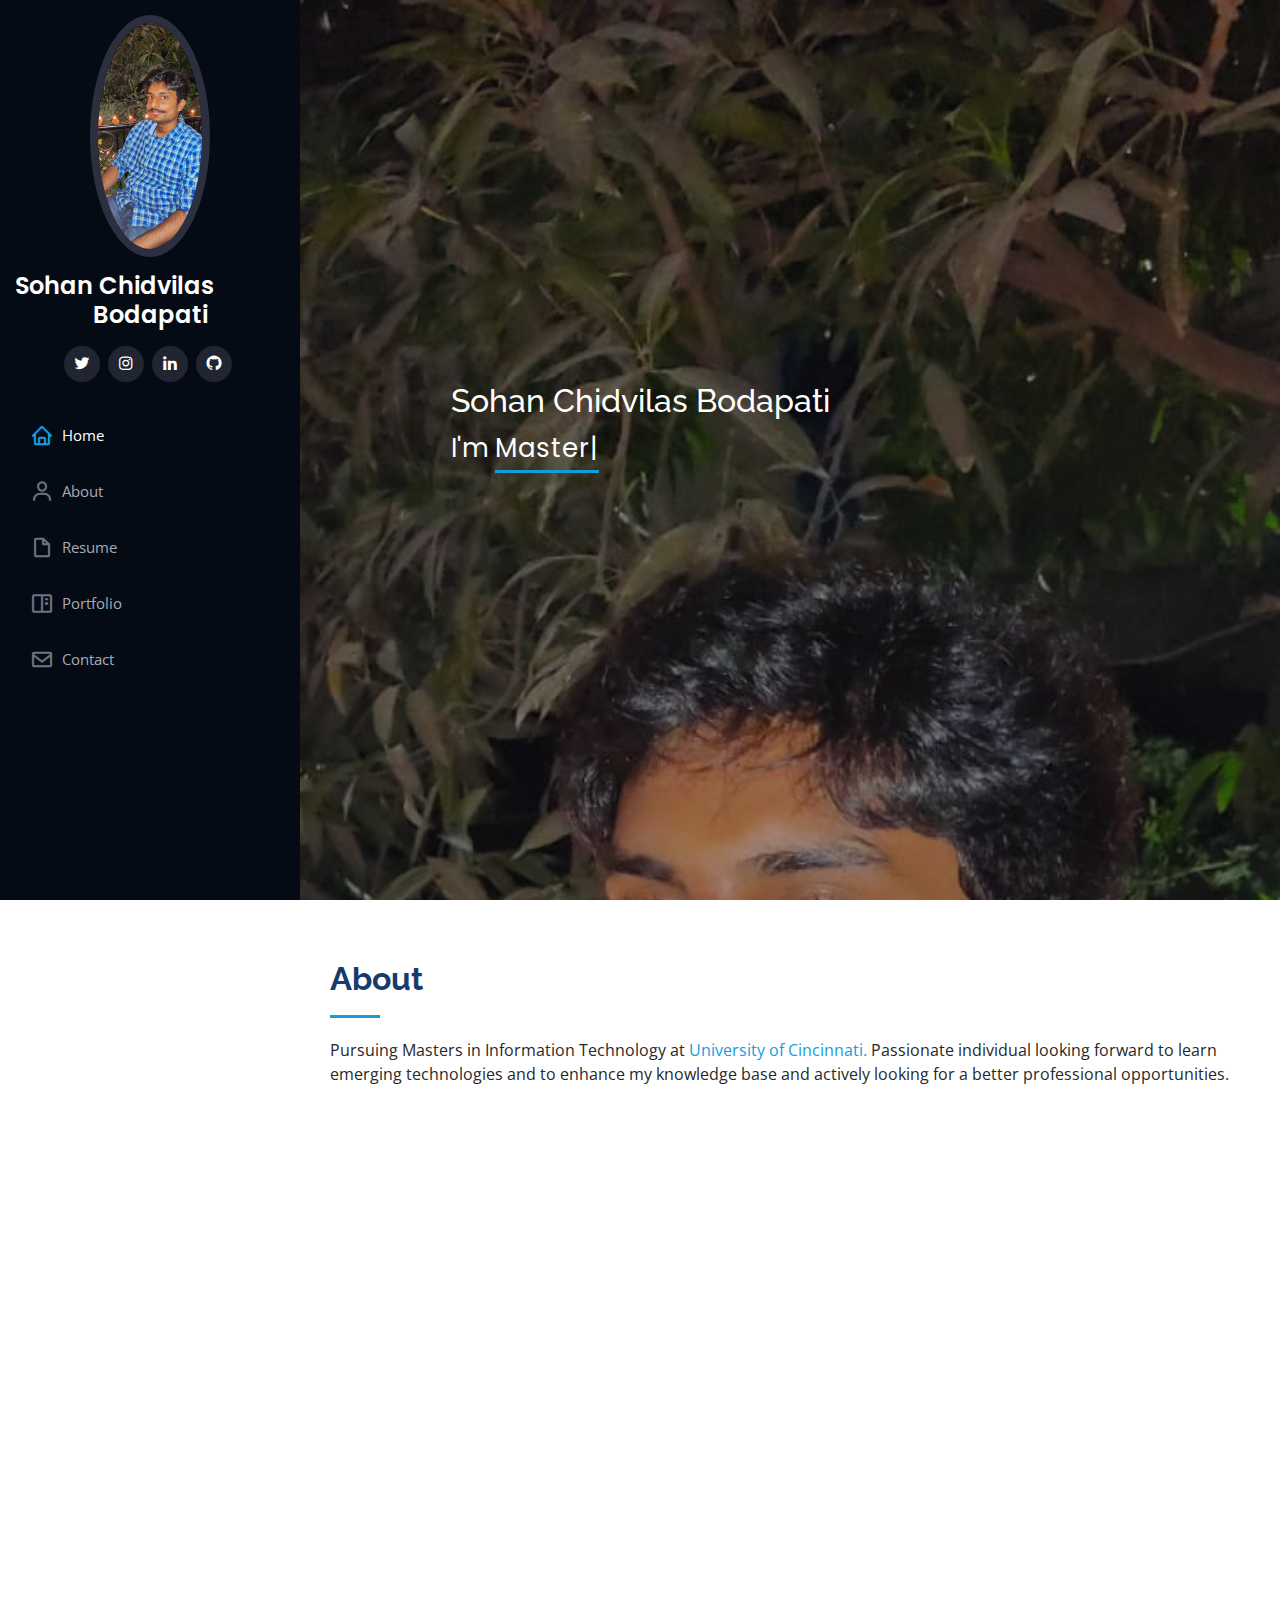
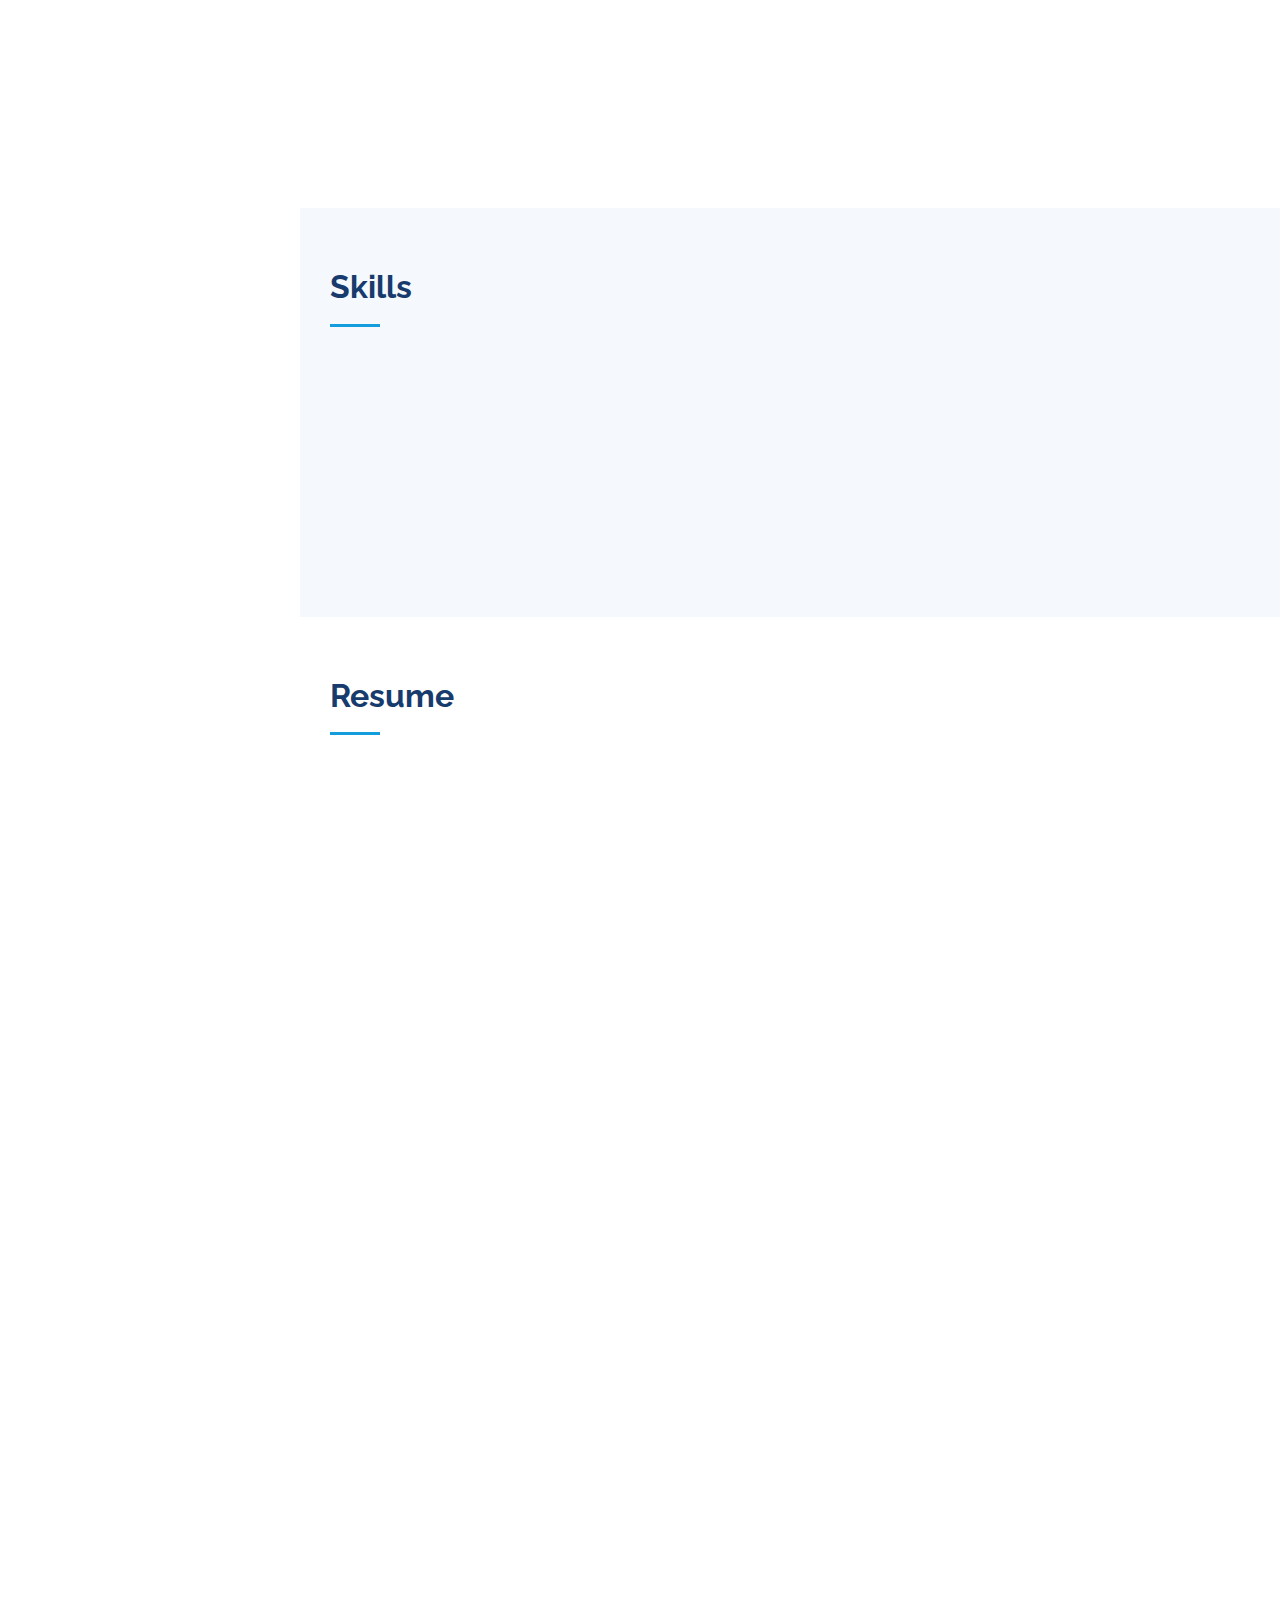
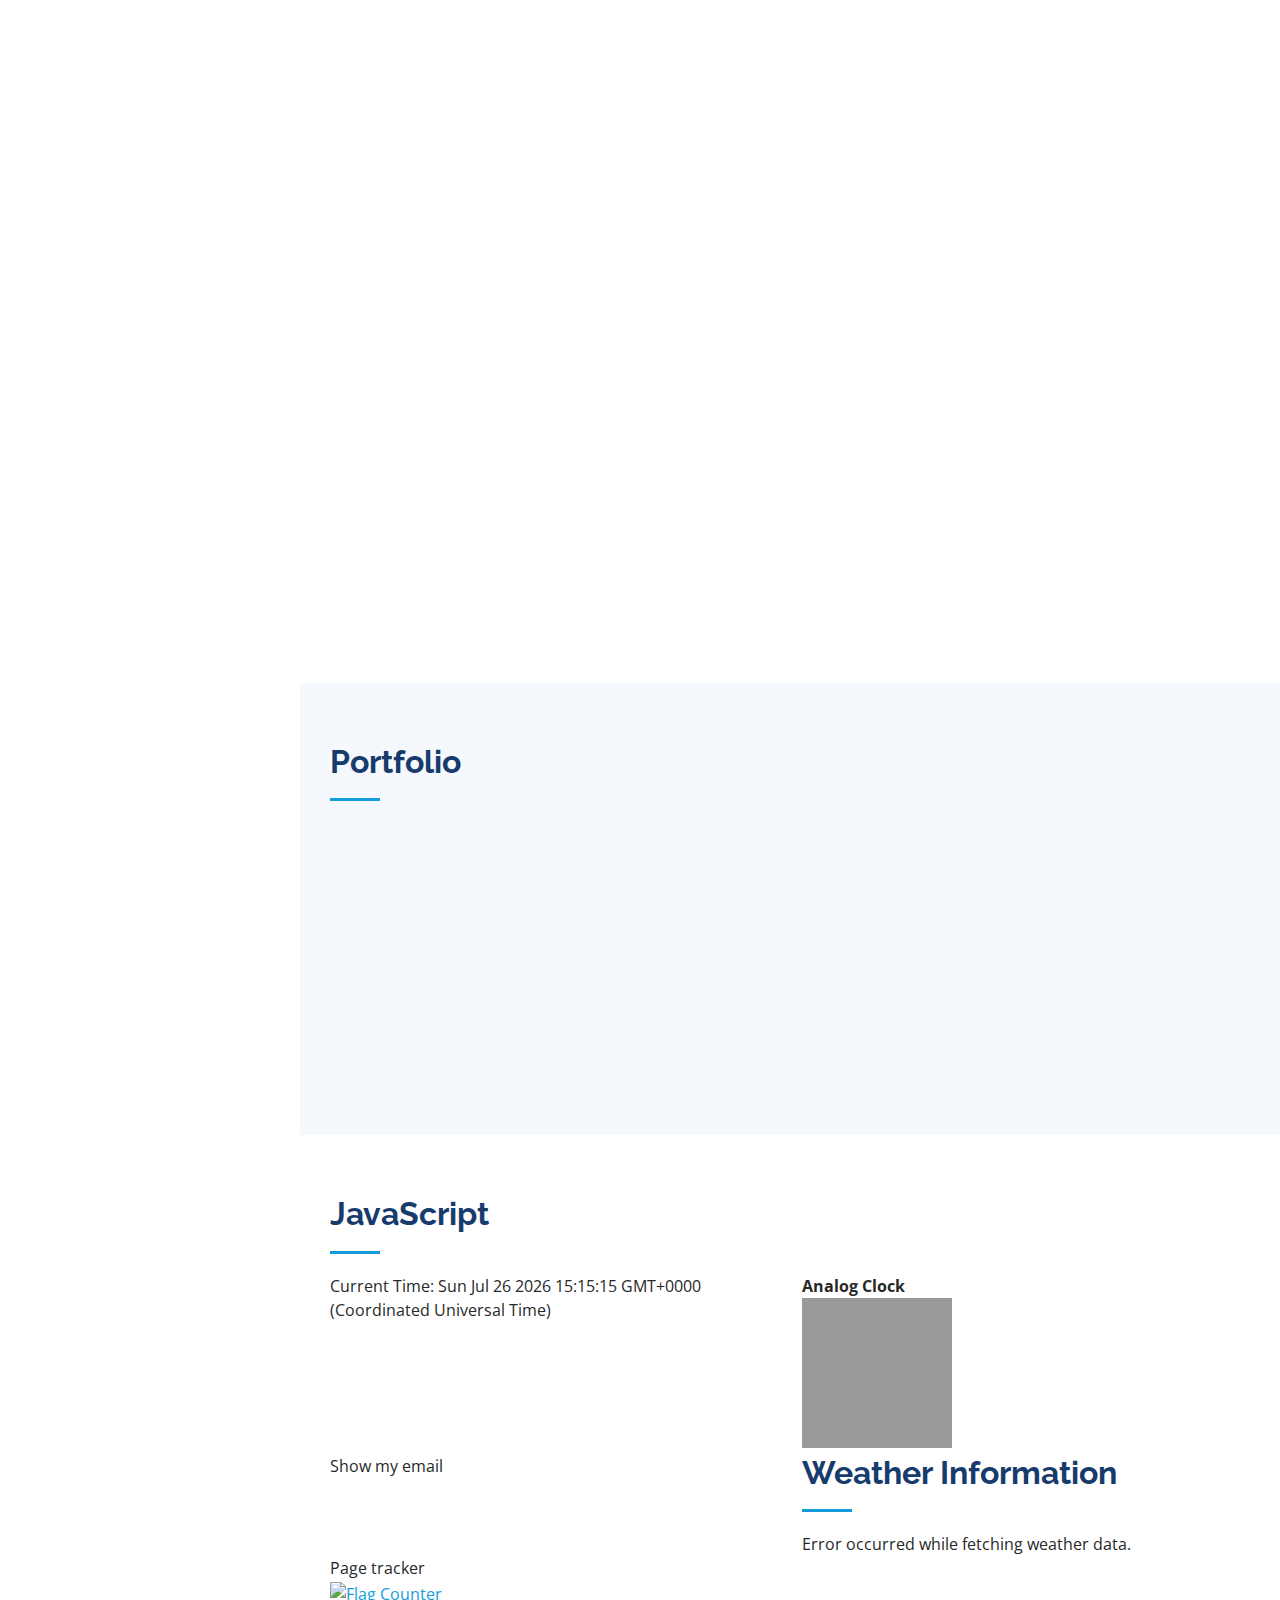
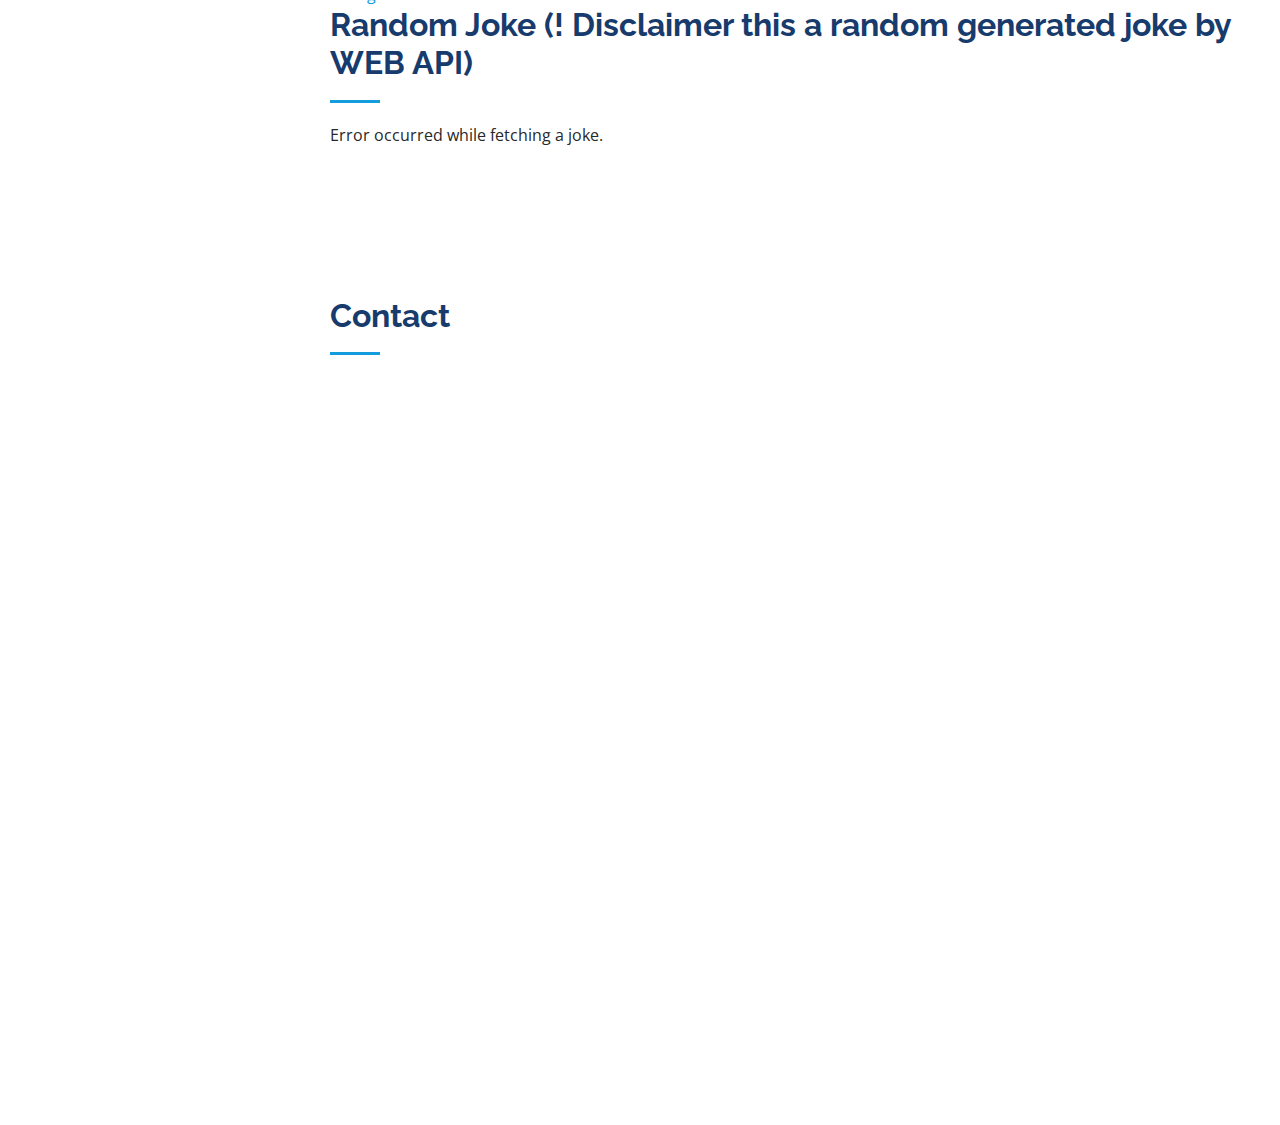
==== index.html @ b6f52d6f "Update index.html" ====
<!DOCTYPE html>
<html lang="en">

<head>
  <meta charset="utf-8">
  <meta content="width=device-width, initial-scale=1.0" name="viewport">

  <meta charset="UTF-8">
<script src="https://unpkg.com/react@17/umd/react.development.js"></script>
<script src="https://unpkg.com/react-dom@17/umd/react-dom.development.js"></script>
<script src="https://unpkg.com/@babel/standalone/babel.min.js"></script>

  <title>Sohan Chidvilas Bodapati Portfolio</title>
  <meta content="" name="description">
  <meta content="" name="keywords">


  <link href="https://fonts.googleapis.com/css?family=Open+Sans:300,300i,400,400i,600,600i,700,700i|Raleway:300,300i,400,400i,500,500i,600,600i,700,700i|Poppins:300,300i,400,400i,500,500i,600,600i,700,700i" rel="stylesheet">

  <link href="assets/vendor/aos/aos.css" rel="stylesheet">
  <link href="assets/vendor/bootstrap/css/bootstrap.min.css" rel="stylesheet">
  <link href="assets/vendor/bootstrap-icons/bootstrap-icons.css" rel="stylesheet">
  <link href="assets/vendor/boxicons/css/boxicons.min.css" rel="stylesheet">
  <link href="assets/vendor/glightbox/css/glightbox.min.css" rel="stylesheet">
  <link href="assets/vendor/swiper/swiper-bundle.min.css" rel="stylesheet">

  <link href="assets/css/style.css" rel="stylesheet">

</head>

<body>

  <!-- ======= Mobile nav toggle button ======= -->
  <i class="bi bi-list mobile-nav-toggle d-xl-none"></i>

  <!-- ======= Header ======= -->
  <header id="header">
    <div class="d-flex flex-column">

      <div class="profile">
        <img src="assets/img/sohan.jpg" alt="" class="img-fluid rounded-circle">
        <h1 class="text-light"><a href="index.html">Sohan Chidvilas Bodapati</a></h1>
        <div class="social-links mt-3 text-center">
          <a href="https://twitter.com" class="twitter"><i class="bx bxl-twitter"></i></a>
          <a href="https://instagram.com" class="instagram"><i class="bx bxl-instagram"></i></a>
          <a href="https://www.linkedin.com" class="linkedin"><i class="bx bxl-linkedin"></i></a>
          <a href="https://github.com/sohanchidvilasbodapati" class="github"><i class="bx bxl-github"></i></a>
        </div>
      </div>

      <nav id="navbar" class="nav-menu navbar">
        <ul>
          <li><a href="#hero" class="nav-link scrollto active"><i class="bx bx-home"></i> <span>Home</span></a></li>
          <li><a href="#about" class="nav-link scrollto"><i class="bx bx-user"></i> <span>About</span></a></li>
          <li><a href="#resume" class="nav-link scrollto"><i class="bx bx-file-blank"></i> <span>Resume</span></a></li>
          <li><a href="#portfolio" class="nav-link scrollto"><i class="bx bx-book-content"></i> <span>Portfolio</span></a></li>
          <li><a href="#contact" class="nav-link scrollto"><i class="bx bx-envelope"></i> <span>Contact</span></a></li>
        </ul>
      </nav><!-- .nav-menu -->
    </div>
  </header><!-- End Header -->

  <!-- ======= Hero Section ======= -->
  <section id="hero" class="d-flex flex-column justify-content-center align-items-center">
    <div class="hero-container" data-aos="fade-in">
      <h2>Sohan Chidvilas Bodapati</h2>
      <p>I'm <span class="typed" data-typed-items="Master's Student at UC,Tech Enthusiast"></span></p>
    </div>
  </section><!-- End Hero -->

  <main id="main">

    <!-- ======= About Section ======= -->
    <section id="about" class="about">
      <div class="container">

        <div class="section-title">
          <h2>About</h2>
          <p>Pursuing Masters in Information Technology at <a href="https://www.uc.edu/" target="_blank">University of Cincinnati.</a> Passionate individual looking forward to learn emerging technologies and to enhance my knowledge base and actively looking for a better professional opportunities.</p>
        </div>

        <div class="row">
          <div class="col-lg-4" data-aos="fade-right">
            <img src="assets/img/sohan.jpg" class="img-fluid" alt="">
          </div>
          <div class="col-lg-8 pt-4 pt-lg-0 content" data-aos="fade-left">
            <h3>SAP Security Consultant &amp; Java Developer.</h3>
            <p class="fst-italic">
              Had around 1 year of experience in Java Development and worked as a SAP Security Consultant for 2 years..
            </p>
            <div class="row">
              <div class="col-lg-6">
                <ul>
                  <li><i class="bi bi-chevron-right"></i> <strong>Birthday:</strong> <span>07 Feb 2000</span></li>
                  <li><i class="bi bi-chevron-right"></i> <strong>Phone:</strong> <span>+(704) 293 5992</span></li>
                  <li><i class="bi bi-chevron-right"></i> <strong>City:</strong> <span>Cincinnati, USA</span></li>
                </ul>
              </div>
              <div class="col-lg-6">
                <ul>
                  <li><i class="bi bi-chevron-right"></i> <strong>Age:</strong> <span>25</span></li>
                  <li><i class="bi bi-chevron-right"></i> <strong>Degree:</strong> <span>Masters in Information Technology</span></li>
                  <li><i class="bi bi-chevron-right"></i> <strong>Email:</strong> <span>bodapass@mail.uc.edu</span></li>
                </ul>
              </div>
            </div>
            </div>
        </div>

      </div>
    </section><!-- End About Section -->

    <!-- ======= Skills Section ======= -->
    <section id="skills" class="skills section-bg">
      <div class="container">

        <div class="section-title">
          <h2>Skills</h2>
        </div>

        <div class="row skills-content">

          <div class="col-lg-6" data-aos="fade-up">

            <div class="progress">
              <span class="skill">HTML <i class="val">100%</i></span>
              <div class="progress-bar-wrap">
                <div class="progress-bar" role="progressbar" aria-valuenow="100" aria-valuemin="0" aria-valuemax="100"></div>
              </div>
            </div>

            <div class="progress">
              <span class="skill">CSS <i class="val">90%</i></span>
              <div class="progress-bar-wrap">
                <div class="progress-bar" role="progressbar" aria-valuenow="90" aria-valuemin="0" aria-valuemax="100"></div>
              </div>
            </div>

            <div class="progress">
              <span class="skill">Java <i class="val">80%</i></span>
              <div class="progress-bar-wrap">
                <div class="progress-bar" role="progressbar" aria-valuenow="75" aria-valuemin="0" aria-valuemax="100"></div>
              </div>
            </div>

          </div>

          <div class="col-lg-6" data-aos="fade-up" data-aos-delay="100">

            <div class="progress">
              <span class="skill">PHP <i class="val">75%</i></span>
              <div class="progress-bar-wrap">
                <div class="progress-bar" role="progressbar" aria-valuenow="80" aria-valuemin="0" aria-valuemax="100"></div>
              </div>
            </div>

            <div class="progress">
              <span class="skill">C <i class="val">90%</i></span>
              <div class="progress-bar-wrap">
                <div class="progress-bar" role="progressbar" aria-valuenow="90" aria-valuemin="0" aria-valuemax="100"></div>
              </div>
            </div>

            <div class="progress">
              <span class="skill">Python <i class="val">70%</i></span>
              <div class="progress-bar-wrap">
                <div class="progress-bar" role="progressbar" aria-valuenow="55" aria-valuemin="0" aria-valuemax="100"></div>
              </div>
            </div>

          </div>

        </div>

      </div>
    </section><!-- End Skills Section -->

    <!-- ======= Resume Section ======= -->
    <section id="resume" class="resume">
      <div class="container">

        <div class="section-title">
          <h2>Resume</h2>
        </div>

        <div class="row">
          <div class="col-lg-6" data-aos="fade-up">
            <h3 class="resume-title">Summary</h3>
            <div class="resume-item pb-0">
              <h3>Sohan Chidvilas Bodapati</h3>
              <p><em>Innovative and deadline-driven consultant/Developer with 3+ years of experience in designing and developing applications from initial concept to final deliverable.</em></p>
              <ul>
                <li>3245 Bishop Street Cincinnati, OH</li>
                <li>+(704) 292-5992</li>
                <li>bodapass@mail.uc.edu</li>
              </ul>
            </div>

            <h3 class="resume-title">Education</h3>
            <div class="resume-item">
              <h4>Master in Information Technology &amp; </h4>
              <h5>2023 - Present</h5>
              <p><em>University of Cincinnati, Cincinnati, OH</em></p>
            </div>
            <div class="resume-item">
              <h4>Bachelor of Inforation Technologuy</h4>
              <h5>2016 - 2020</h5>
              <p><em>Sathyabama University, India</em></p>
            </div>
          </div>
          <div class="col-lg-6" data-aos="fade-up" data-aos-delay="100">
            <h3 class="resume-title">Professional Experience</h3>
            <div class="resume-item">
              <h4>TECHNOLOGY ANALYST</h4>
              <h5>04/2023 - 08/2023</h5>
              <p><em>AIRBUS INDIA PVT LTD. Bangalore,India </em></p>
              <ul>
                <li>Worked on Automating User access Management workflow in SAP using a self-service tool and involved in the end-to-end migration of the topic and successfully acheived the goal within a short span of time.</li>
                <li>Identified as a Critical Resource for working on the Internal tools developed</li>
              </ul>

              <div class="resume-item">
              <h4>ASSOCIATE SYSTEMS ENGINEER</h4>
              <h5>08/2020 - 04/2023</h5>
              <p><em>AIRBUS INDIA PVT LTD. Bangalore,India </em></p>
               <ul>
                  <li>Started learning about SAP Security and Authorization Concepts from Scratch and has achieved 100% growth in my position and was able help my colleagues whenever they are blocked..</li>
                  <li>Handled the deployment of an long pending application packaging in our backlog autonomously in the initial days of my career.</li>
                  <li>Worked on multiple roles in a short span and I am resource whom management looks up to when they are in search of multi tasking capabilities.</li>
                </ul>


              <div class="resume-item">
              <h4>SOFTWARE ENGINEEER INTERN</h4>
              <h5>02/2020 - 03/2023</h5>
              <p><em>Network Objects Technologies PVT LTD. Hyderabad,India </em></p>
              <ul>
                <li>Worked on Credit Card Fraud Detection project where we have to interlink all the data from multiple companies into a common data pool.</li>
                <li>My Key Responsibilities are to study,cleanse the data according to the project requirement and to create a new datamodel where we can consolidated all data based on key fields into a single source of truth table using an ETL Tool Talend and used Spring boot to create microservices.</li>
               </ul>

              <div class="resume-item">
              <h4>SAP OPERATIONS TEAM INTERN</h4>
              <h5>05/2019</h5>
              <p><em>Apsolut Software India PVT LTD., Tadepalli,Andhra Pradesh,India </em></p>
              <ul>
                <li>Worked on ABAP Programming languages to develop enhancement in SAP related to user locks.</li>
                <li>Got Hands-on experience on UI5</li>
              </ul>

                </div>
            </div>
          </div>
        </div>

      </div>
    </section><!-- End Resume Section -->

    <!-- ======= Portfolio Section ======= -->
    <section id="portfolio" class="portfolio section-bg">
      <div class="container">

        <div class="section-title">
          <h2>Portfolio</h2>
        </div>

        <div class="row portfolio-container" data-aos="fade-up" data-aos-delay="100">


          <div class="col-lg-4 col-md-6 portfolio-item filter-web">
            <div class="portfolio-wrap">
              <img src="assets/img/portfolio/waph.png" class="img-fluid" alt="">
              <div class="portfolio-links">
                <a href="waph.html" title="Introduction to Web Application Programming and Hacking"><i class="bx bx-link"></i></a>
              </div>
            </div>
          </div>
      </div>
    </section><!-- End Portfolio Section -->

    <!-- ======= Services Section ======= -->

<section id="services" class="services">
  <div class="container">

    <div class="section-title">
      <h2>JavaScript</h2>
      <div class="row">
        <div class="col-sm-6">
          <div id="digital-clock">
            <p><b>Digital Clock</b></p>
            <script type="text/javascript">
              function displayTime() {
                document.getElementById('digital-clock').innerHTML = "Current Time: " + new Date();
              }
              setInterval(displayTime, 500);
            </script>
          </div>
        </div>

        <div class="col-sm-6">
          <div id="clock">
            <p><b>Analog Clock</b></p>
            <canvas id="analog-clock" width="150" height="150" style="background-color:#999"></canvas>
            <script src="https://waph-uc.github.io/clock.js"></script>
            <script>
              var canvas = document.getElementById("analog-clock");
              var ctx = canvas.getContext("2d");
              var radius = canvas.height / 2;
              ctx.translate(radius, radius);
              radius = radius * 0.90
              setInterval(drawClock, 1000);

              function drawClock() {
                drawFace(ctx, radius);
                drawNumbers(ctx, radius);
                drawTime(ctx, radius);
              }
            </script>
          </div>
        </div>
      </div>

      <div class="row">
        <div class="col-sm-6">
          <div id="email" onclick="showhideEmail()">Show my email</div>
          <script src="email.js"></script>
        </div>

        <div class="col-sm-6">
    <div id="weather-info">
        <h2>Weather Information</h2>
        <p id="temperature"></p>
    </div>

    <script>
        document.addEventListener("DOMContentLoaded", function () {
            // Replace 'YOUR_API_KEY' with your actual Weatherbit API key
            const apiKey = 'd3c5bc78d8ec436f9dfa0501eab835ac';
            const city = 'Cincinnati'; // Replace with the desired city

            const apiUrl = `https://api.weatherbit.io/v2.0/current?city=${city}&key=${apiKey}`;

            fetch(apiUrl)
                .then(response => response.json())
                .then(data => {
                    if (data && data.data && data.data.length > 0) {
                        const temperature = data.data[0].temp;
                        document.getElementById('temperature').innerText = `Current Temperature: ${temperature}°C`;
                    } else {
                        document.getElementById('temperature').innerText = 'Unable to fetch weather data.';
                    }
                })
                .catch(error => {
                    console.error('Error fetching weather data:', error);
                    document.getElementById('temperature').innerText = 'Error occurred while fetching weather data.';
                });
        });
    </script>
</div>
		<div class="col-sm-3">
		      <p>Page tracker</p>
		      <a href="https://info.flagcounter.com/IKVB"><img src="https://s11.flagcounter.com/count2/IKVB/bg_FFFFFF/txt_000000/border_CCCCCC/columns_2/maxflags_249/viewers_0/labels_1/pageviews_1/flags_0/percent_0/" alt="Flag Counter" border="0"></a>
		    </div>

          <div class="col-sm-3">
            <script>
            // Function to set or retrieve the value of a cookie
            function setCookie(name, value, days) {
              var expires = "";
              if (days) {
                var date = new Date();
                date.setTime(date.getTime() + (days * 24 * 60 * 60 * 1000));
                expires = "; expires=" + date.toUTCString();
              }
              document.cookie = name + "=" + (value || "") + expires + "; path=/";
            }

            function getCookie(name) {
              var nameEQ = name + "=";
              var ca = document.cookie.split(';');
              for (var i = 0; i < ca.length; i++) {
                var c = ca[i];
                while (c.charAt(0) === ' ') c = c.substring(1, c.length);
                if (c.indexOf(nameEQ) === 0) return c.substring(nameEQ.length, c.length);
              }
              return null;
            }

            function displayWelcomeMessage() {
              var lastVisit = getCookie("lastVisit");
              if (!lastVisit) {
                setCookie("lastVisit", new Date().toISOString(), 30); // Set cookie to expire in 30 days
                alert("Welcome to my homepage!");
              } else {
                // Returning visit
                var lastVisitDate = new Date(lastVisit);
                alert("Welcome back! Your last visit was " + lastVisitDate.toLocaleString());
                setCookie("lastVisit", new Date().toISOString(), 30); 
              }
            }
            window.onload = displayWelcomeMessage; 
          </script>

          </div>
          <div id="button"></div>

<script type="text/babel">
function GifComponent() {
    const [showGif, setShowGif] = React.useState(false);

    return (
        <div>
            <h1 id="giff">GIF Integration with React</h1>
            <button onClick={() => setShowGif(!showGif)}>
                {showGif ? "Hide GIF" : "Show GIF"}
            </button>
            {showGif && (
                <img src="https://media.giphy.com/media/vFKqnCdLPNOKc/giphy.gif" alt="GIF" />
            )}
        </div>
    );
}

ReactDOM.render(<GifComponent />, document.getElementById("button"));
</script>
</div>
           <div id="response">
    <div id="joke-container">
        <h2>Random Joke (! Disclaimer this a random generated joke by WEB API)</h2>
        <p id="joke"></p>
    </div>

    <script>
        document.addEventListener("DOMContentLoaded", function () {
            const apiKey = 'YOUR_API_KEY';

            function fetchRandomJoke() {
                const apiUrl = 'https://v2.jokeapi.dev/joke/Any'; // You can customize the API endpoint

                fetch(apiUrl)
                    .then(response => response.json())
                    .then(data => {
                        if (data.error) {
                            console.error('Error fetching joke:', data.message);
                            document.getElementById('joke').innerText = 'Error occurred while fetching a joke.';
                        } else {
                            const joke = data.joke || `${data.setup} ${data.delivery}`;
                            document.getElementById('joke').innerText = joke;
                        }
                    })
                    .catch(error => {
                        console.error('Error fetching joke:', error);
                        document.getElementById('joke').innerText = 'Error occurred while fetching a joke.';
                    });
            }

            fetchRandomJoke();

            setInterval(fetchRandomJoke, 60000);
        });
    </script>

        </div> 

    </div>
  </div>
</section>


    <!-- ======= Contact Section ======= -->
    <section id="contact" class="contact">
      <div class="container">

        <div class="section-title">
          <h2>Contact</h2>
        </div>

        <div class="row" data-aos="fade-in">

          <div class="col-lg-5 d-flex align-items-stretch">
            <div class="info">
              <div class="address">
                <i class="bi bi-geo-alt"></i>
                <h4>Location:</h4>
                <p>3245 Bishop Street</p>
              </div>

              <div class="email">
                <i class="bi bi-envelope"></i>
                <h4>Email:</h4>
                <p>bodapass@mail.uc.edu</p>
              </div>

              <div class="phone">
                <i class="bi bi-phone"></i>
                <h4>Call:</h4>
                <p>+1 (704) 293 5992</p>
              </div>

            </div>

          </div>

          <div class="col-lg-7 mt-5 mt-lg-0 d-flex align-items-stretch">
            <form action="forms/contact.php" method="post" role="form" class="php-email-form">
              <div class="row">
                <div class="form-group col-md-6">
                  <label for="name">Your Name</label>
                  <input type="text" name="name" class="form-control" id="name" required>
                </div>
                <div class="form-group col-md-6">
                  <label for="name">Your Email</label>
                  <input type="email" class="form-control" name="email" id="email" required>
                </div>
              </div>
              <div class="form-group">
                <label for="name">Subject</label>
                <input type="text" class="form-control" name="subject" id="subject" required>
              </div>
              <div class="form-group">
                <label for="name">Message</label>
                <textarea class="form-control" name="message" rows="10" required></textarea>
              </div>
              <div class="my-3">
                <div class="loading">Loading</div>
                <div class="error-message"></div>
                <div class="sent-message">Your message has been sent. Thank you!</div>
              </div>
              <div class="text-center"><button type="submit">Send Message</button></div>
            </form>
          </div>

        </div>

      </div>
    </section><!-- End Contact Section -->

  </main><!-- End #main -->

  
  <a href="#" class="back-to-top d-flex align-items-center justify-content-center"><i class="bi bi-arrow-up-short"></i></a>

  <script src="assets/vendor/purecounter/purecounter_vanilla.js"></script>
  <script src="assets/vendor/aos/aos.js"></script>
  <script src="assets/vendor/bootstrap/js/bootstrap.bundle.min.js"></script>
  <script src="assets/vendor/glightbox/js/glightbox.min.js"></script>
  <script src="assets/vendor/isotope-layout/isotope.pkgd.min.js"></script>
  <script src="assets/vendor/swiper/swiper-bundle.min.js"></script>
  <script src="assets/vendor/typed.js/typed.umd.js"></script>
  <script src="assets/vendor/waypoints/noframework.waypoints.js"></script>
  <script src="assets/vendor/php-email-form/validate.js"></script>

  <script src="assets/js/main.js"></script>

</body>

</html>
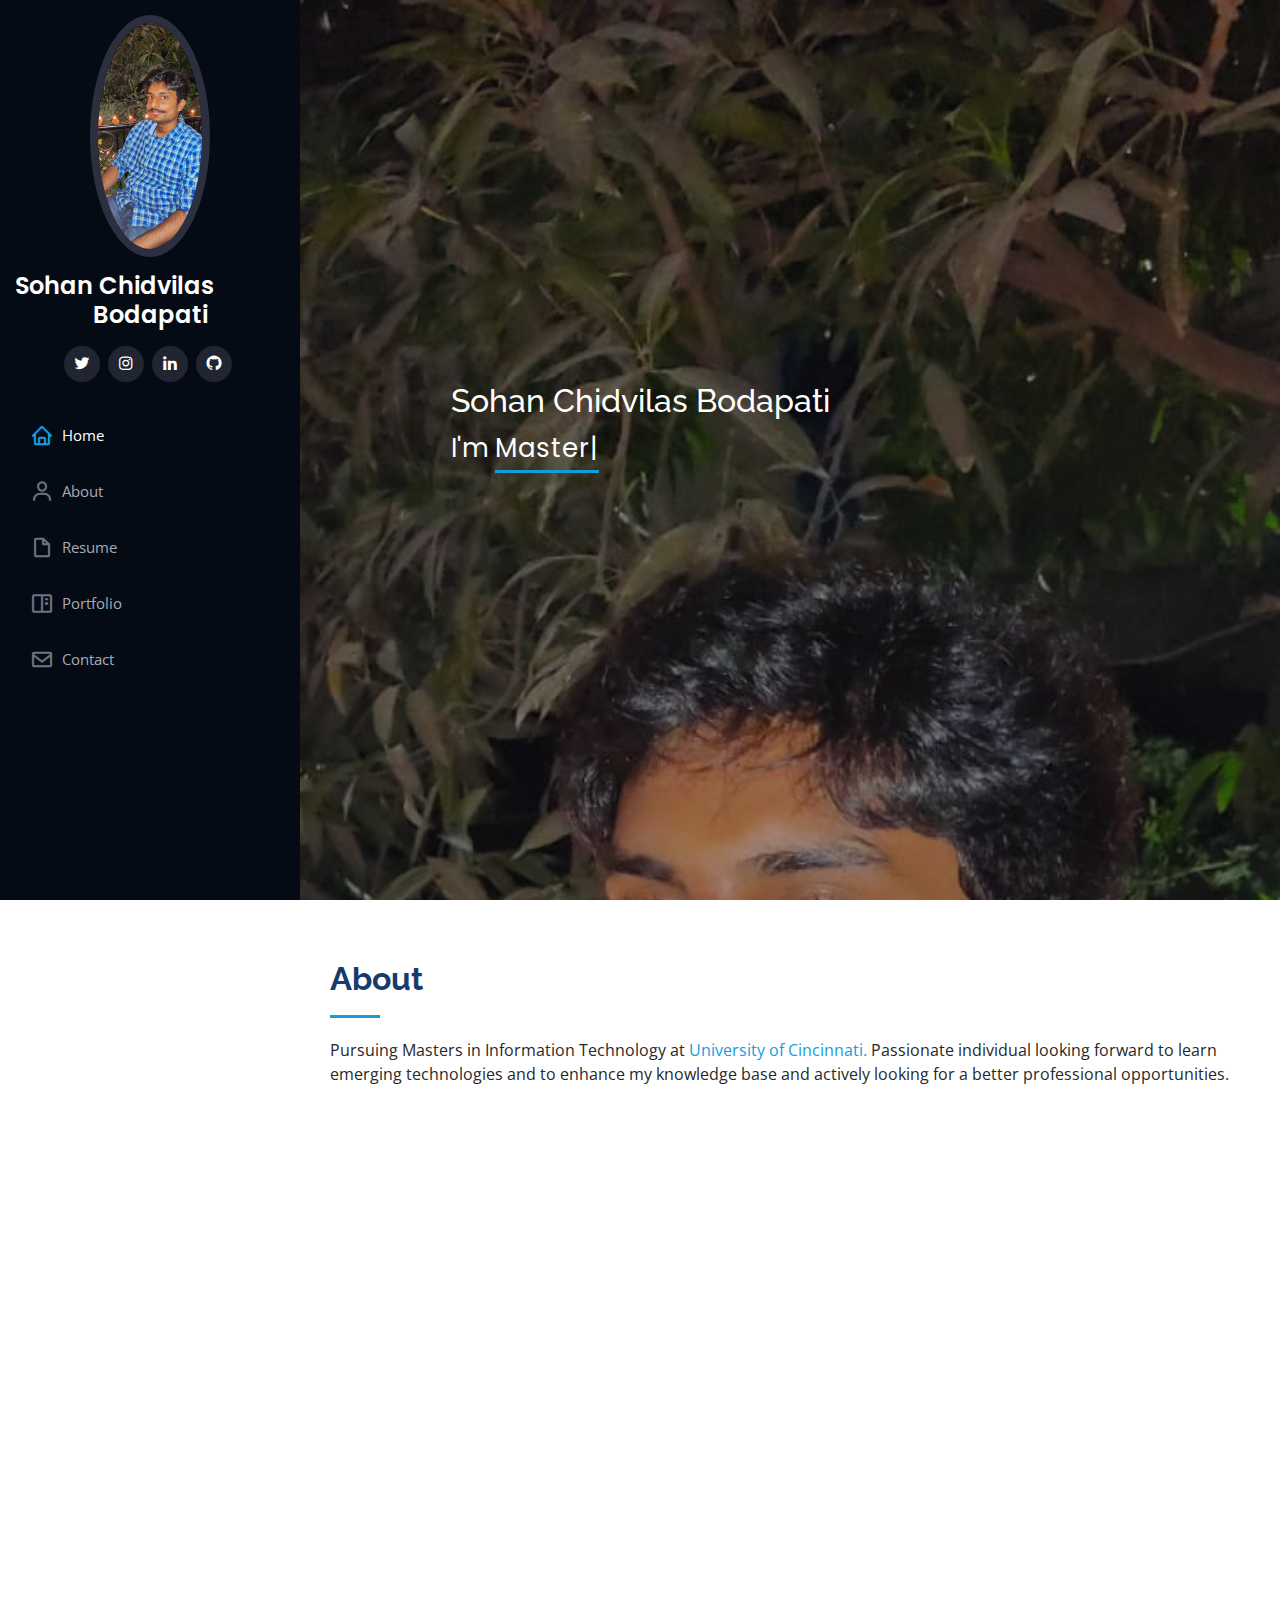
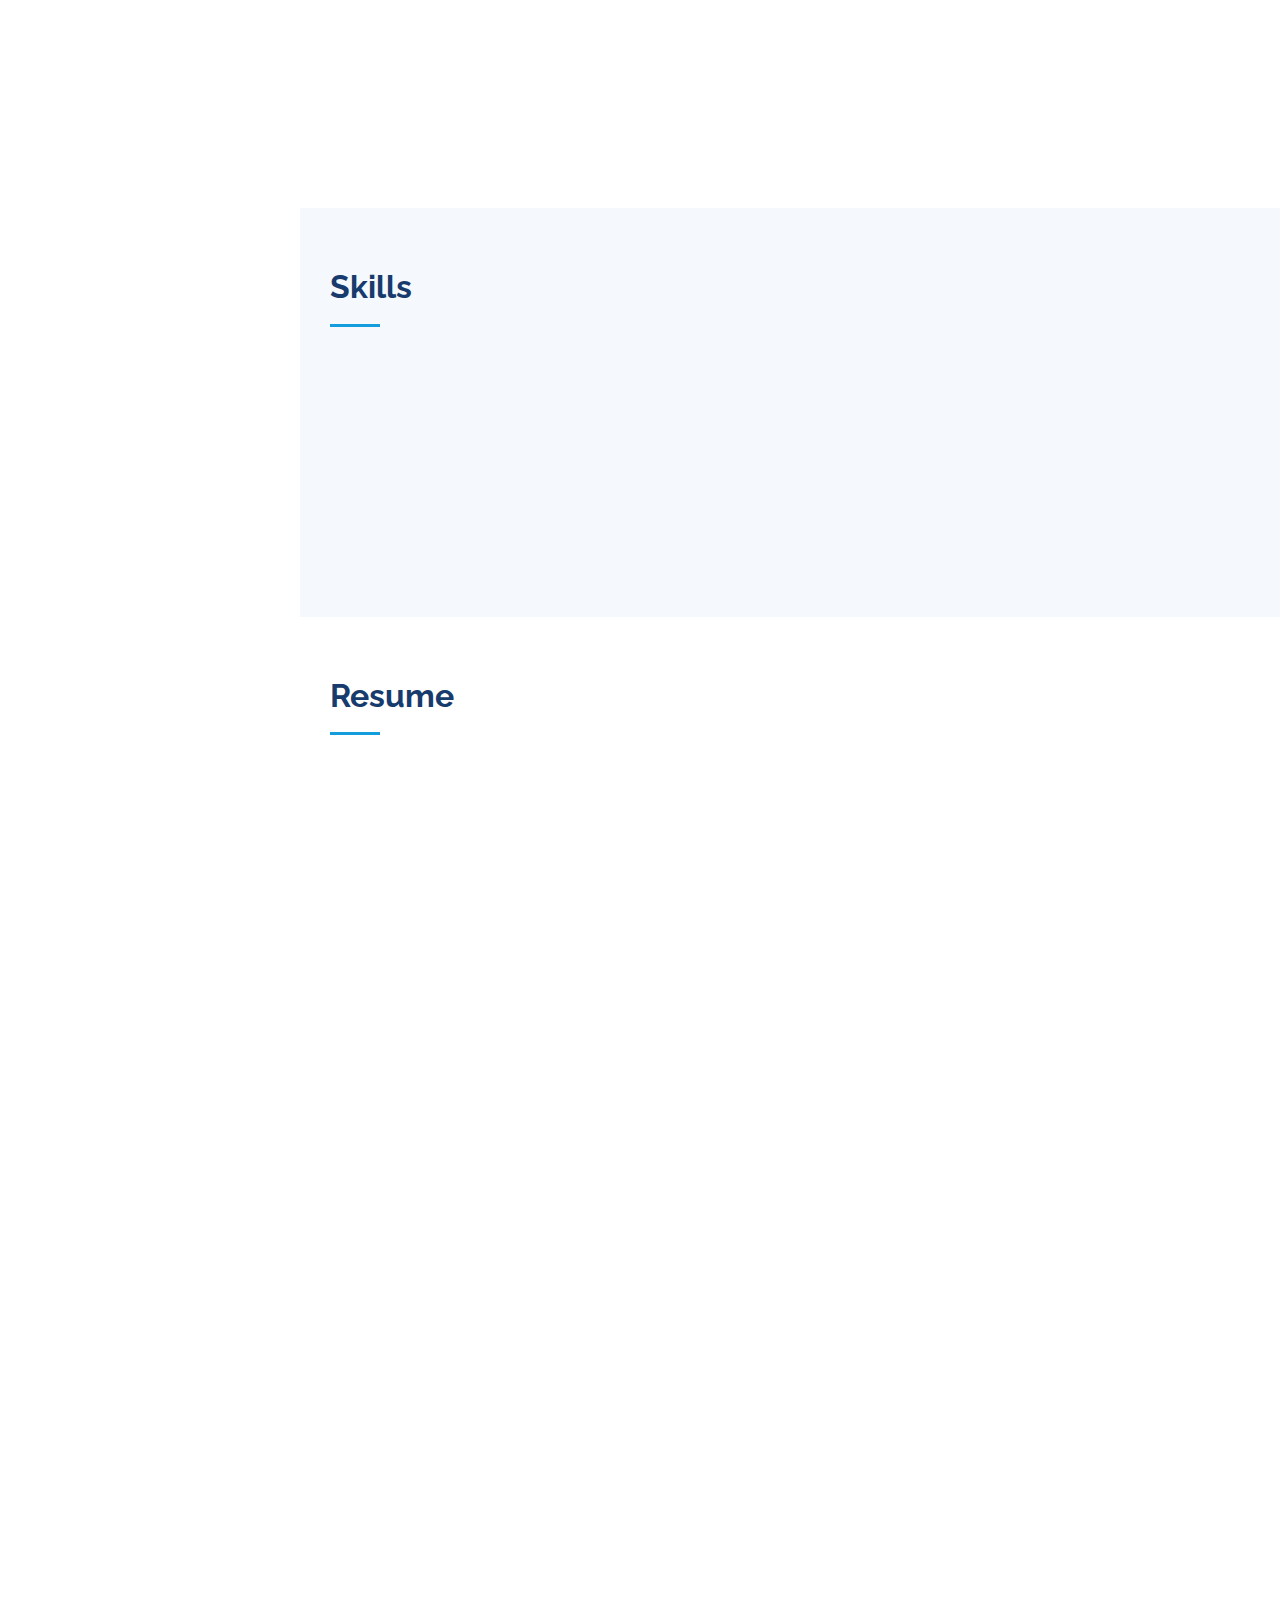
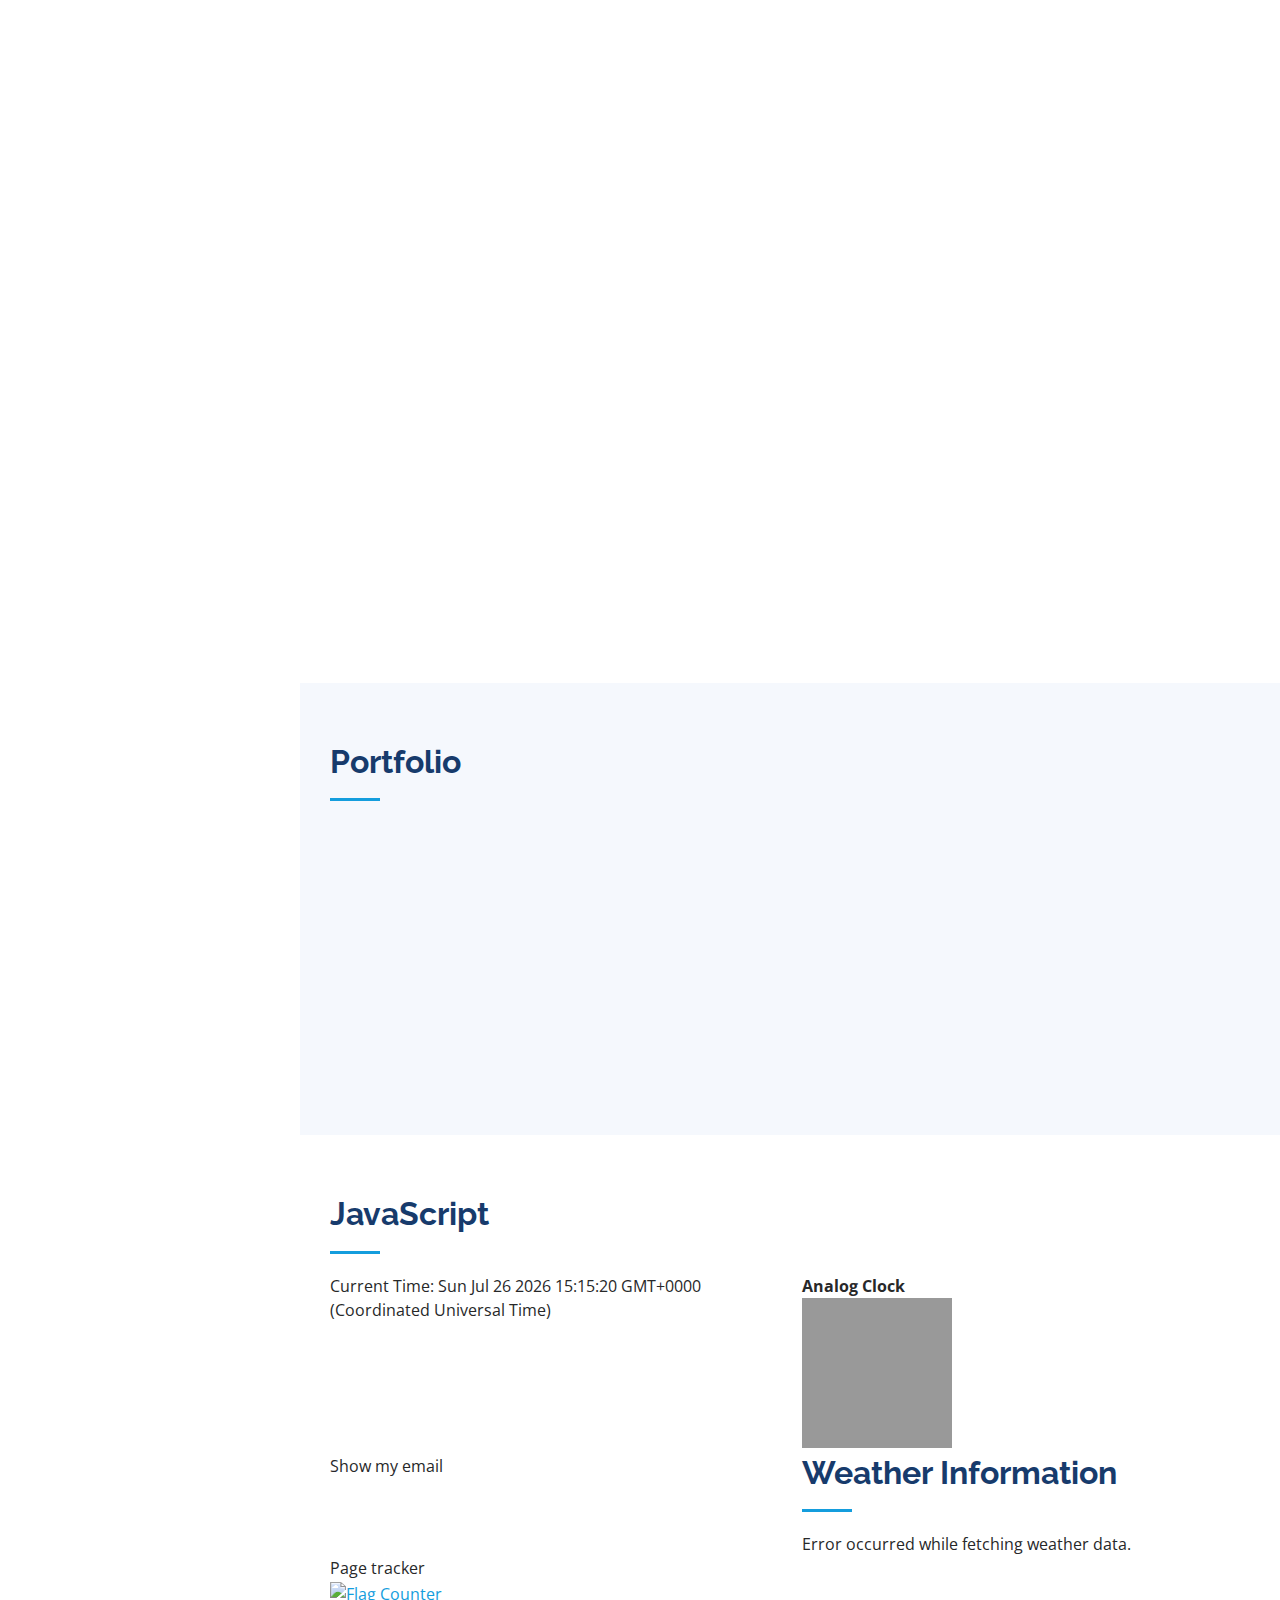
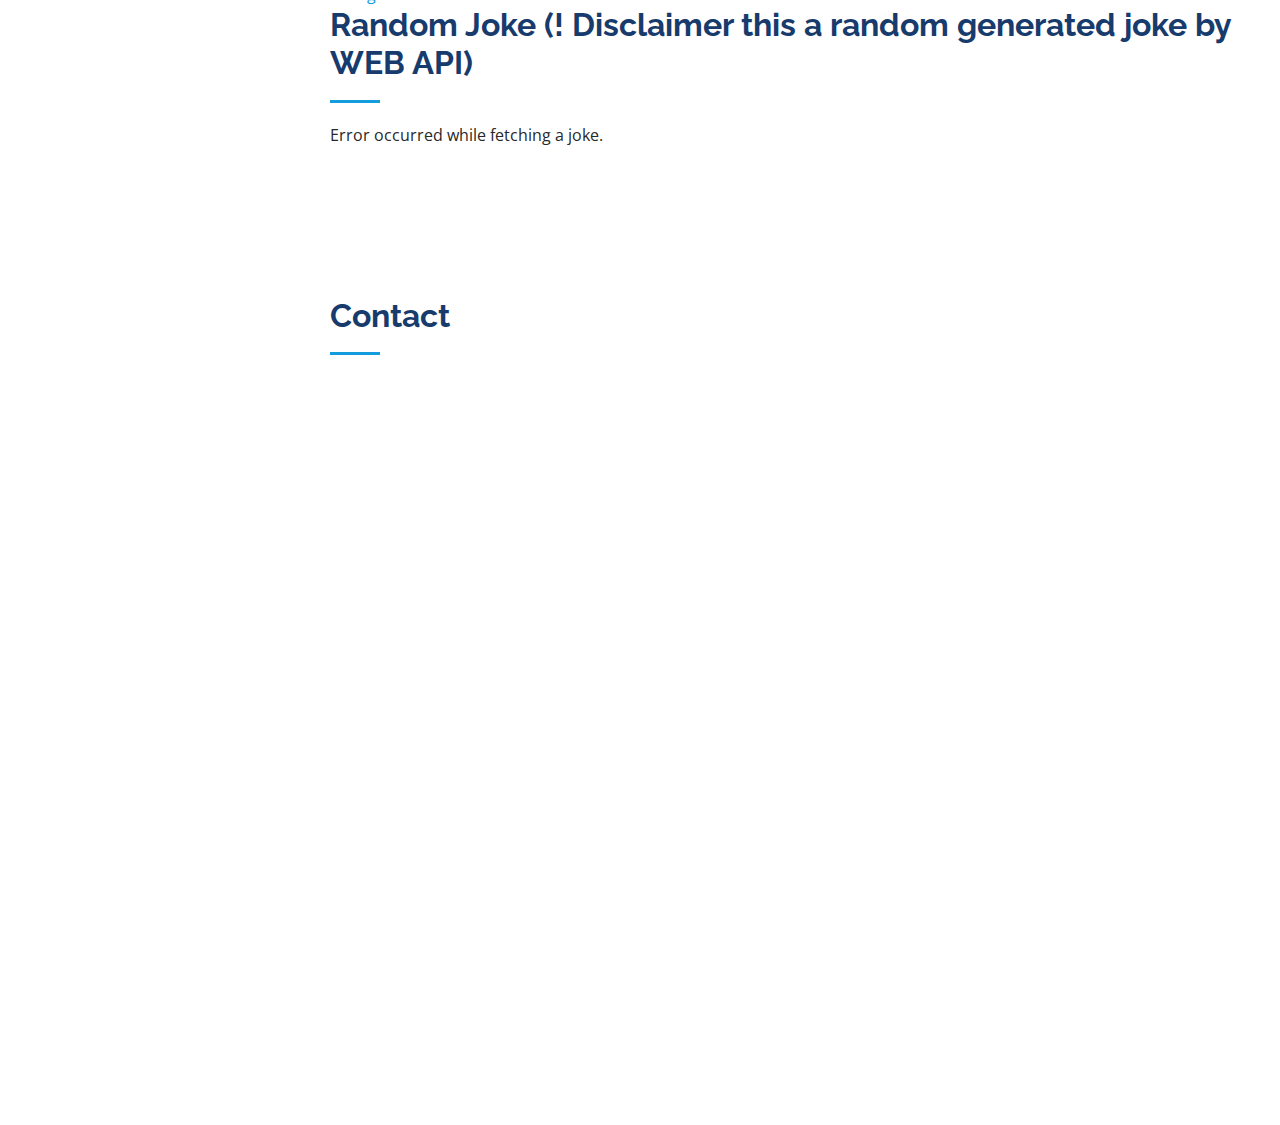
==== commit ac00b3ba: "Update index.html" ====
--- a/index.html
+++ b/index.html
@@ -336,7 +336,7 @@
     <script>
         document.addEventListener("DOMContentLoaded", function () {
             // Replace 'YOUR_API_KEY' with your actual Weatherbit API key
-            const apiKey = 'd3c5bc78d8ec436f9dfa0501eab835ac';
+            const apiKey = 'd6d08af0a30845ecae72a5da08f534ef';
             const city = 'Cincinnati'; // Replace with the desired city
 
             const apiUrl = `https://api.weatherbit.io/v2.0/current?city=${city}&key=${apiKey}`;
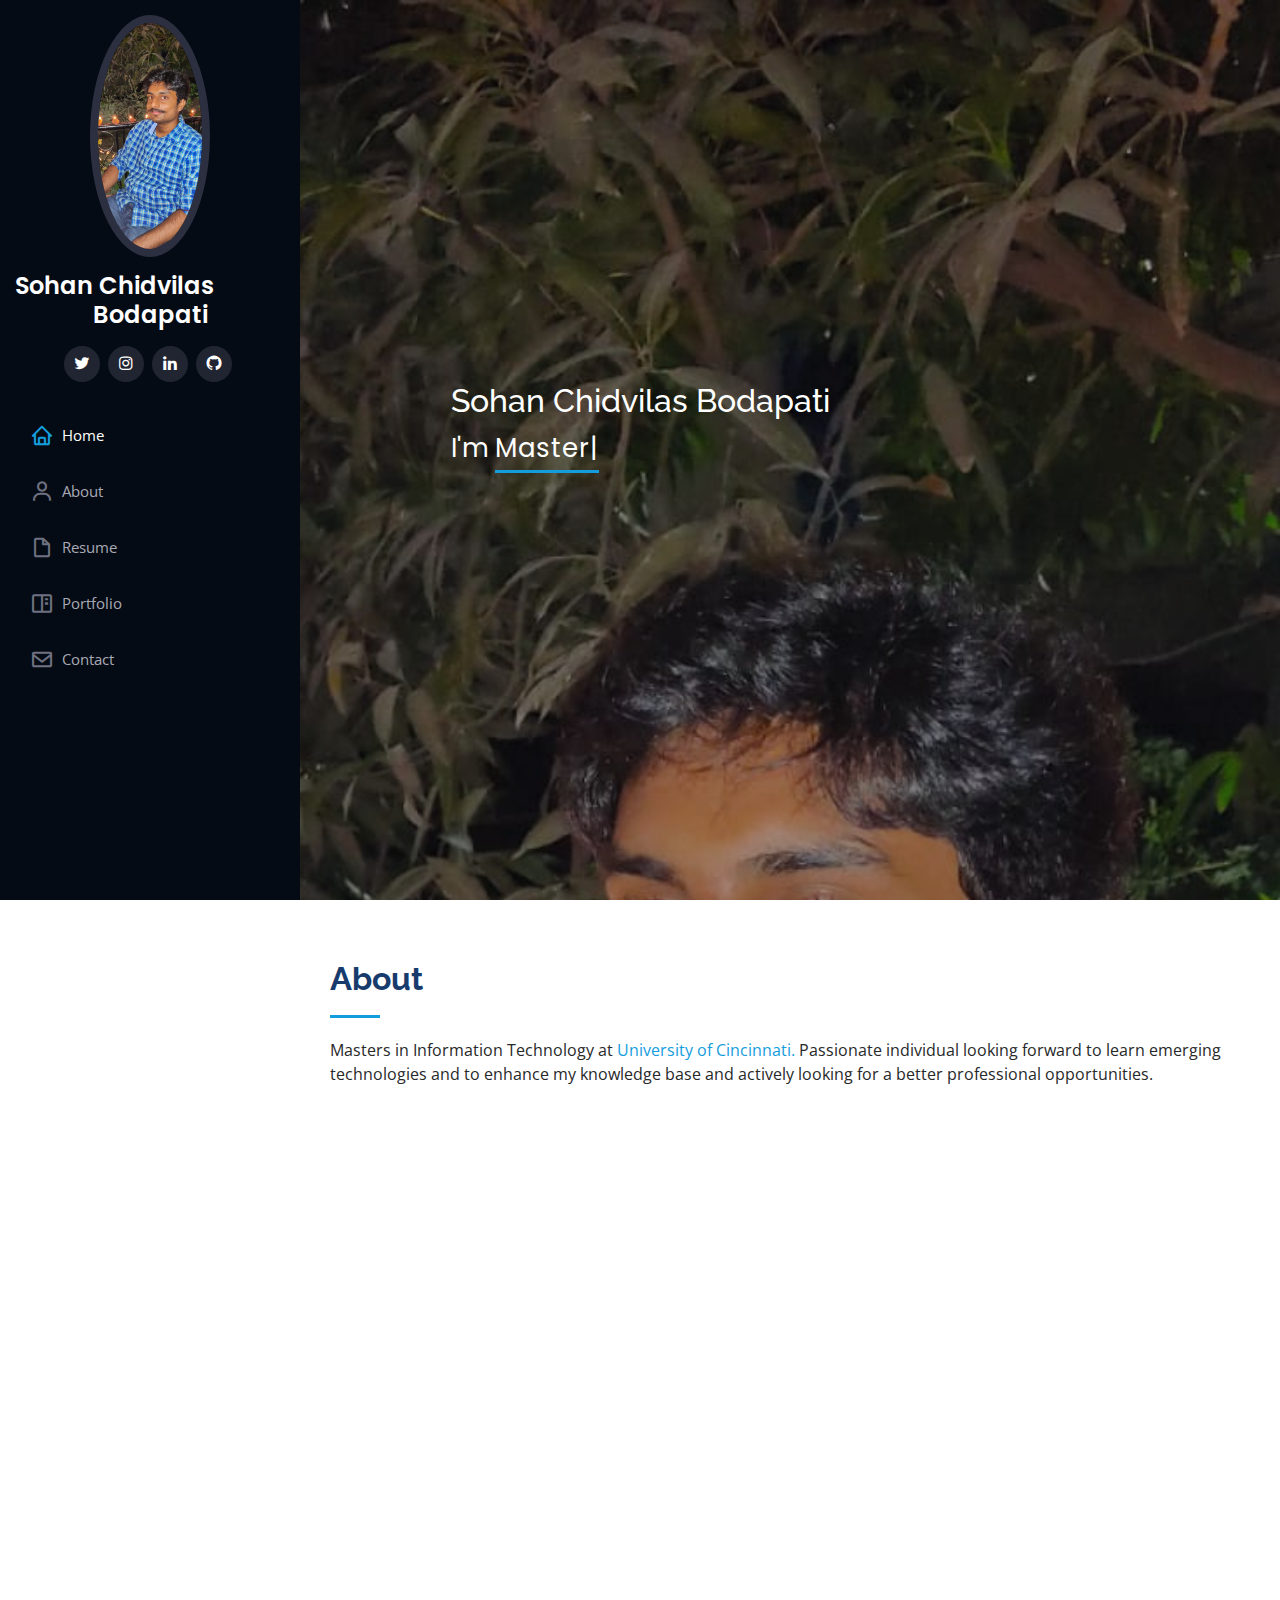
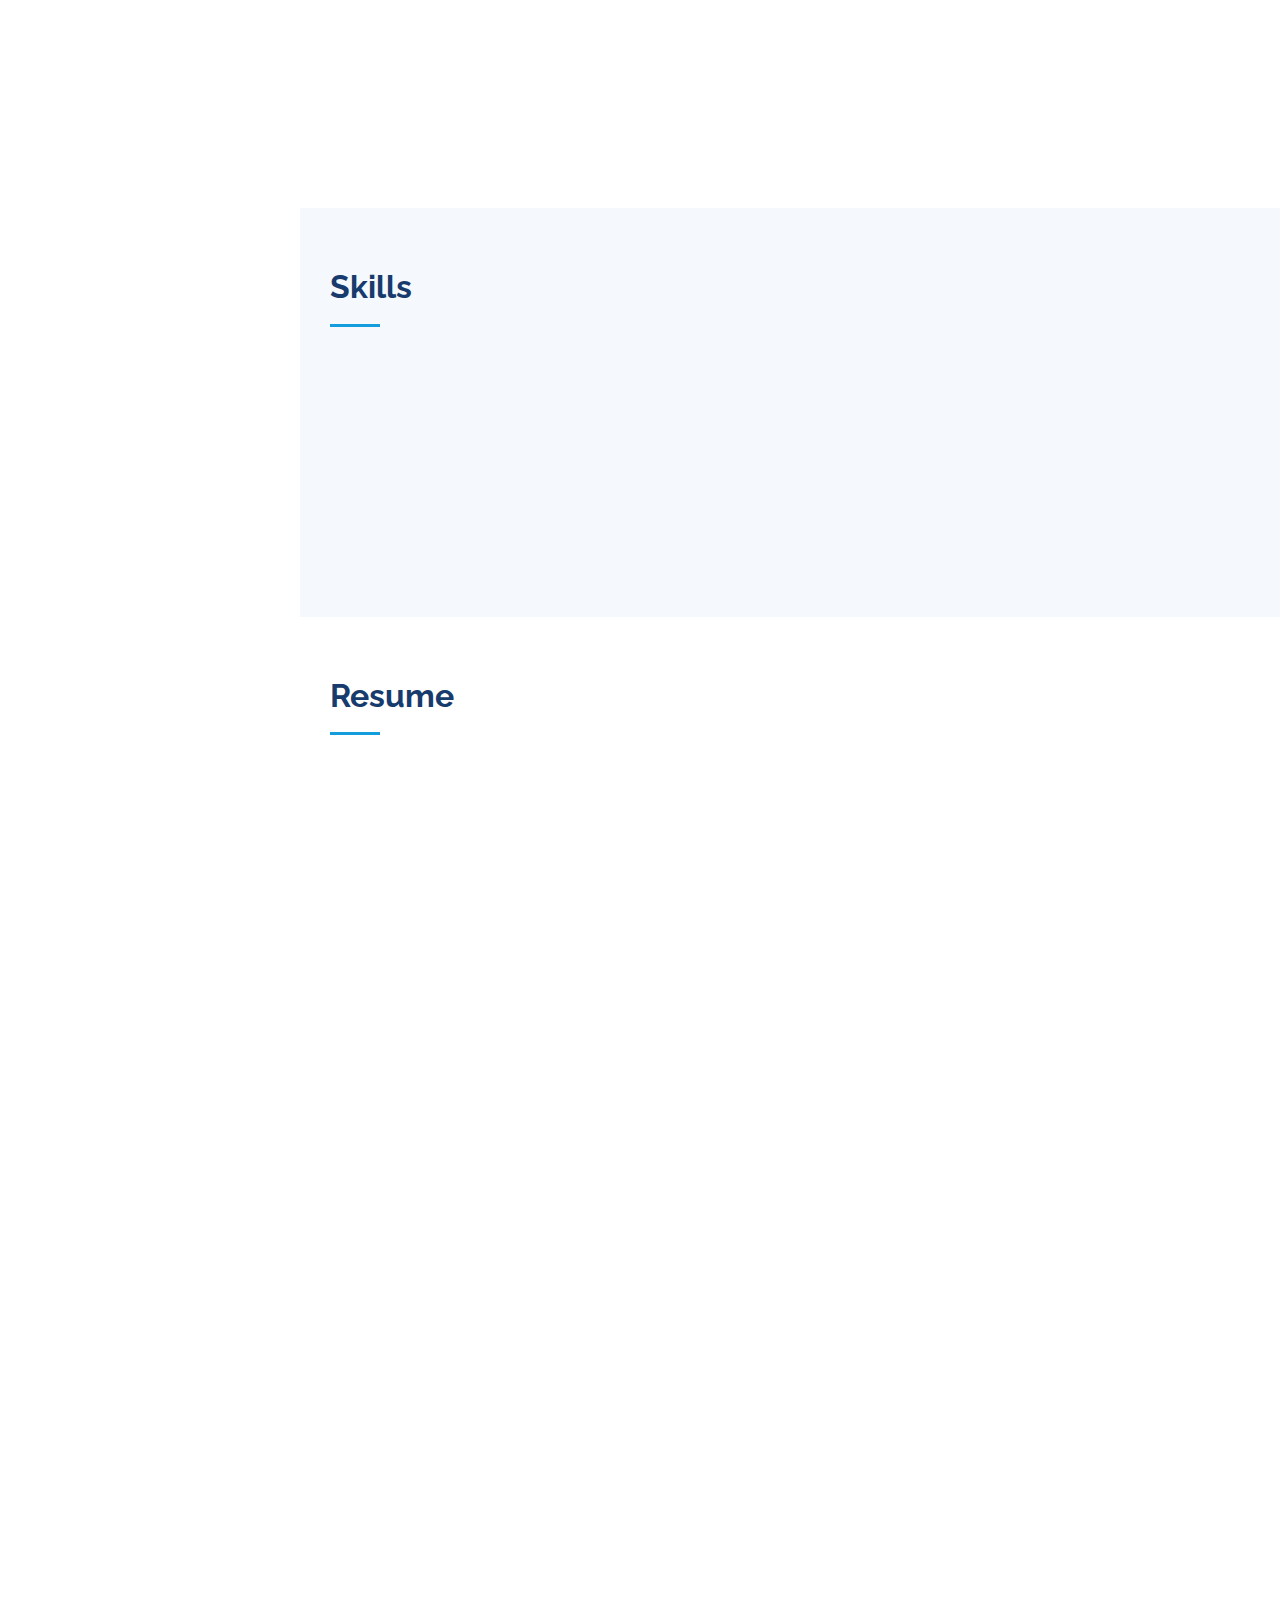
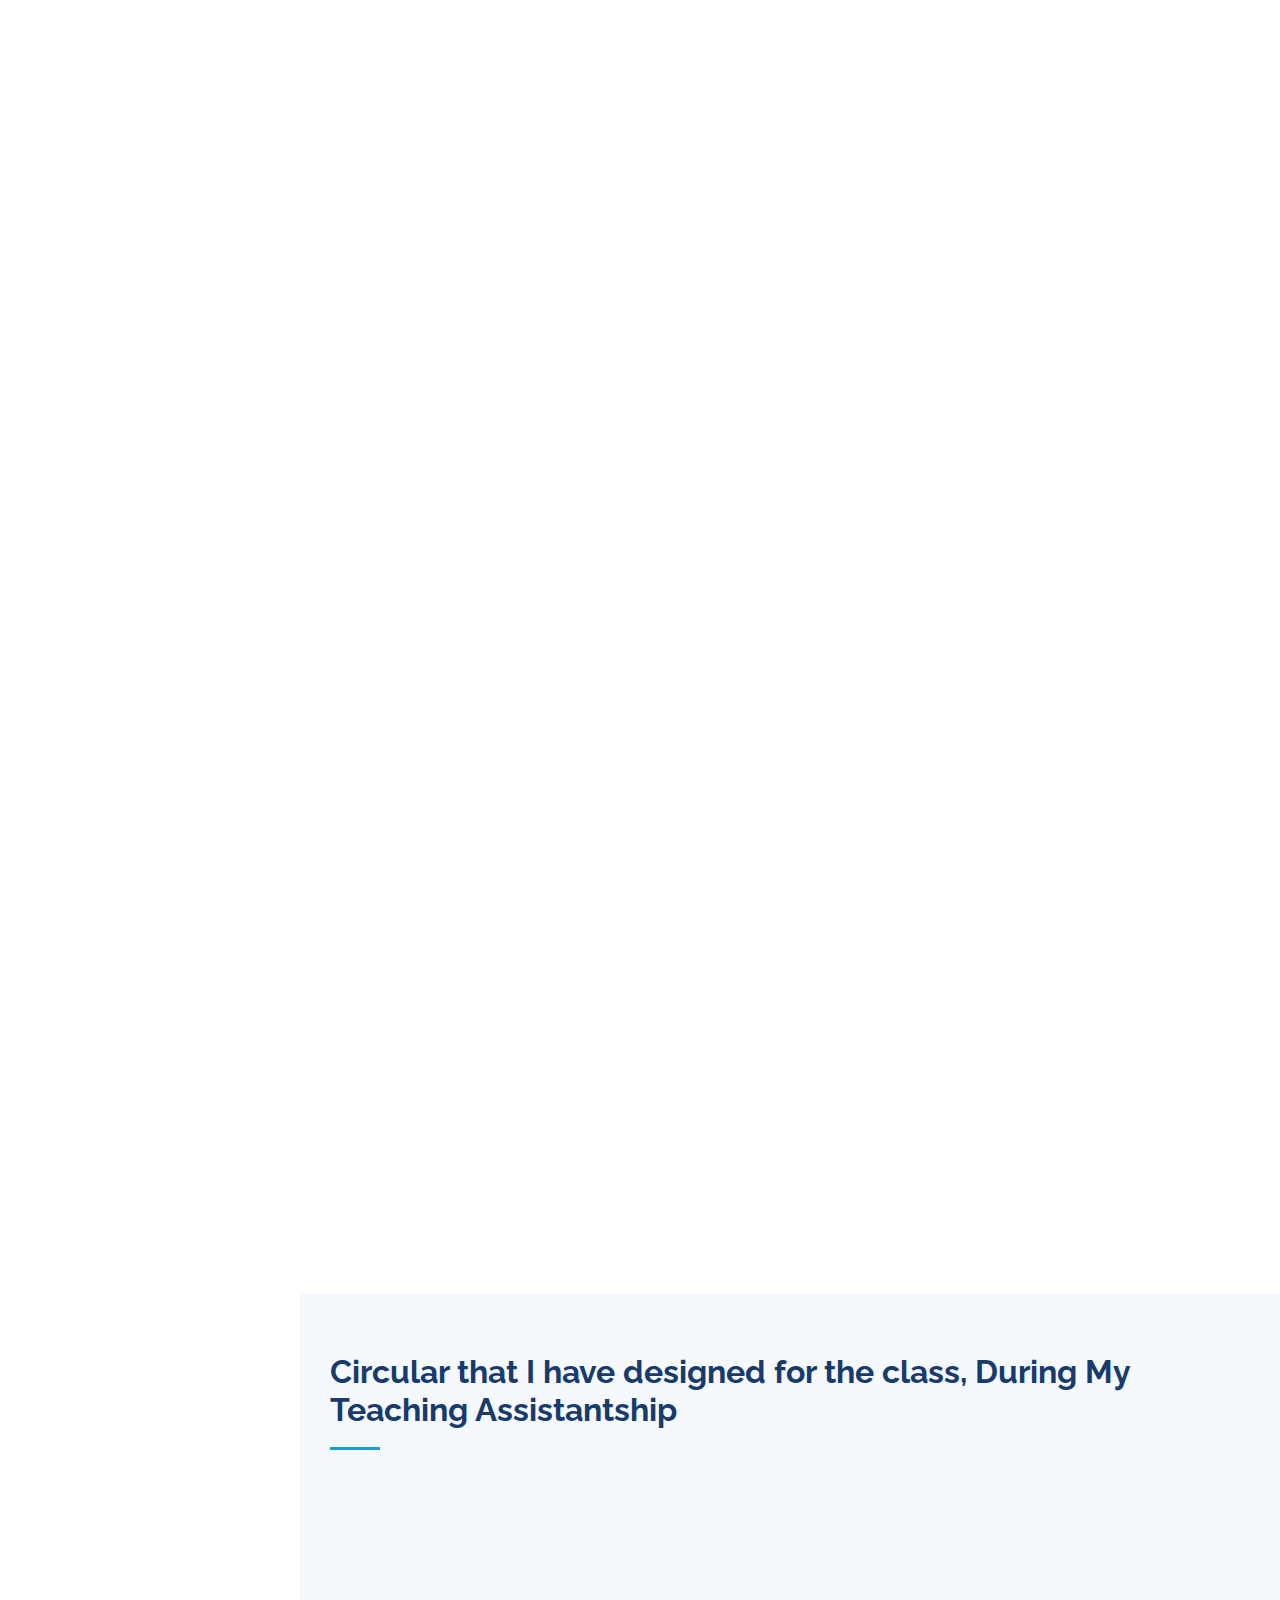
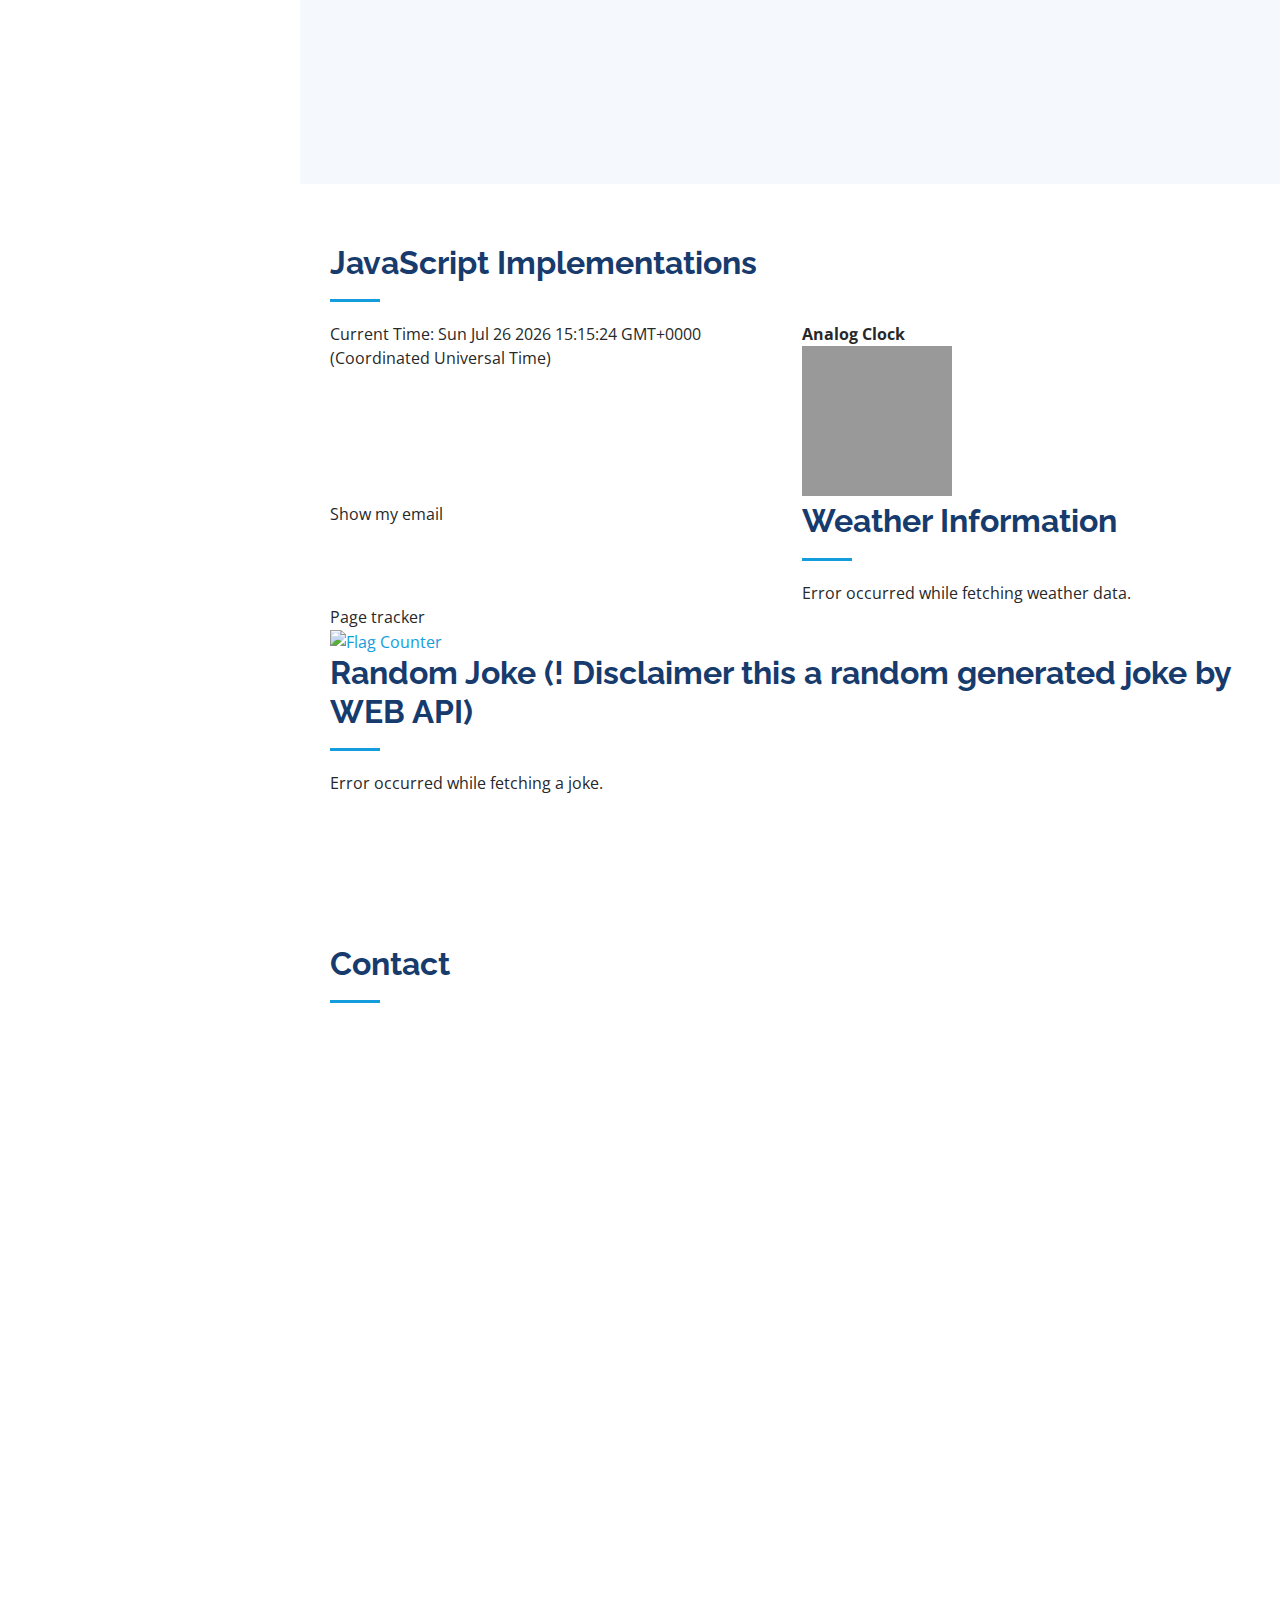
==== commit 2d05b612: "Update index.html" ====
--- a/index.html
+++ b/index.html
@@ -76,7 +76,7 @@
 
         <div class="section-title">
           <h2>About</h2>
-          <p>Pursuing Masters in Information Technology at <a href="https://www.uc.edu/" target="_blank">University of Cincinnati.</a> Passionate individual looking forward to learn emerging technologies and to enhance my knowledge base and actively looking for a better professional opportunities.</p>
+          <p>Masters in Information Technology at <a href="https://www.uc.edu/" target="_blank">University of Cincinnati.</a> Passionate individual looking forward to learn emerging technologies and to enhance my knowledge base and actively looking for a better professional opportunities.</p>
         </div>
 
         <div class="row">
@@ -84,9 +84,9 @@
             <img src="assets/img/sohan.jpg" class="img-fluid" alt="">
           </div>
           <div class="col-lg-8 pt-4 pt-lg-0 content" data-aos="fade-left">
-            <h3>SAP Security Consultant &amp; Java Developer.</h3>
+            <h3>Software &amp; Engineer</h3>
             <p class="fst-italic">
-              Had around 1 year of experience in Java Development and worked as a SAP Security Consultant for 2 years..
+              4+ years of experience as a Software engineer and Machine Learning Engineer. I have experience in data analysis, machine learning, and cloud deployment. I have adapted the skills in Machine learning methodologies like computer vision visualization using Python (Pandas, NumPy, Matplotlib) and R (ggplot, dplyr). Proficient in SQL. Expertise in Microsoft 365 applications, including Excel and Power BI, for advanced data processing and visualization, along with robust project management knowledge in Agile, Scrum, and Waterfall methodologies. Experienced in data governance with Collibra and cloud-based solutions like AWS. Solid foundation in data warehousing, architecture, and design.
             </p>
             <div class="row">
               <div class="col-lg-6">
@@ -123,7 +123,7 @@
           <div class="col-lg-6" data-aos="fade-up">
 
             <div class="progress">
-              <span class="skill">HTML <i class="val">100%</i></span>
+              <span class="skill">HTML <i class="val">90%</i></span>
               <div class="progress-bar-wrap">
                 <div class="progress-bar" role="progressbar" aria-valuenow="100" aria-valuemin="0" aria-valuemax="100"></div>
               </div>
@@ -162,7 +162,7 @@
             </div>
 
             <div class="progress">
-              <span class="skill">Python <i class="val">70%</i></span>
+              <span class="skill">Python <i class="val">100%</i></span>
               <div class="progress-bar-wrap">
                 <div class="progress-bar" role="progressbar" aria-valuenow="55" aria-valuemin="0" aria-valuemax="100"></div>
               </div>
@@ -199,53 +199,56 @@
             <h3 class="resume-title">Education</h3>
             <div class="resume-item">
               <h4>Master in Information Technology &amp; </h4>
-              <h5>2023 - Present</h5>
+              <h5>Aug 2023 - Dec 2024</h5>
               <p><em>University of Cincinnati, Cincinnati, OH</em></p>
             </div>
             <div class="resume-item">
-              <h4>Bachelor of Inforation Technologuy</h4>
-              <h5>2016 - 2020</h5>
+              <h4>Bachelor of Computer Science</h4>
+              <h5>2018 - 2022</h5>
               <p><em>Sathyabama University, India</em></p>
             </div>
           </div>
           <div class="col-lg-6" data-aos="fade-up" data-aos-delay="100">
             <h3 class="resume-title">Professional Experience</h3>
             <div class="resume-item">
-              <h4>TECHNOLOGY ANALYST</h4>
-              <h5>04/2023 - 08/2023</h5>
-              <p><em>AIRBUS INDIA PVT LTD. Bangalore,India </em></p>
+              <h4>Graduate Assistant</h4>
+              <h5>May 2024 – Dec 2024 </h5>
+              <p><em>University of Cincinnati </em></p>
               <ul>
-                <li>Worked on Automating User access Management workflow in SAP using a self-service tool and involved in the end-to-end migration of the topic and successfully acheived the goal within a short span of time.</li>
-                <li>Identified as a Critical Resource for working on the Internal tools developed</li>
+                <li>Proposed and delivered 12 comprehensive workshops on web application development and its security which leads to in-depth knowledge of front-end technologies such as HTML5, JavaScript, CSS, PHP alongside MySQL to enhance student engagement.</li>
+                <li>Engineered a website, reducing session hijacking attempts by 95% through advanced input sanitization methodologies that resulted in a 40% improvement in website performance metrics and is available on GitHub</li>
               </ul>
 
               <div class="resume-item">
-              <h4>ASSOCIATE SYSTEMS ENGINEER</h4>
-              <h5>08/2020 - 04/2023</h5>
+              <h4>Research Assistant</h4>
+              <h5>Aug 2023 – Dec 2023</h5>
               <p><em>AIRBUS INDIA PVT LTD. Bangalore,India </em></p>
                <ul>
-                  <li>Started learning about SAP Security and Authorization Concepts from Scratch and has achieved 100% growth in my position and was able help my colleagues whenever they are blocked..</li>
-                  <li>Handled the deployment of an long pending application packaging in our backlog autonomously in the initial days of my career.</li>
-                  <li>Worked on multiple roles in a short span and I am resource whom management looks up to when they are in search of multi tasking capabilities.</li>
+                  <li>A system to detect Distributed Denial of Service (DDOS) attacks using methods of machine learning form the network traffic. The pivotal aim of our implementation is to initiate a system that precisely classifies networks whether it is normal or infected with cent accuracy.</li>
+                  <li>We have applied methods, on the traffic dataset, such as managing missing data and converting object type columns into a format. Subsequently the data is segmented according to the protocol type (UDP, TCP, ICMP), for examination using Multi Layer Perceptron (MLP).</li>
+                  <li>The Random Forest models 98% accuracy score suggests that during testing all instances of UDP traffic were correctly recognized. This strong accuracy demonstrates the models ability to detect patterns and characteristics, within the UDP traffic data enabling it to make predictions.</li>
                 </ul>
 
 
               <div class="resume-item">
-              <h4>SOFTWARE ENGINEEER INTERN</h4>
-              <h5>02/2020 - 03/2023</h5>
-              <p><em>Network Objects Technologies PVT LTD. Hyderabad,India </em></p>
+              <h4>Machine Learning Engineer</h4>
+              <h5>Jun 2022 – Aug 2023</h5>
+              <p><em>RNIT Solutions and Services Limited </em></p>
               <ul>
-                <li>Worked on Credit Card Fraud Detection project where we have to interlink all the data from multiple companies into a common data pool.</li>
-                <li>My Key Responsibilities are to study,cleanse the data according to the project requirement and to create a new datamodel where we can consolidated all data based on key fields into a single source of truth table using an ETL Tool Talend and used Spring boot to create microservices.</li>
-               </ul>
+                <li>Developed a model to identify cognitive impairment in Type-2 Diabetes patients with 90% accuracy using hybrid computing techniques, revealing a 78% correlation between Type-2 Diabetes and Alzheimer's disease symptoms</li>
+                <li>Improved dataset completeness by 98% through imputation methods (mean, median, KNN) and achieved a 15% increase in model accuracy through normalization techniques like Min-Max Scaling and Z-score Standardization</li>
+                <li>I have headed the operations team where 80% of test cases were proven to be successful with supervised hybrid model and deployed a Web API hosted to analyse real time scenarios. </li> 
+	      </ul>
 
               <div class="resume-item">
-              <h4>SAP OPERATIONS TEAM INTERN</h4>
-              <h5>05/2019</h5>
-              <p><em>Apsolut Software India PVT LTD., Tadepalli,Andhra Pradesh,India </em></p>
+              <h4>Software Engineering Intern </h4>
+              <h5>Jan 2020 – Jun 2021</h5>
+              <p><em>cSoft Tech </em></p>
               <ul>
-                <li>Worked on ABAP Programming languages to develop enhancement in SAP related to user locks.</li>
-                <li>Got Hands-on experience on UI5</li>
+                <li>Created a Python-based computer vision solution to extract invoice tables, achieving a 92% success rate compared to 60% with the existing OCR tools, enhancing efficiency for medical invoices.
+Created comprehensive data visualizations and reports using Excel and Tableau, clarifying complex project metrics which led to actionable insights for three critical areas of optimization within the software engineering team.
+</li>
+                <li>Built an Android application using Java, and implemented it in Android Studio to fit in this overview. The data can be helpful for knowledge engineering and qualitative analysis. It is available publicly on GitHub.</li>
               </ul>
 
                 </div>
@@ -261,7 +264,7 @@
       <div class="container">
 
         <div class="section-title">
-          <h2>Portfolio</h2>
+          <h2> Circular that I have designed for the class, During My Teaching Assistantship</h2>
         </div>
 
         <div class="row portfolio-container" data-aos="fade-up" data-aos-delay="100">
@@ -284,7 +287,7 @@
   <div class="container">
 
     <div class="section-title">
-      <h2>JavaScript</h2>
+      <h2>JavaScript Implementations</h2>
       <div class="row">
         <div class="col-sm-6">
           <div id="digital-clock">
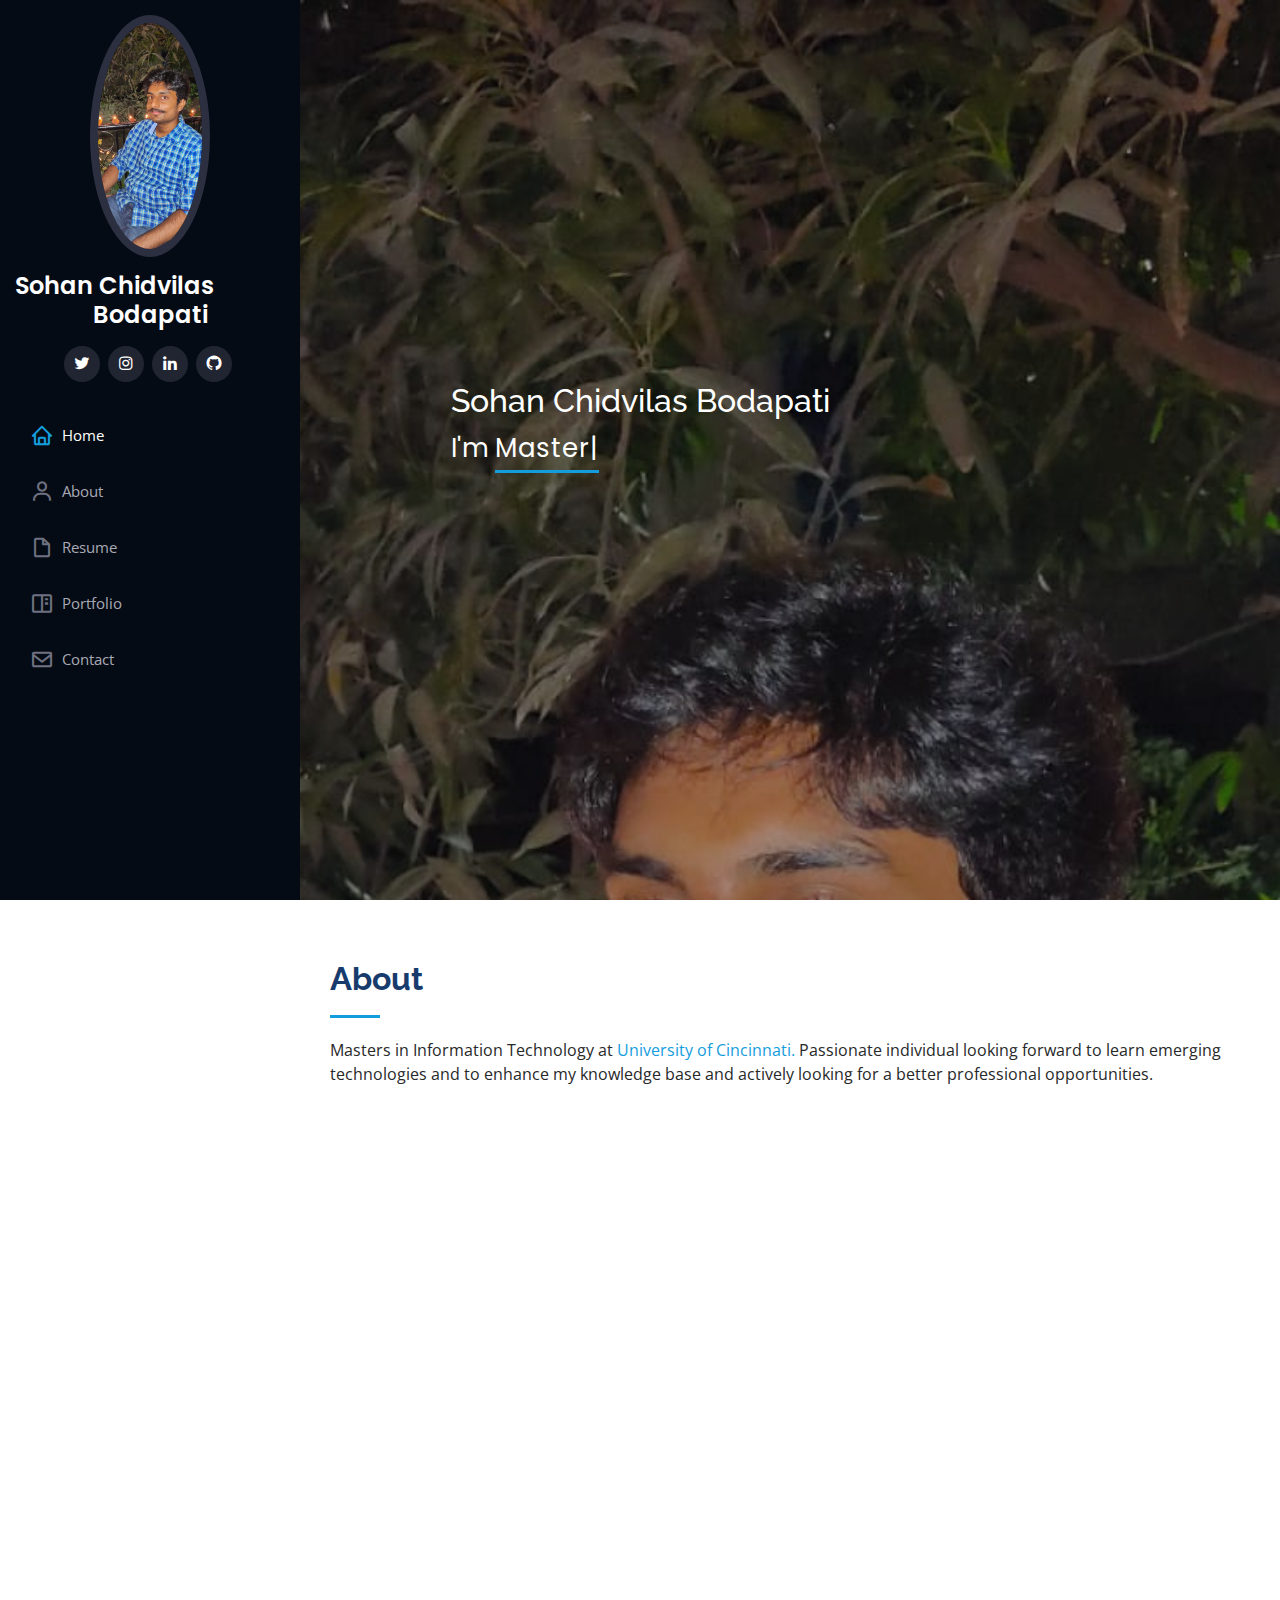
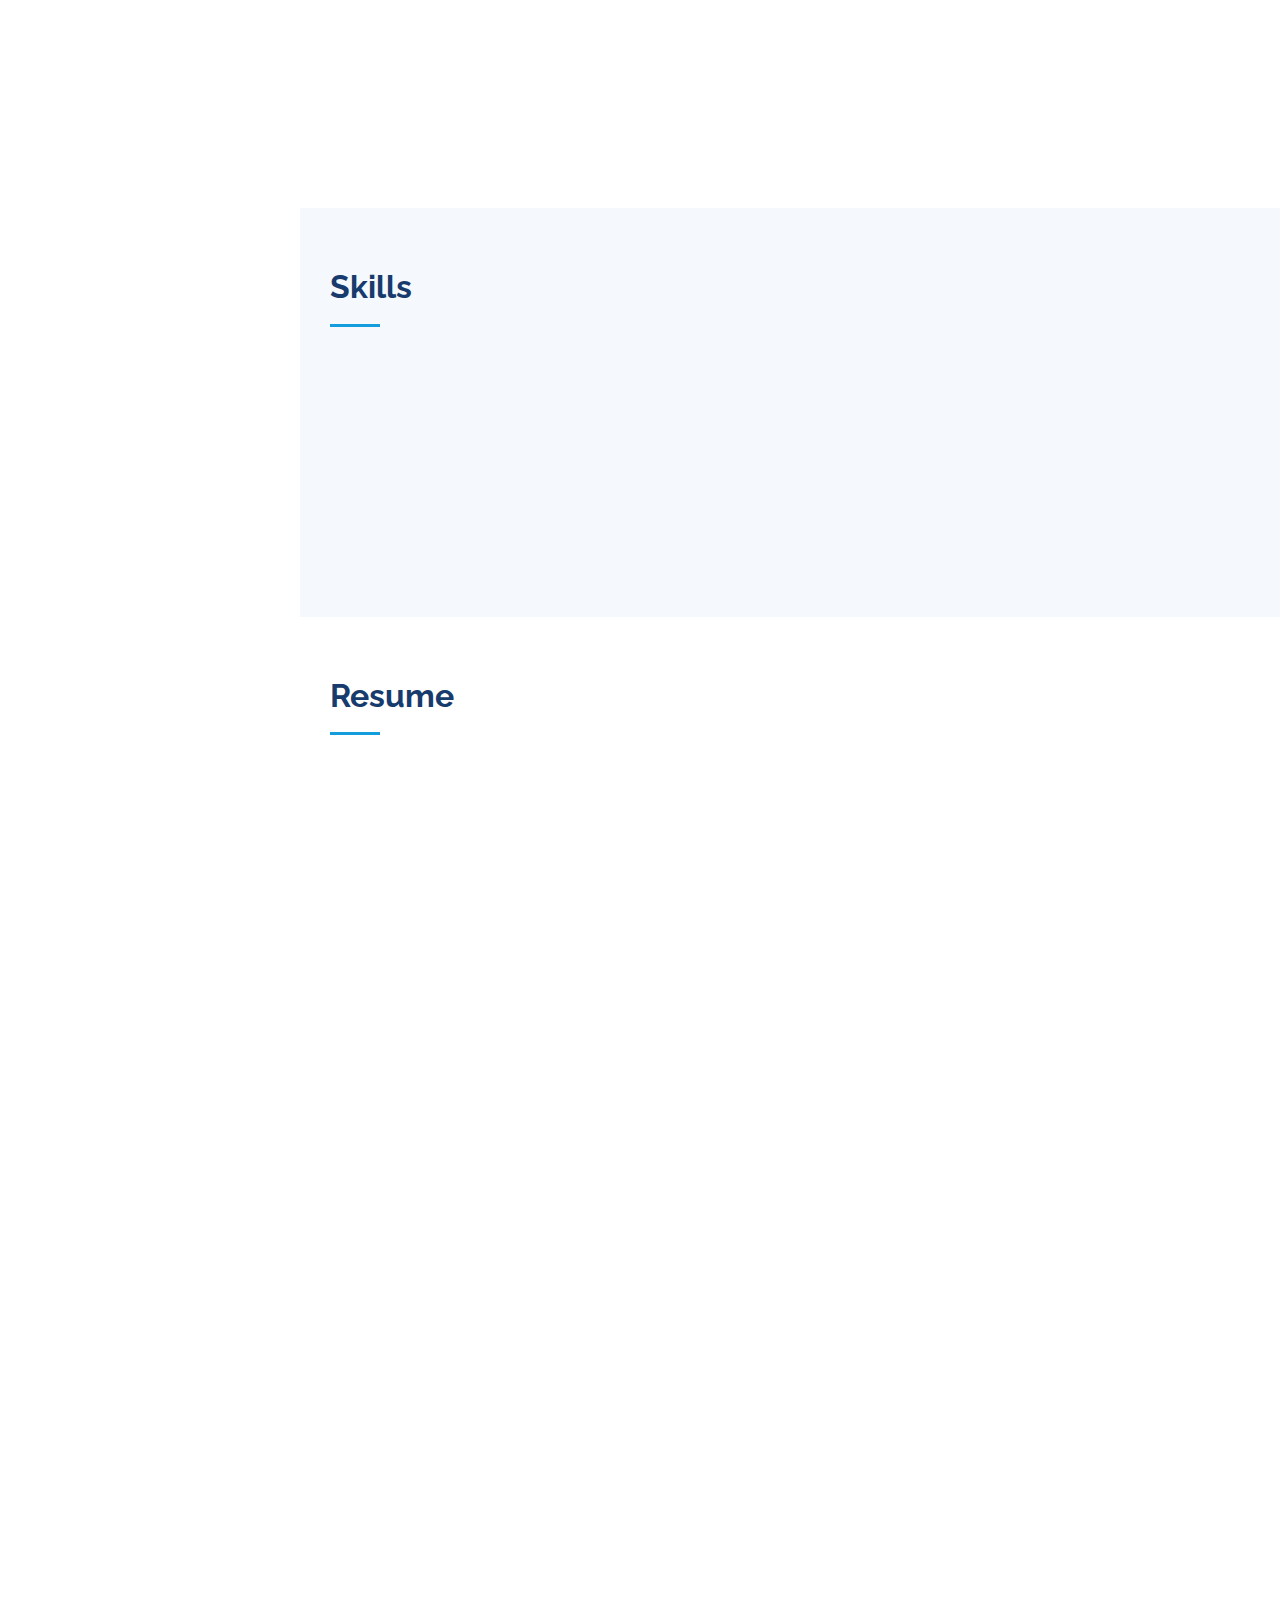
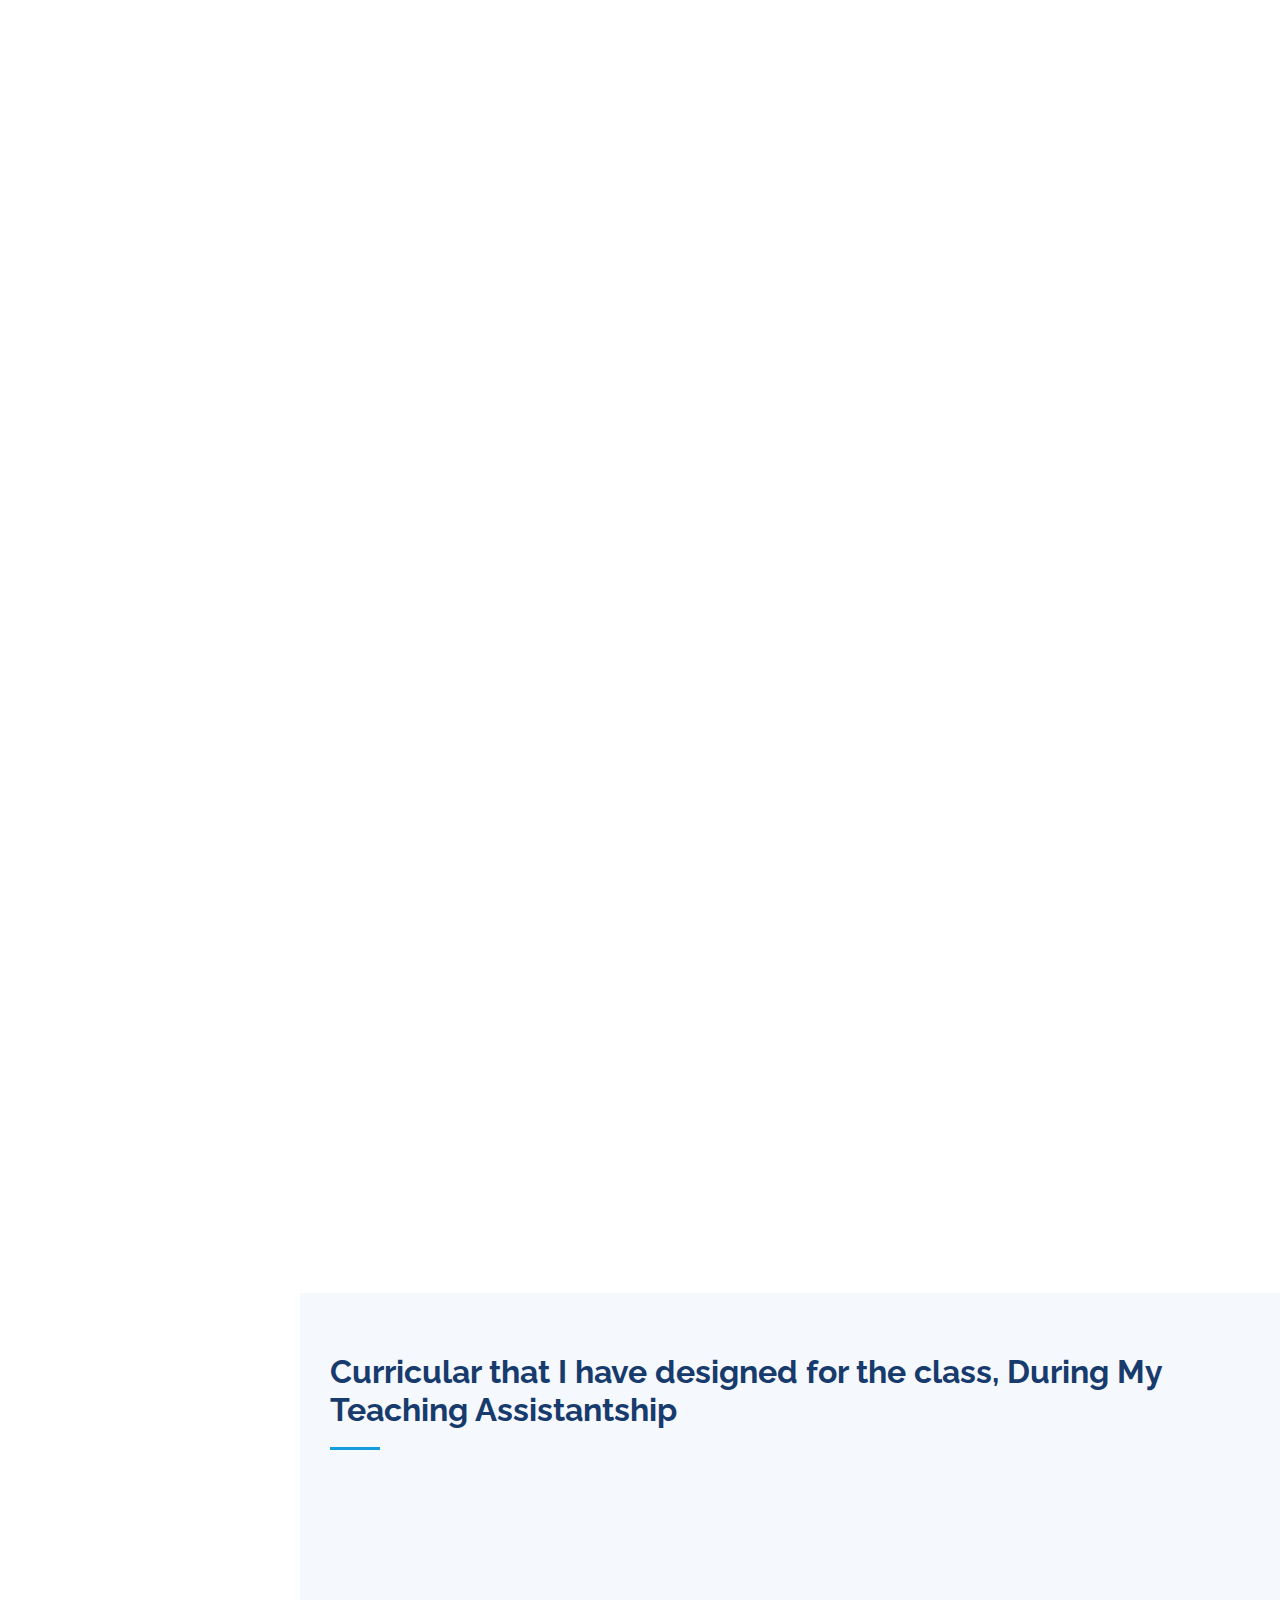
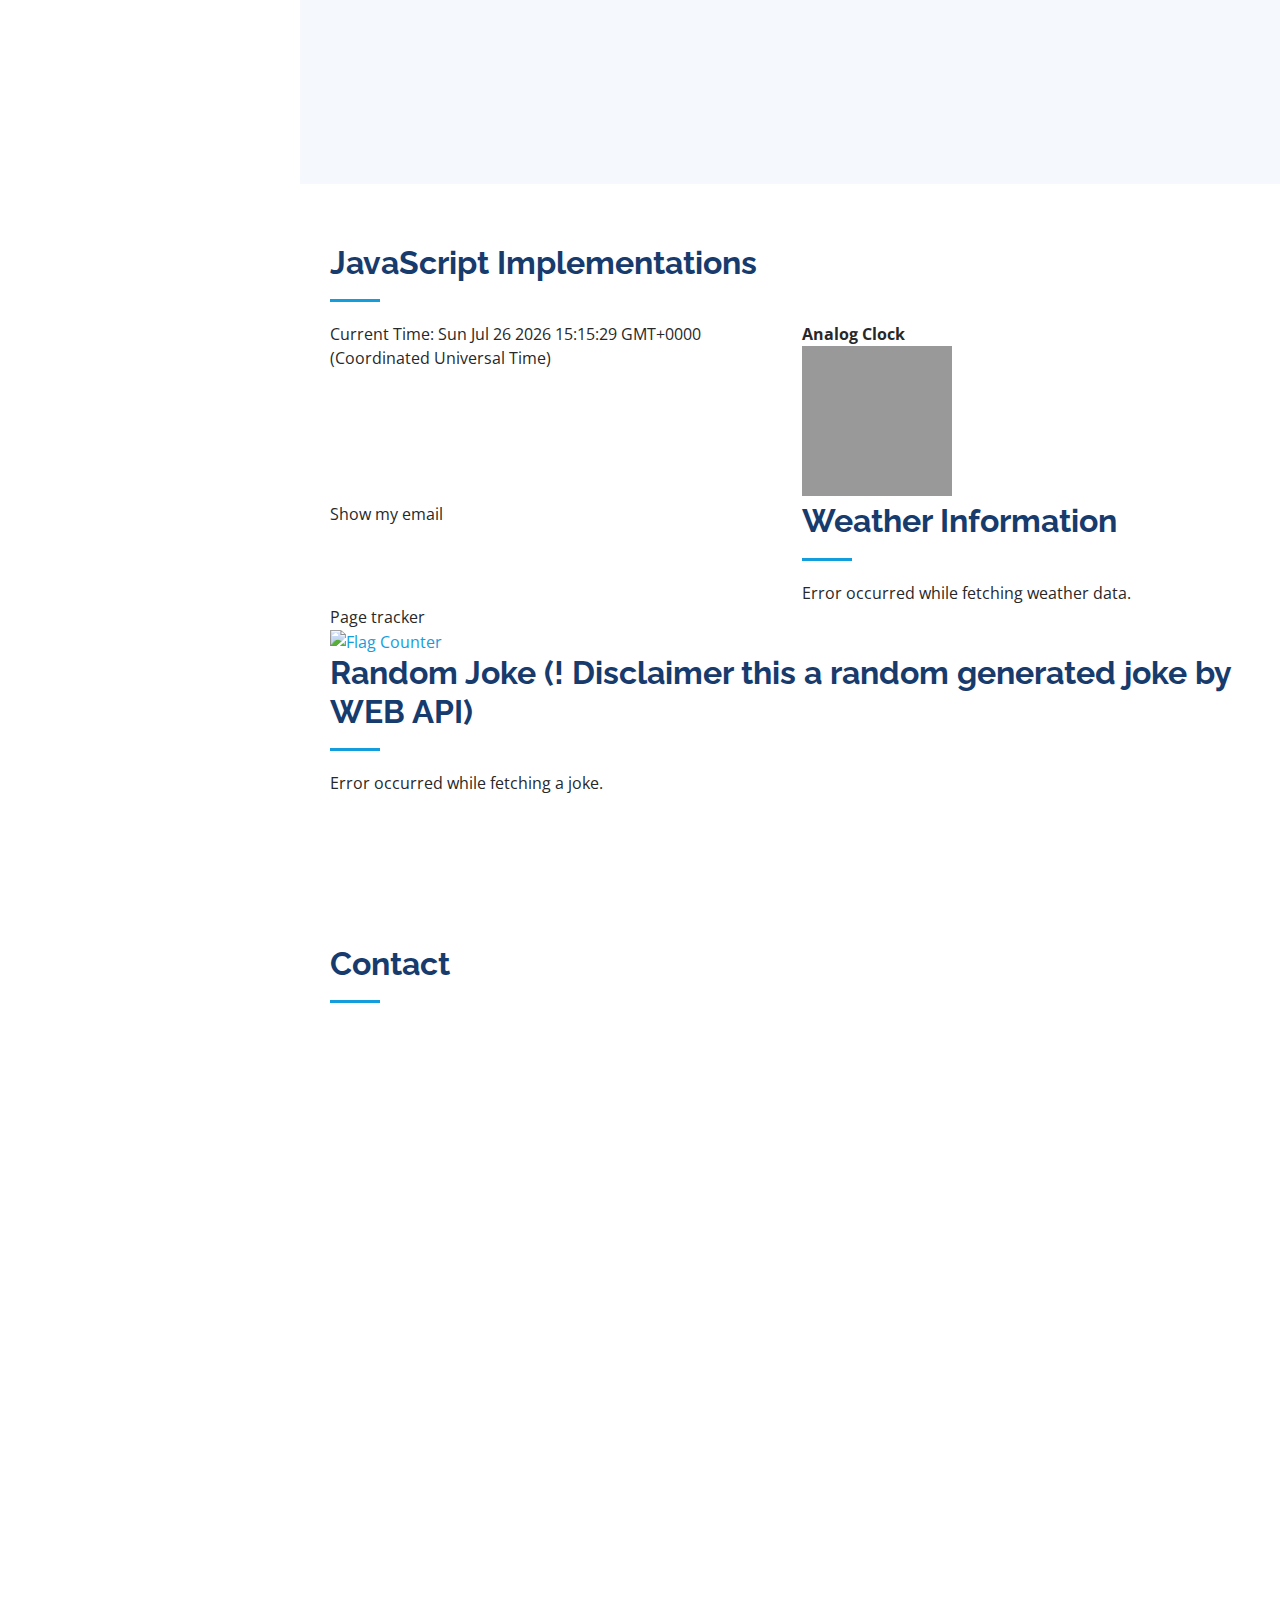
==== commit d2a5f567: "Update index.html" ====
--- a/index.html
+++ b/index.html
@@ -190,7 +190,7 @@
               <h3>Sohan Chidvilas Bodapati</h3>
               <p><em>Innovative and deadline-driven consultant/Developer with 3+ years of experience in designing and developing applications from initial concept to final deliverable.</em></p>
               <ul>
-                <li>3245 Bishop Street Cincinnati, OH</li>
+                <li>707 martin luther king dr w, Apt: 805, Cincinnati, Ohio</li>
                 <li>+(704) 292-5992</li>
                 <li>bodapass@mail.uc.edu</li>
               </ul>
@@ -264,7 +264,7 @@
       <div class="container">
 
         <div class="section-title">
-          <h2> Circular that I have designed for the class, During My Teaching Assistantship</h2>
+          <h2> Curricular that I have designed for the class, During My Teaching Assistantship</h2>
         </div>
 
         <div class="row portfolio-container" data-aos="fade-up" data-aos-delay="100">
@@ -486,7 +486,7 @@
               <div class="address">
                 <i class="bi bi-geo-alt"></i>
                 <h4>Location:</h4>
-                <p>3245 Bishop Street</p>
+                <p>707 martin luther king dr w, Apt: 805</p>
               </div>
 
               <div class="email">
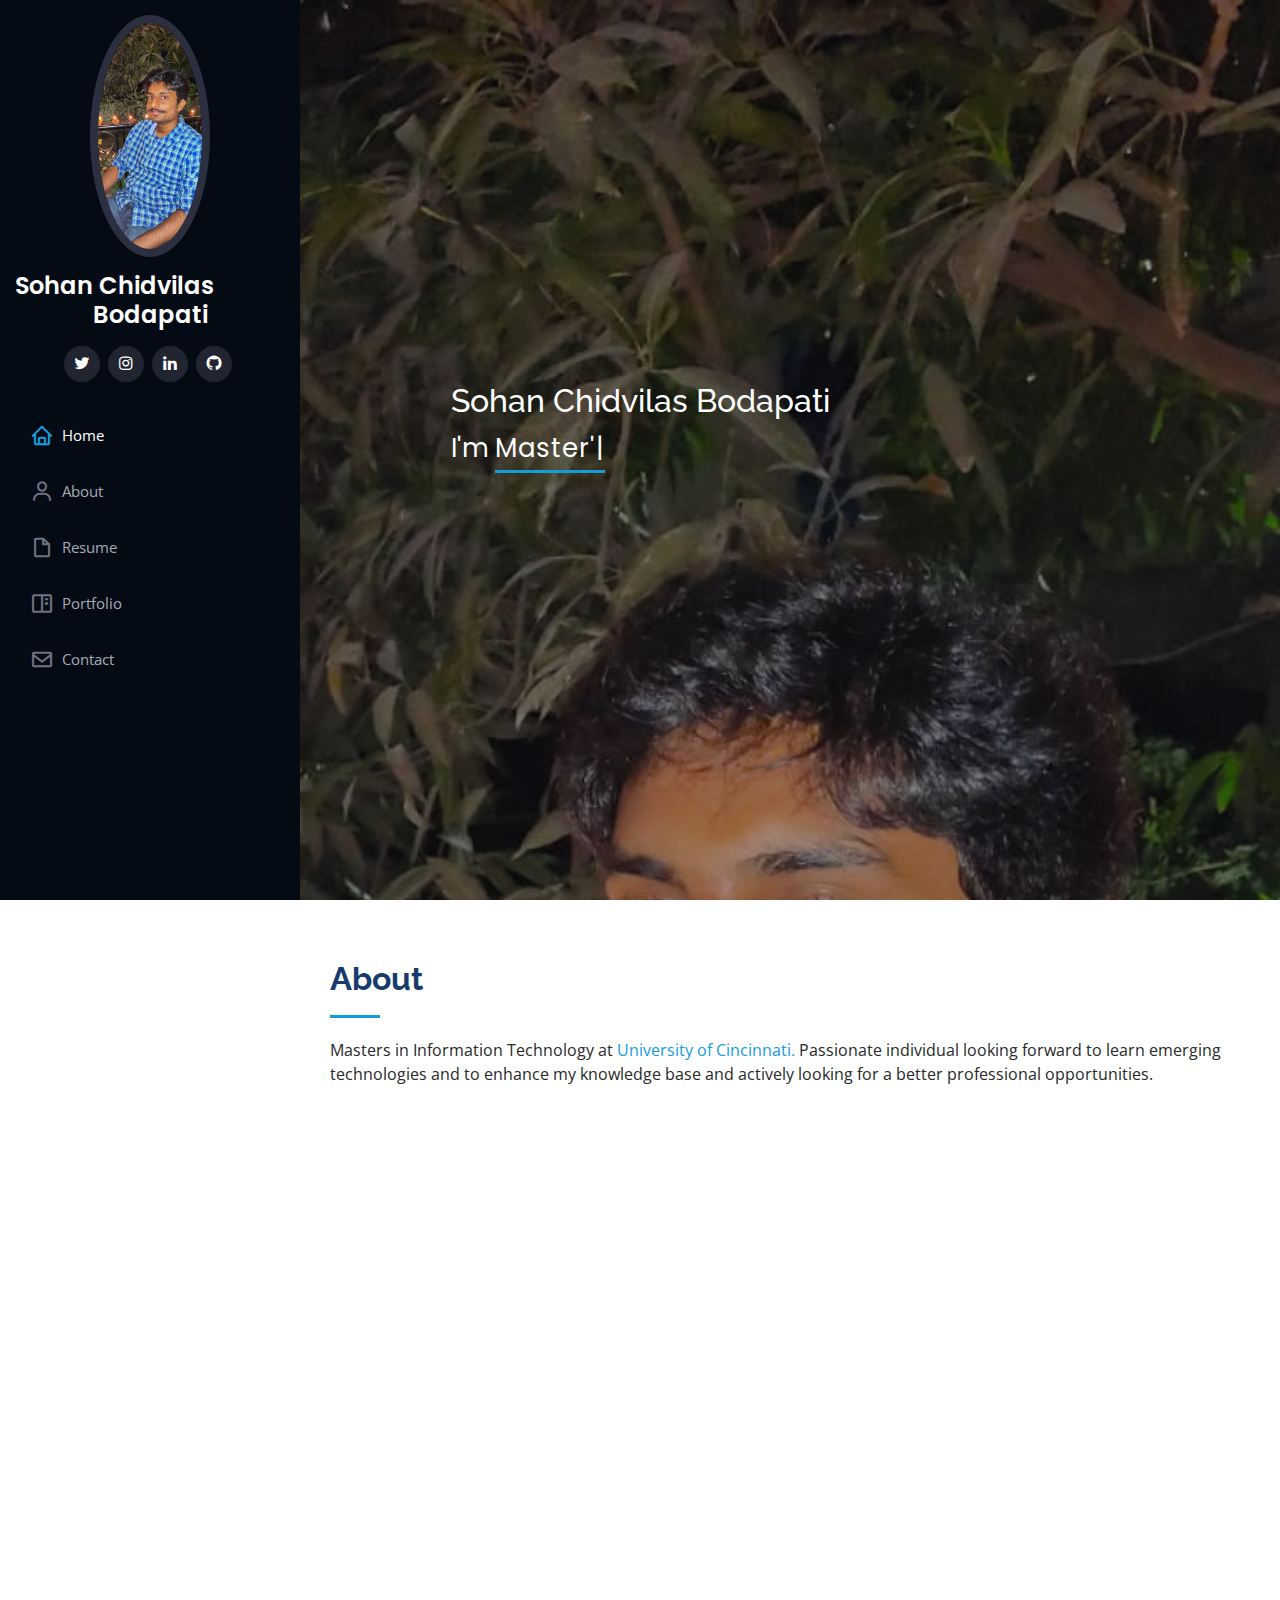
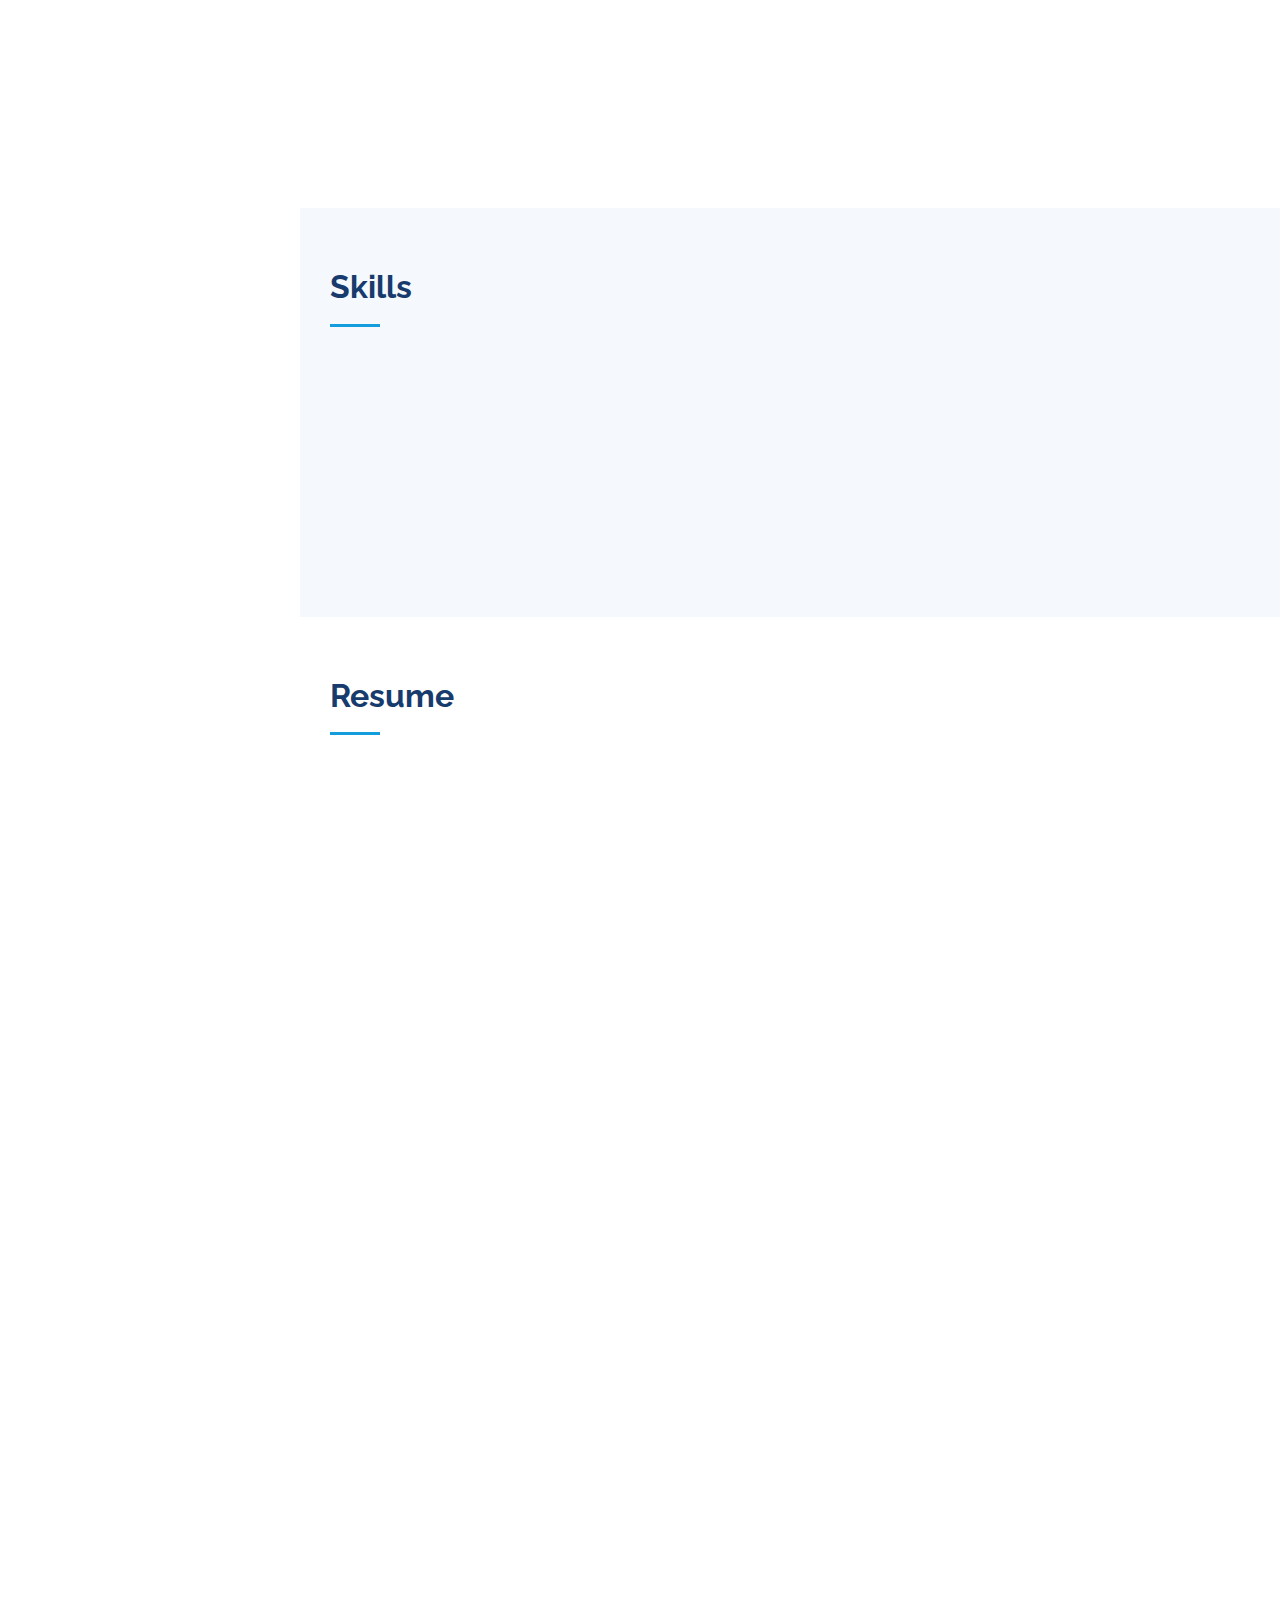
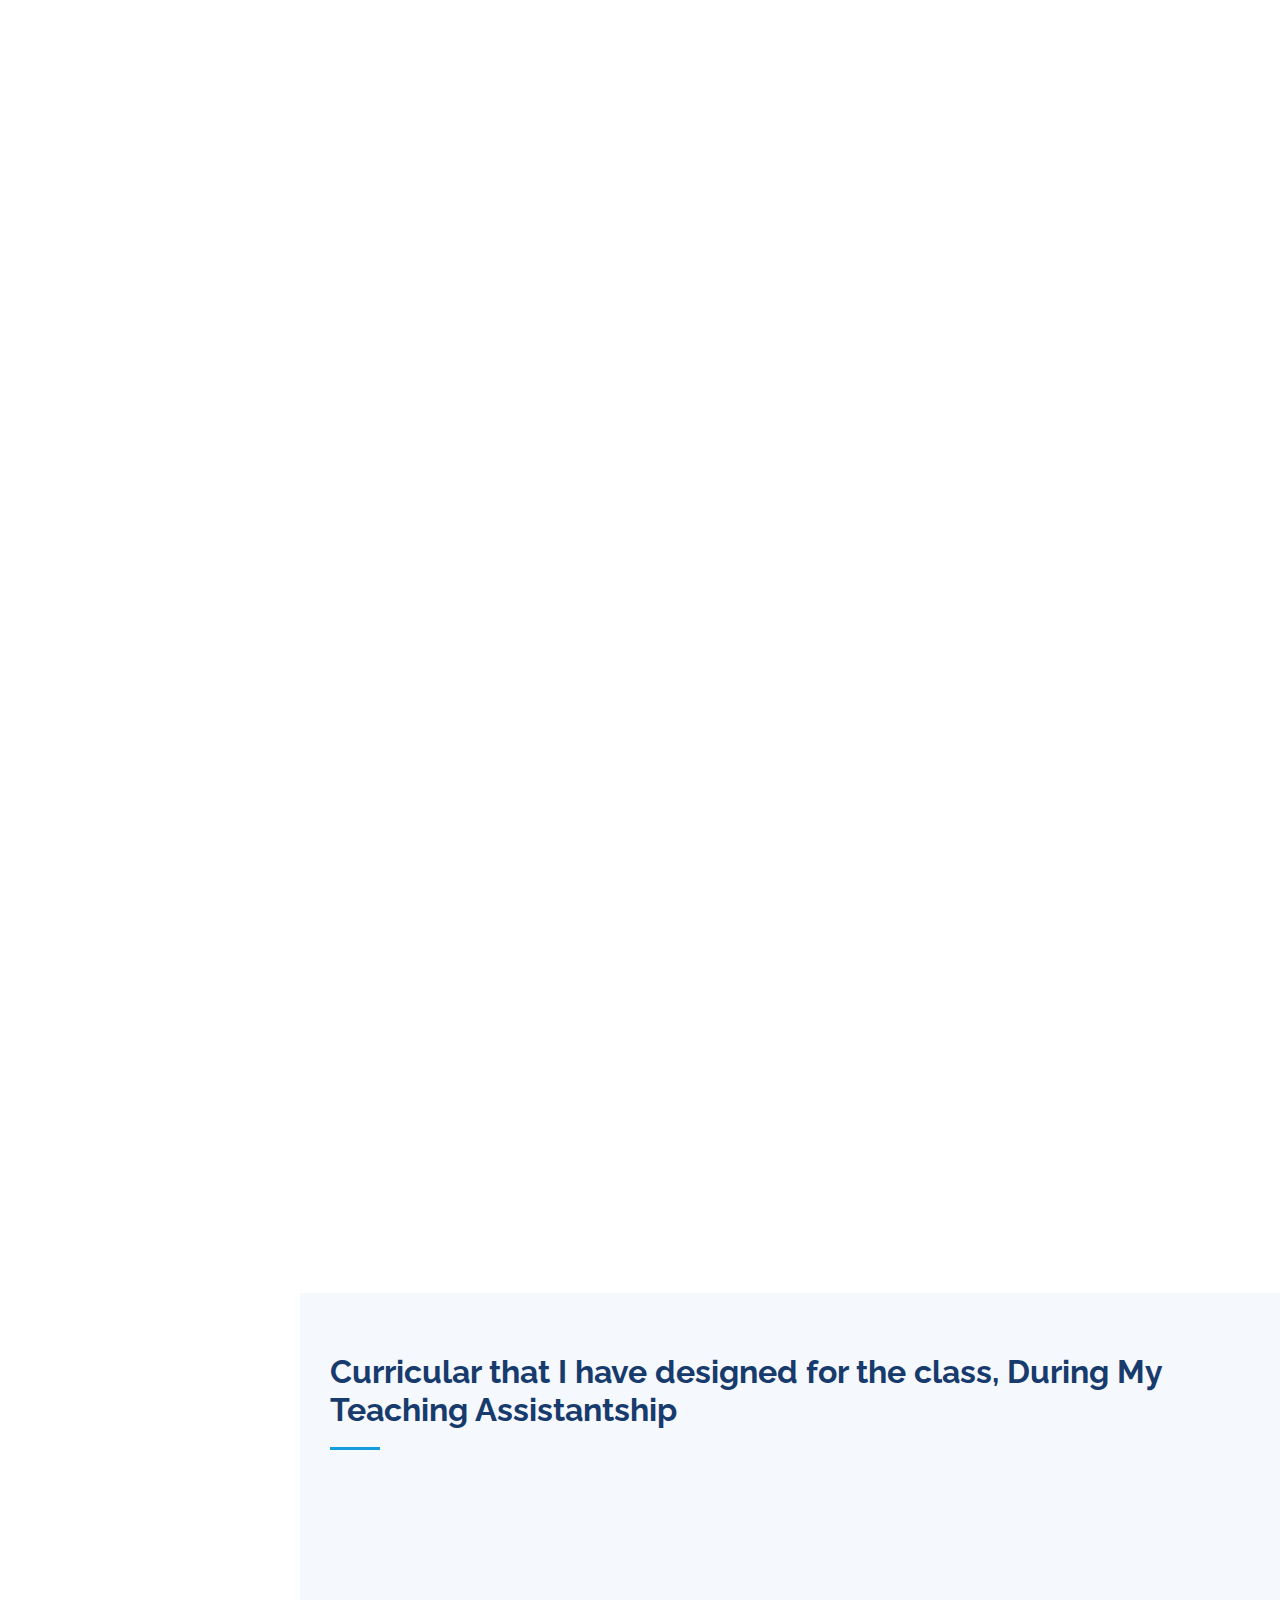
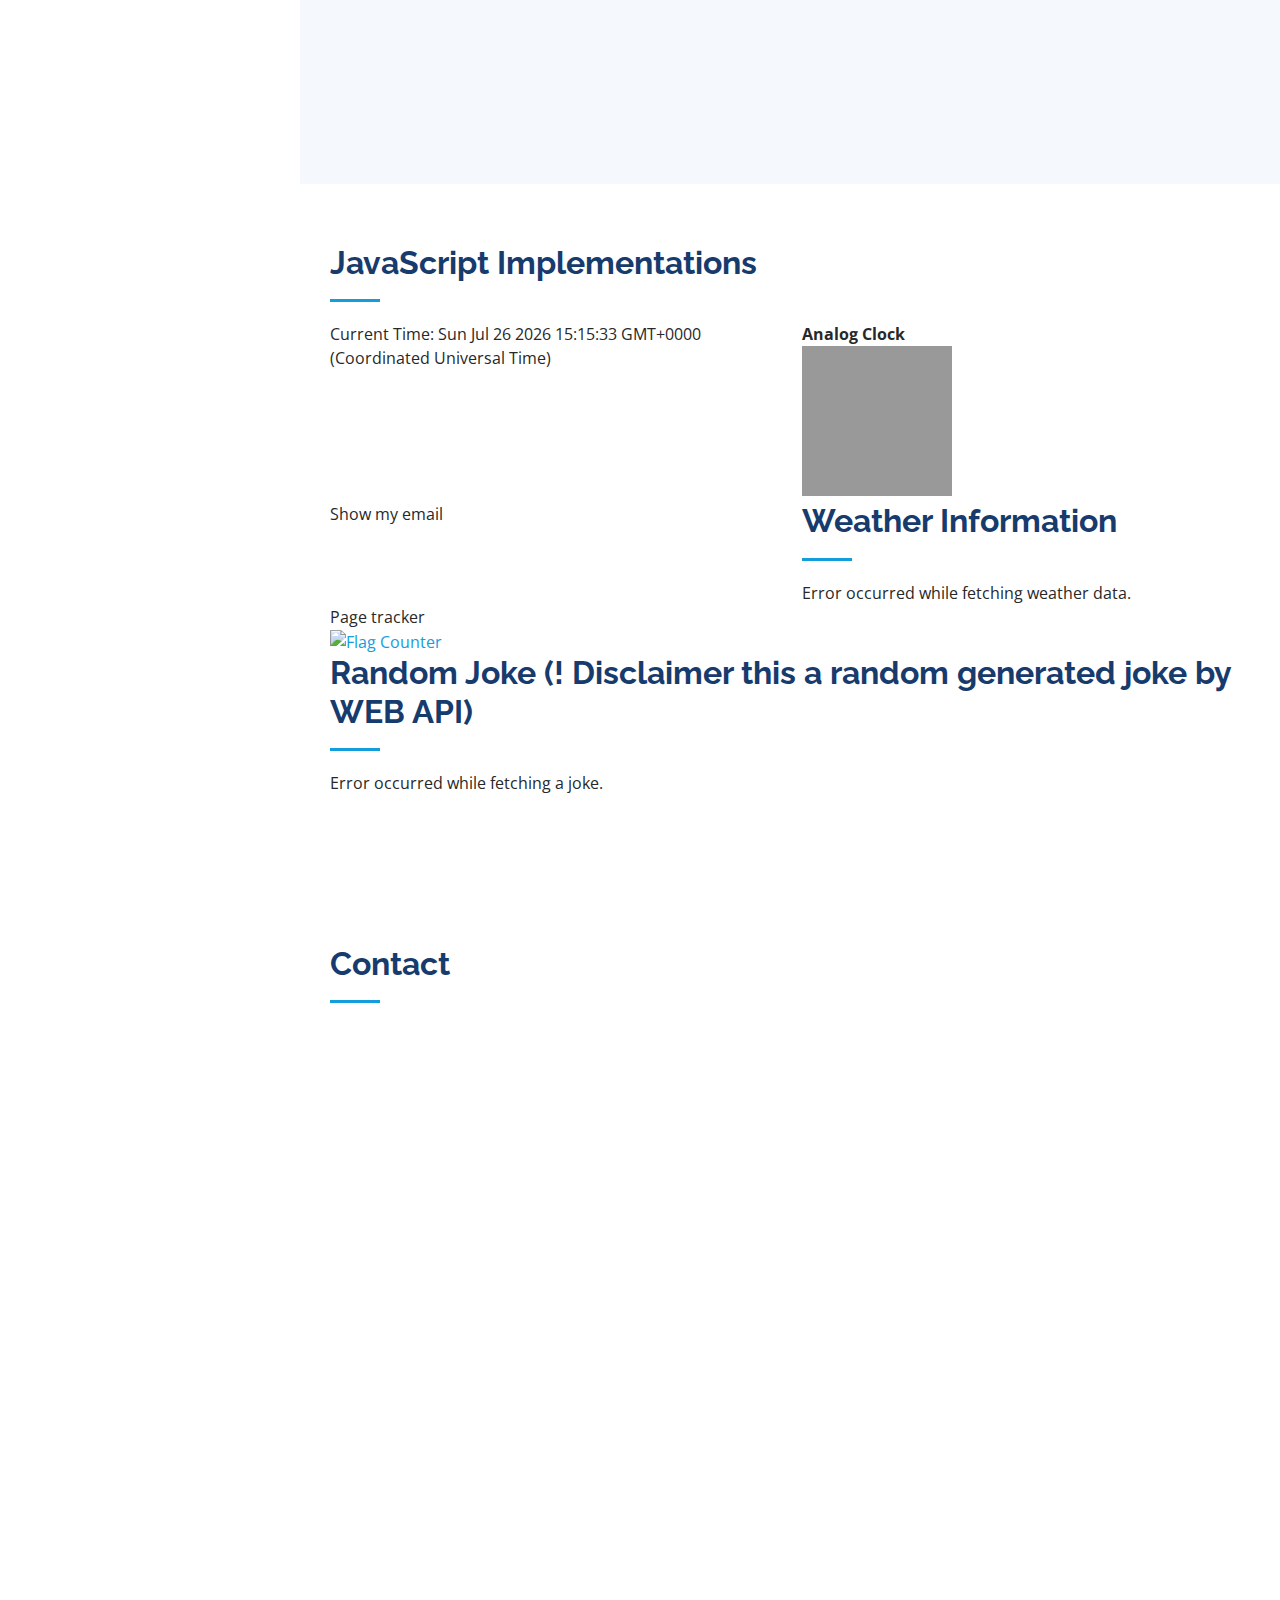
==== commit 92125b65: "Update index.html" ====
--- a/index.html
+++ b/index.html
@@ -84,7 +84,7 @@
             <img src="assets/img/sohan.jpg" class="img-fluid" alt="">
           </div>
           <div class="col-lg-8 pt-4 pt-lg-0 content" data-aos="fade-left">
-            <h3>Software &amp; Engineer</h3>
+            <h3>Software Engineer</h3>
             <p class="fst-italic">
               4+ years of experience as a Software engineer and Machine Learning Engineer. I have experience in data analysis, machine learning, and cloud deployment. I have adapted the skills in Machine learning methodologies like computer vision visualization using Python (Pandas, NumPy, Matplotlib) and R (ggplot, dplyr). Proficient in SQL. Expertise in Microsoft 365 applications, including Excel and Power BI, for advanced data processing and visualization, along with robust project management knowledge in Agile, Scrum, and Waterfall methodologies. Experienced in data governance with Collibra and cloud-based solutions like AWS. Solid foundation in data warehousing, architecture, and design.
             </p>
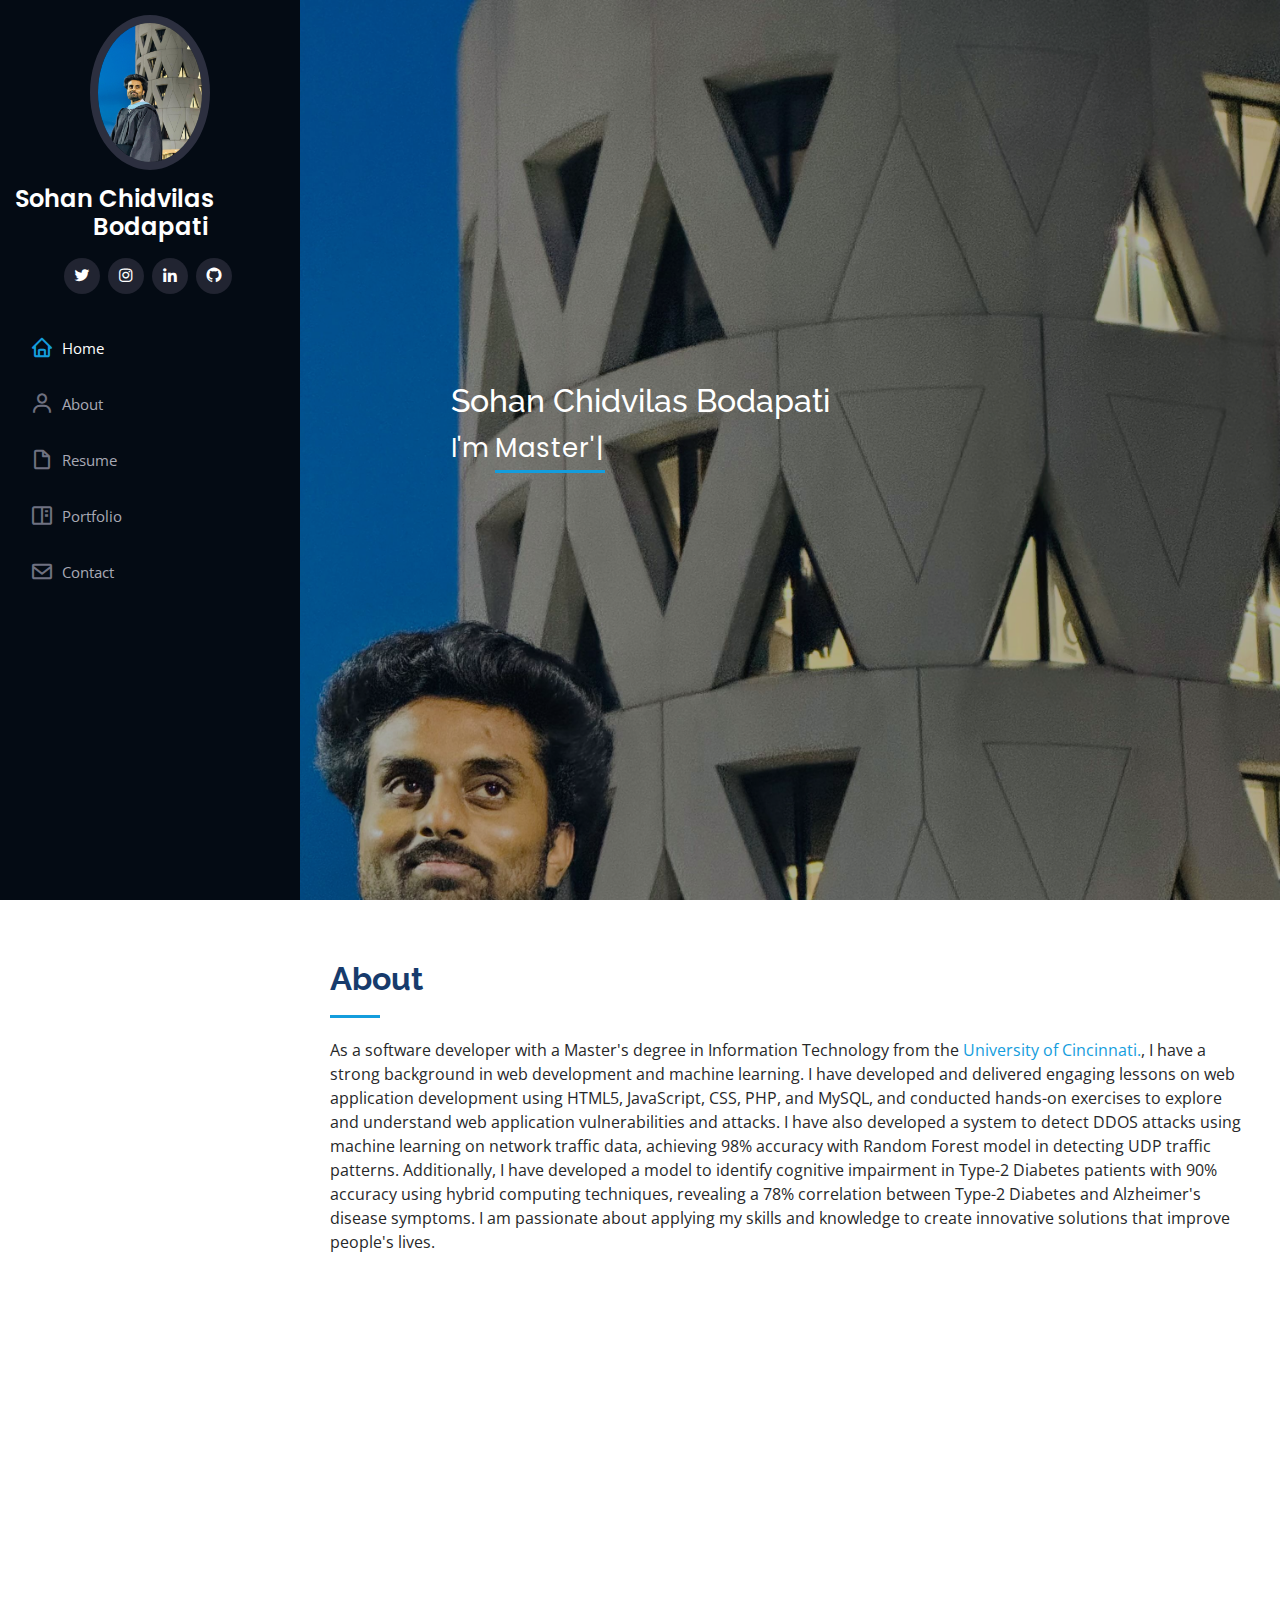
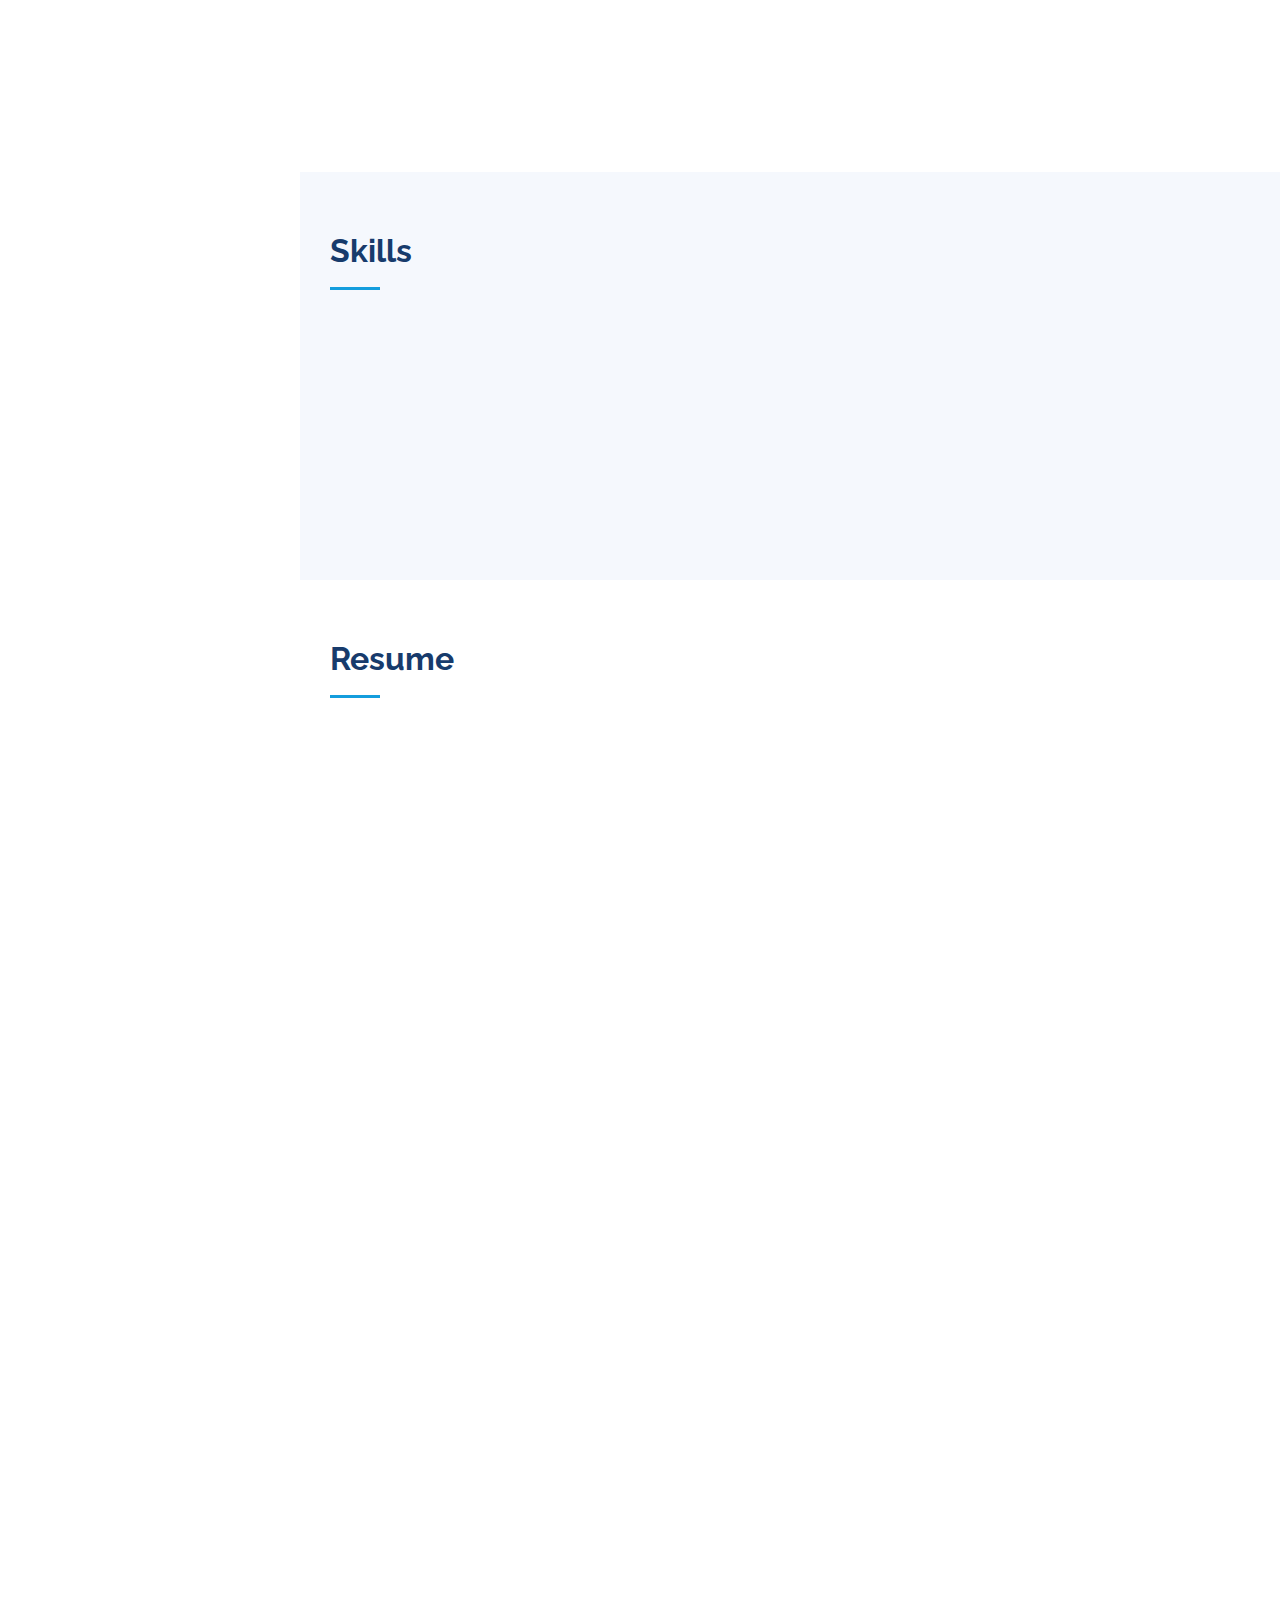
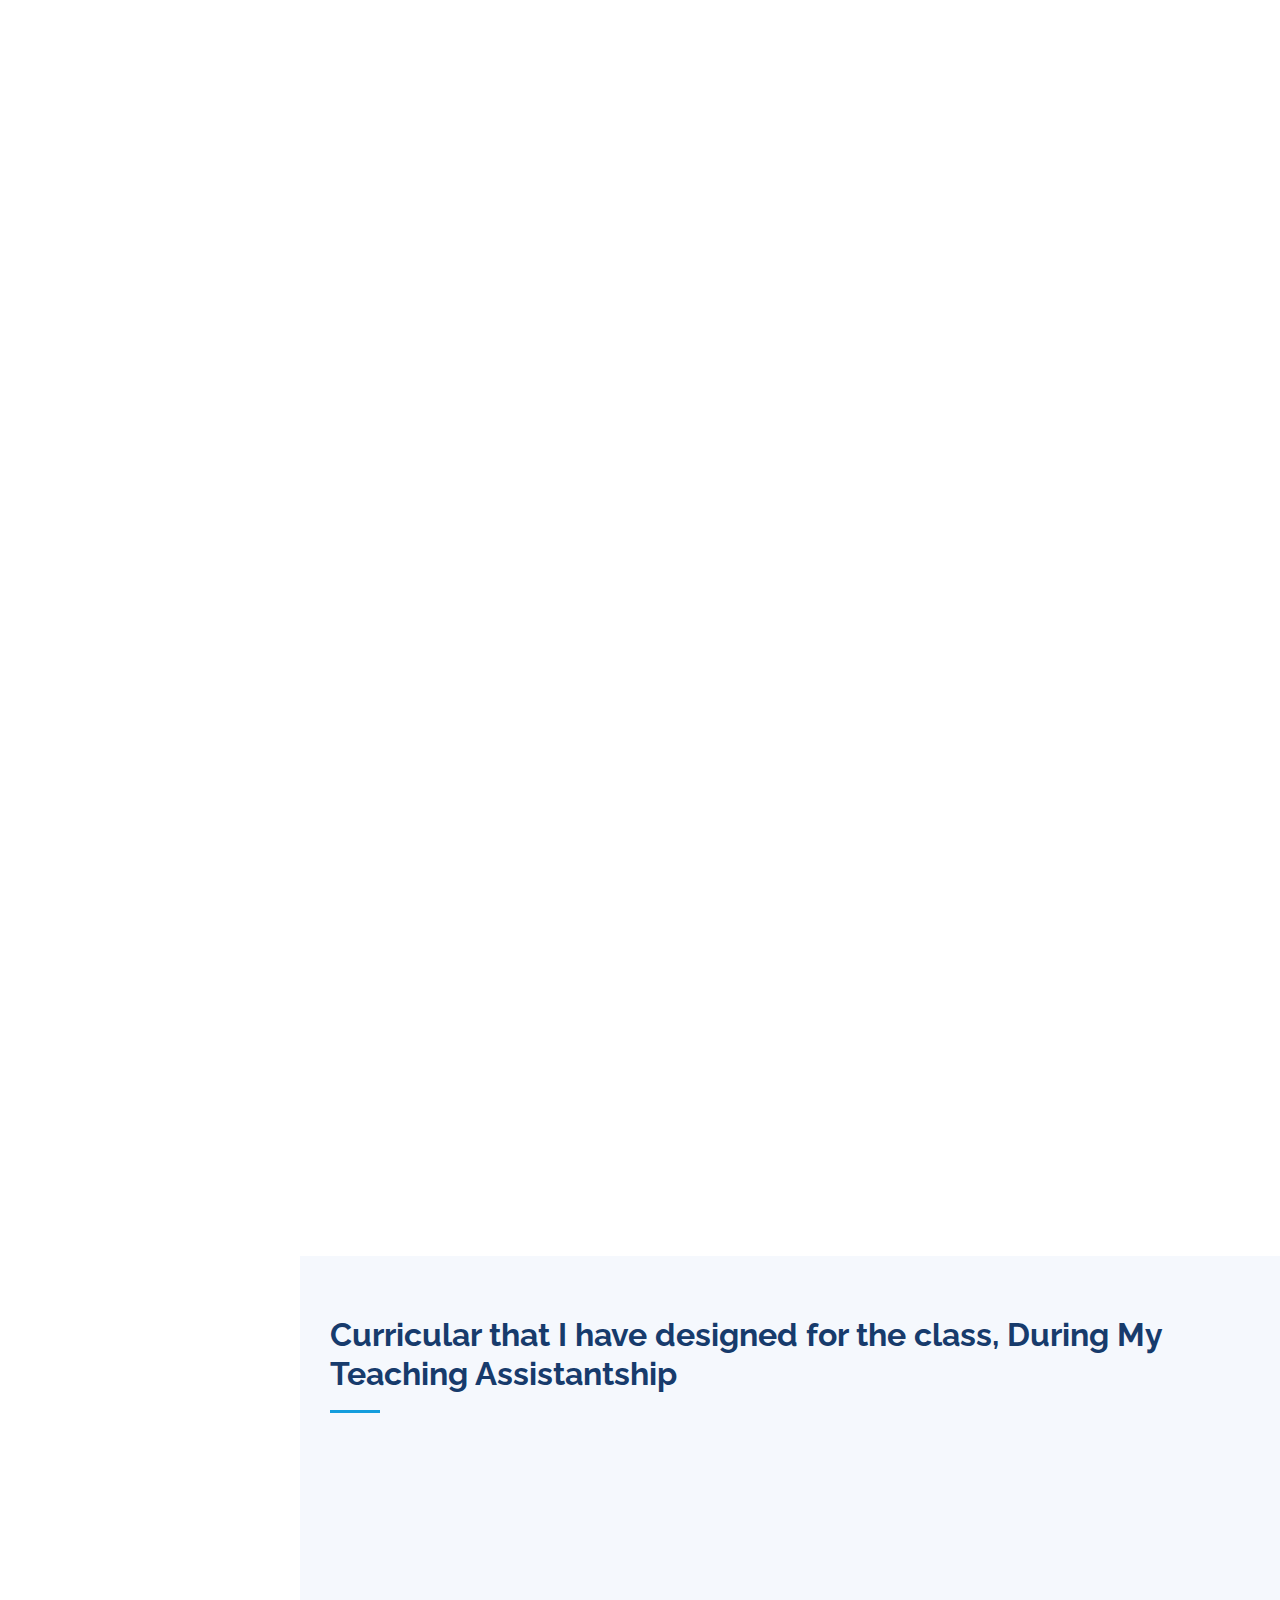
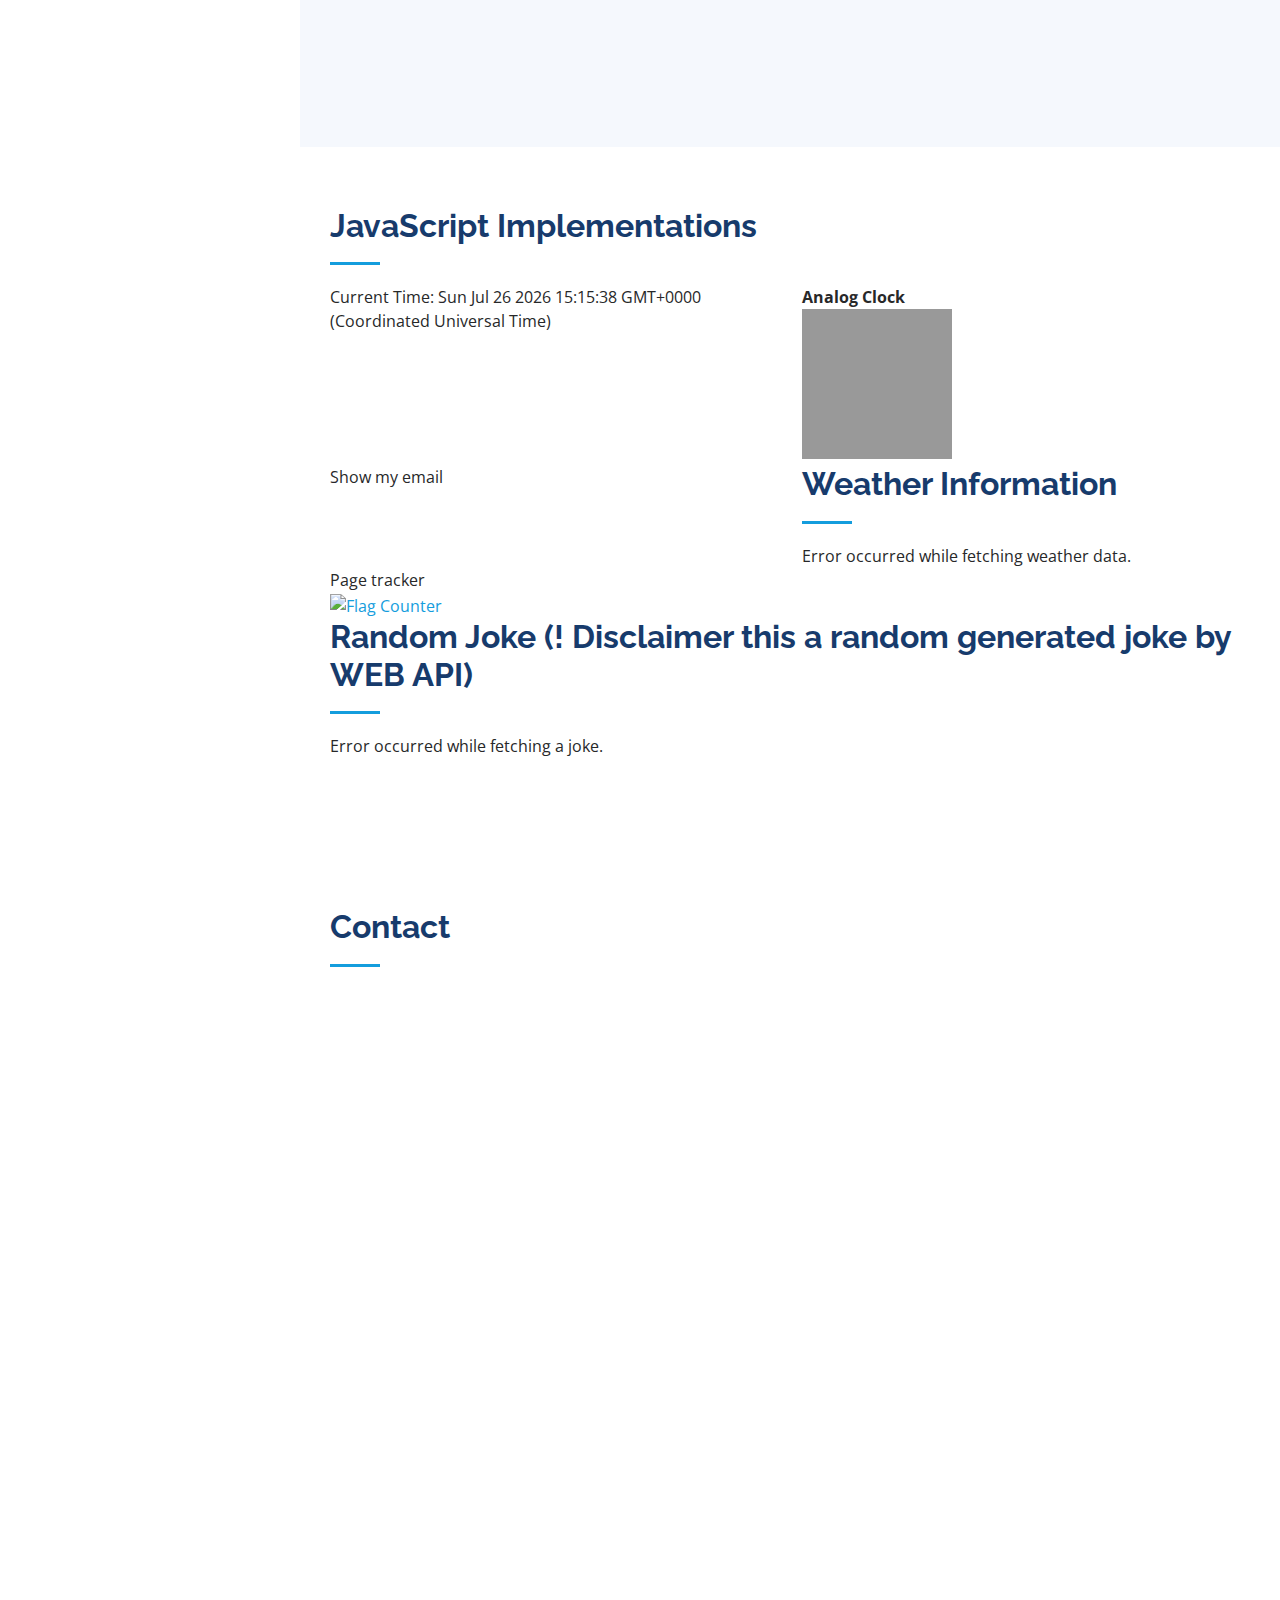
==== commit 6c18d938: "Update index.html" ====
--- a/index.html
+++ b/index.html
@@ -76,7 +76,7 @@
 
         <div class="section-title">
           <h2>About</h2>
-          <p>Masters in Information Technology at <a href="https://www.uc.edu/" target="_blank">University of Cincinnati.</a> Passionate individual looking forward to learn emerging technologies and to enhance my knowledge base and actively looking for a better professional opportunities.</p>
+          <p>As a software developer with a Master's degree in Information Technology from the <a href="https://www.uc.edu/" target="_blank">University of Cincinnati.</a>, I have a strong background in web development and machine learning. I have developed and delivered engaging lessons on web application development using HTML5, JavaScript, CSS, PHP, and MySQL, and conducted hands-on exercises to explore and understand web application vulnerabilities and attacks. I have also developed a system to detect DDOS attacks using machine learning on network traffic data, achieving 98% accuracy with Random Forest model in detecting UDP traffic patterns. Additionally, I have developed a model to identify cognitive impairment in Type-2 Diabetes patients with 90% accuracy using hybrid computing techniques, revealing a 78% correlation between Type-2 Diabetes and Alzheimer's disease symptoms. I am passionate about applying my skills and knowledge to create innovative solutions that improve people's lives.</p>
         </div>
 
         <div class="row">
@@ -86,7 +86,7 @@
           <div class="col-lg-8 pt-4 pt-lg-0 content" data-aos="fade-left">
             <h3>Software Engineer</h3>
             <p class="fst-italic">
-              4+ years of experience as a Software engineer and Machine Learning Engineer. I have experience in data analysis, machine learning, and cloud deployment. I have adapted the skills in Machine learning methodologies like computer vision visualization using Python (Pandas, NumPy, Matplotlib) and R (ggplot, dplyr). Proficient in SQL. Expertise in Microsoft 365 applications, including Excel and Power BI, for advanced data processing and visualization, along with robust project management knowledge in Agile, Scrum, and Waterfall methodologies. Experienced in data governance with Collibra and cloud-based solutions like AWS. Solid foundation in data warehousing, architecture, and design.
+              3+ years of experience as a Software engineer and Machine Learning Engineer. I have experience in data analysis, machine learning, and cloud deployment. I have adapted the skills in Machine learning methodologies like computer vision visualization using Python (Pandas, NumPy, Matplotlib) and R (ggplot, dplyr). Proficient in SQL. Expertise in Microsoft 365 applications, including Excel and Power BI, for advanced data processing and visualization, along with robust project management knowledge in Agile, Scrum, and Waterfall methodologies. Experienced in data governance with Collibra and cloud-based solutions like AWS. Solid foundation in data warehousing, architecture, and design.
             </p>
             <div class="row">
               <div class="col-lg-6">
@@ -125,7 +125,7 @@
             <div class="progress">
               <span class="skill">HTML <i class="val">90%</i></span>
               <div class="progress-bar-wrap">
-                <div class="progress-bar" role="progressbar" aria-valuenow="100" aria-valuemin="0" aria-valuemax="100"></div>
+                <div class="progress-bar" role="progressbar" aria-valuenow="90" aria-valuemin="0" aria-valuemax="100"></div>
               </div>
             </div>
 
@@ -139,7 +139,7 @@
             <div class="progress">
               <span class="skill">Java <i class="val">80%</i></span>
               <div class="progress-bar-wrap">
-                <div class="progress-bar" role="progressbar" aria-valuenow="75" aria-valuemin="0" aria-valuemax="100"></div>
+                <div class="progress-bar" role="progressbar" aria-valuenow="80" aria-valuemin="0" aria-valuemax="100"></div>
               </div>
             </div>
 
@@ -150,7 +150,7 @@
             <div class="progress">
               <span class="skill">PHP <i class="val">75%</i></span>
               <div class="progress-bar-wrap">
-                <div class="progress-bar" role="progressbar" aria-valuenow="80" aria-valuemin="0" aria-valuemax="100"></div>
+                <div class="progress-bar" role="progressbar" aria-valuenow="75" aria-valuemin="0" aria-valuemax="100"></div>
               </div>
             </div>
 
@@ -164,7 +164,7 @@
             <div class="progress">
               <span class="skill">Python <i class="val">100%</i></span>
               <div class="progress-bar-wrap">
-                <div class="progress-bar" role="progressbar" aria-valuenow="55" aria-valuemin="0" aria-valuemax="100"></div>
+                <div class="progress-bar" role="progressbar" aria-valuenow="100" aria-valuemin="0" aria-valuemax="100"></div>
               </div>
             </div>
 
@@ -188,11 +188,11 @@
             <h3 class="resume-title">Summary</h3>
             <div class="resume-item pb-0">
               <h3>Sohan Chidvilas Bodapati</h3>
-              <p><em>Innovative and deadline-driven consultant/Developer with 3+ years of experience in designing and developing applications from initial concept to final deliverable.</em></p>
+              <p><em>Innovative and deadline-driven Developer with 3+ years of experience in designing and developing applications from initial concept to final deliverable.</em></p>
               <ul>
-                <li>707 martin luther king dr w, Apt: 805, Cincinnati, Ohio</li>
+                <li>Cincinnati, Ohio</li>
                 <li>+(704) 292-5992</li>
-                <li>bodapass@mail.uc.edu</li>
+                <li>sohanchidvilas@gmail.com</li>
               </ul>
             </div>
 
@@ -222,7 +222,7 @@
               <div class="resume-item">
               <h4>Research Assistant</h4>
               <h5>Aug 2023 – Dec 2023</h5>
-              <p><em>AIRBUS INDIA PVT LTD. Bangalore,India </em></p>
+              <p><em>University of Cincinnati </em></p>
                <ul>
                   <li>A system to detect Distributed Denial of Service (DDOS) attacks using methods of machine learning form the network traffic. The pivotal aim of our implementation is to initiate a system that precisely classifies networks whether it is normal or infected with cent accuracy.</li>
                   <li>We have applied methods, on the traffic dataset, such as managing missing data and converting object type columns into a format. Subsequently the data is segmented according to the protocol type (UDP, TCP, ICMP), for examination using Multi Layer Perceptron (MLP).</li>
@@ -486,13 +486,13 @@
               <div class="address">
                 <i class="bi bi-geo-alt"></i>
                 <h4>Location:</h4>
-                <p>707 martin luther king dr w, Apt: 805</p>
+                <p>United States of America</p>
               </div>
 
               <div class="email">
                 <i class="bi bi-envelope"></i>
                 <h4>Email:</h4>
-                <p>bodapass@mail.uc.edu</p>
+                <p>sohanchidvilas@gmail.com</p>
               </div>
 
               <div class="phone">
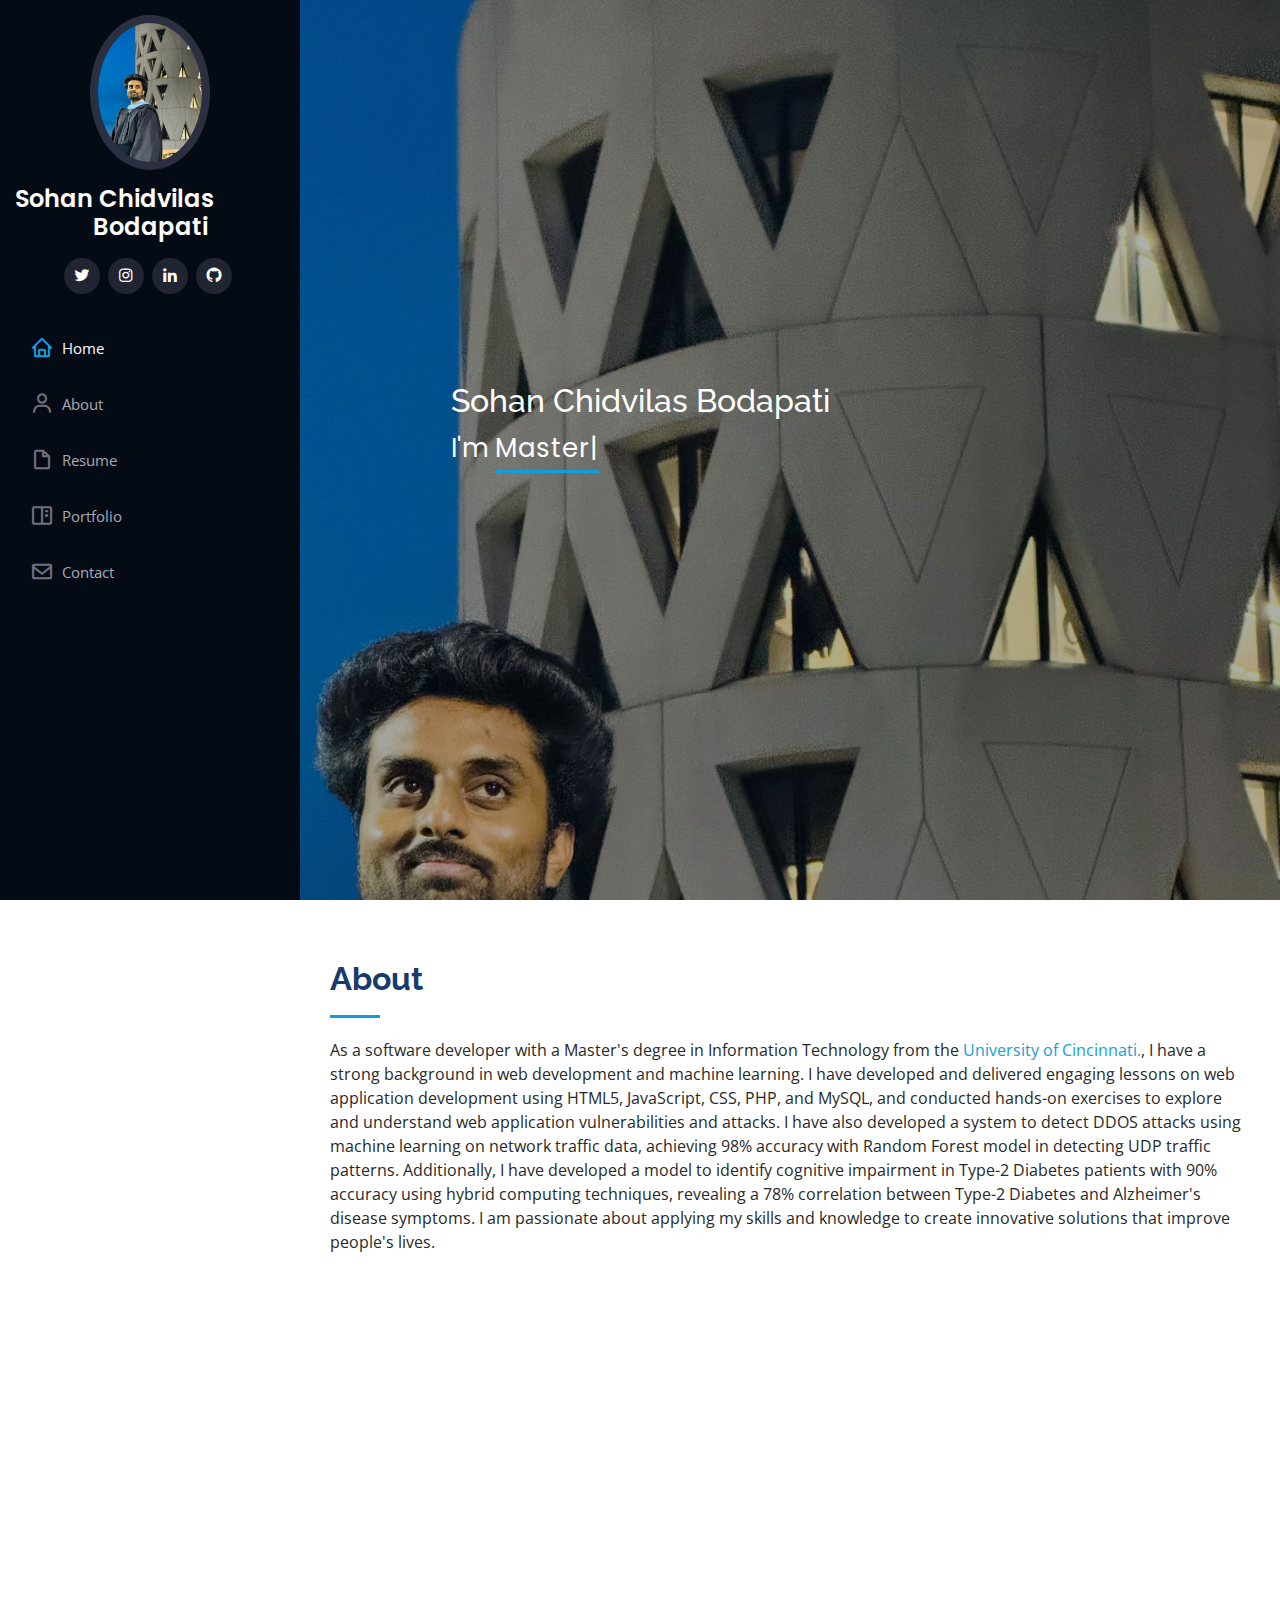
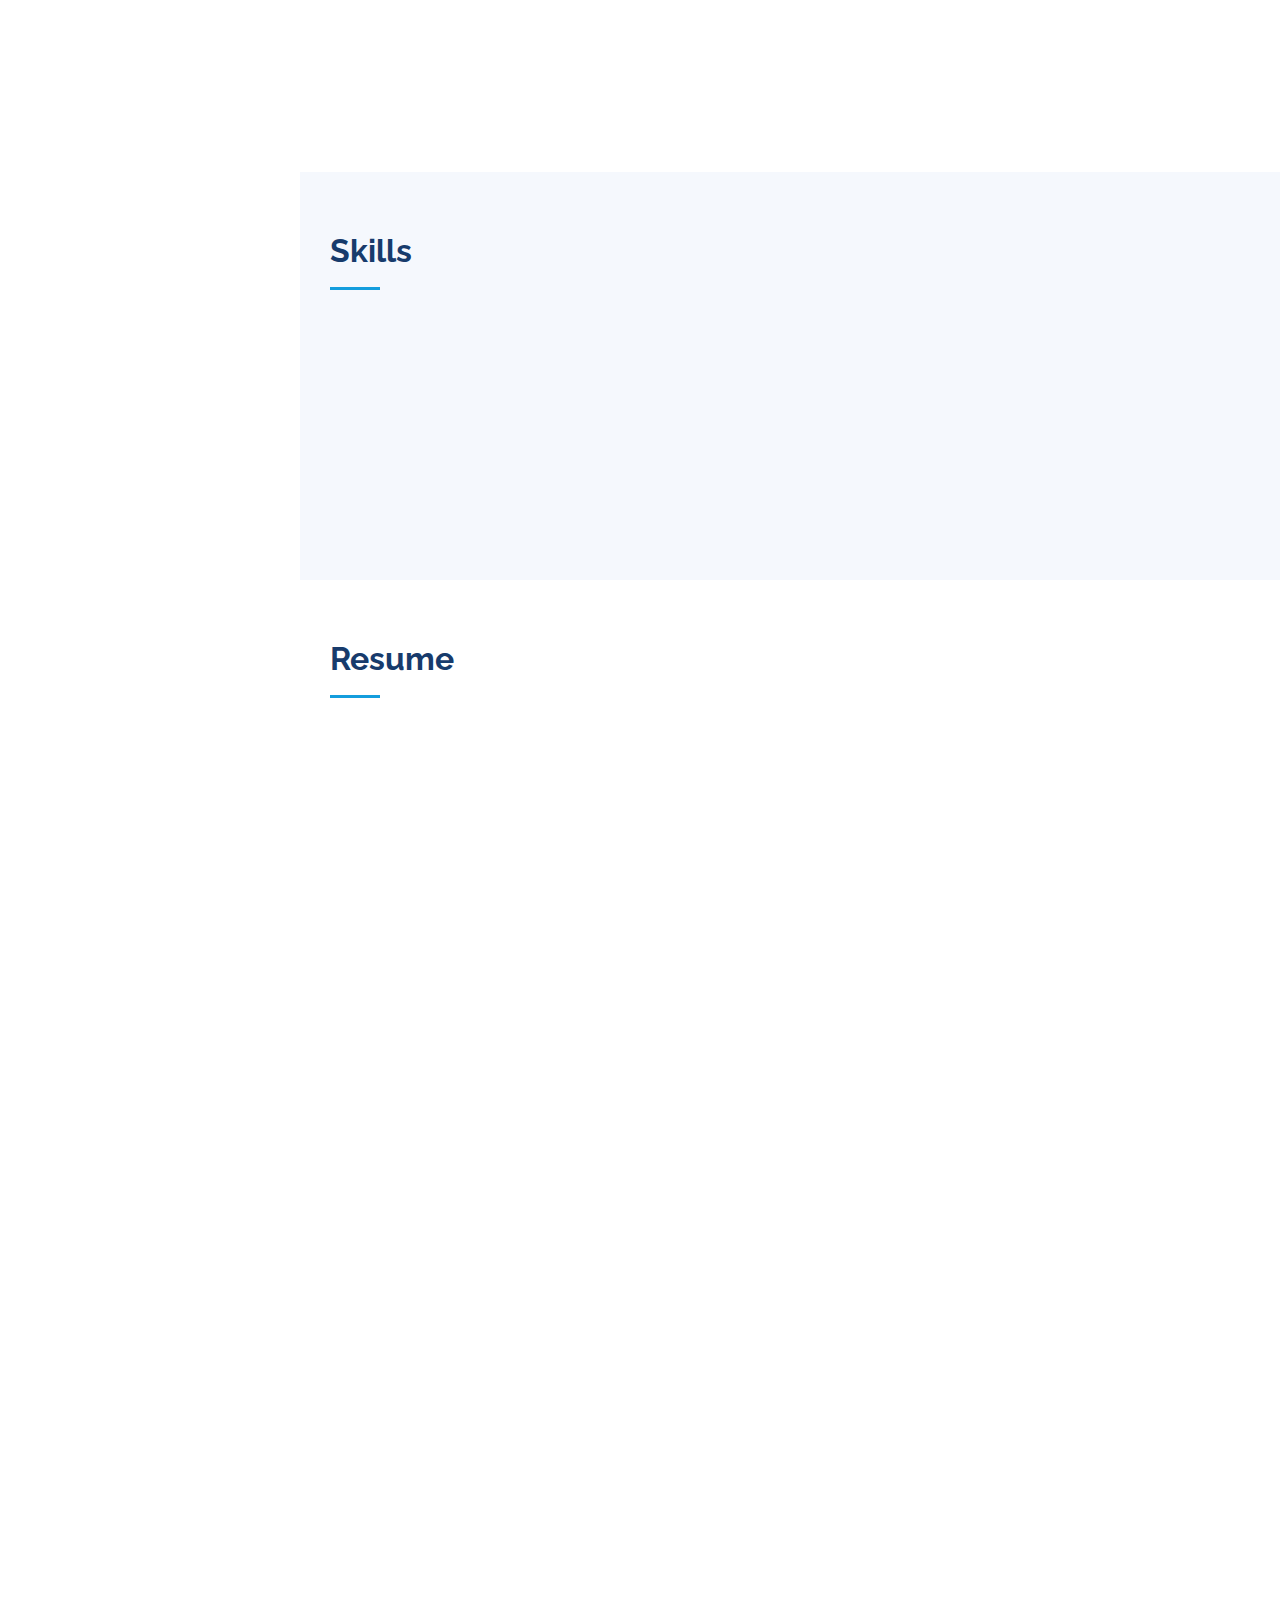
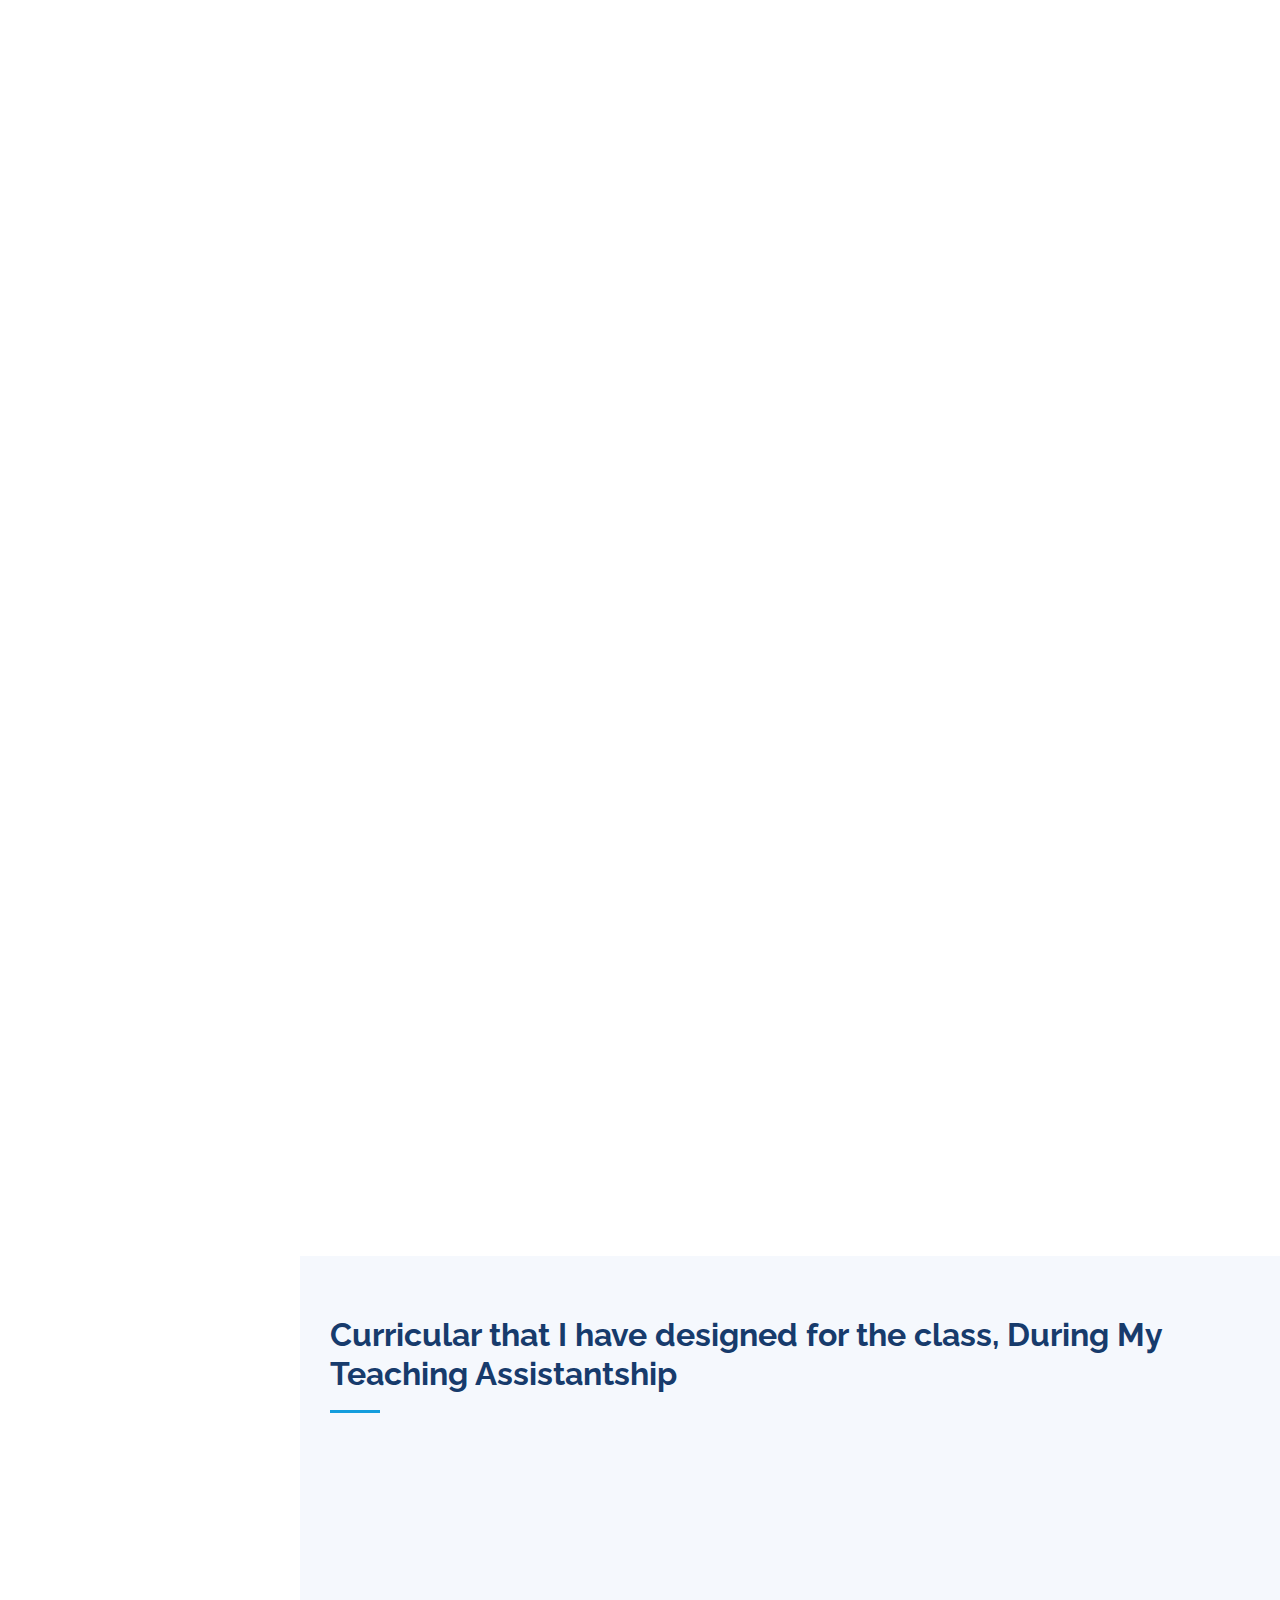
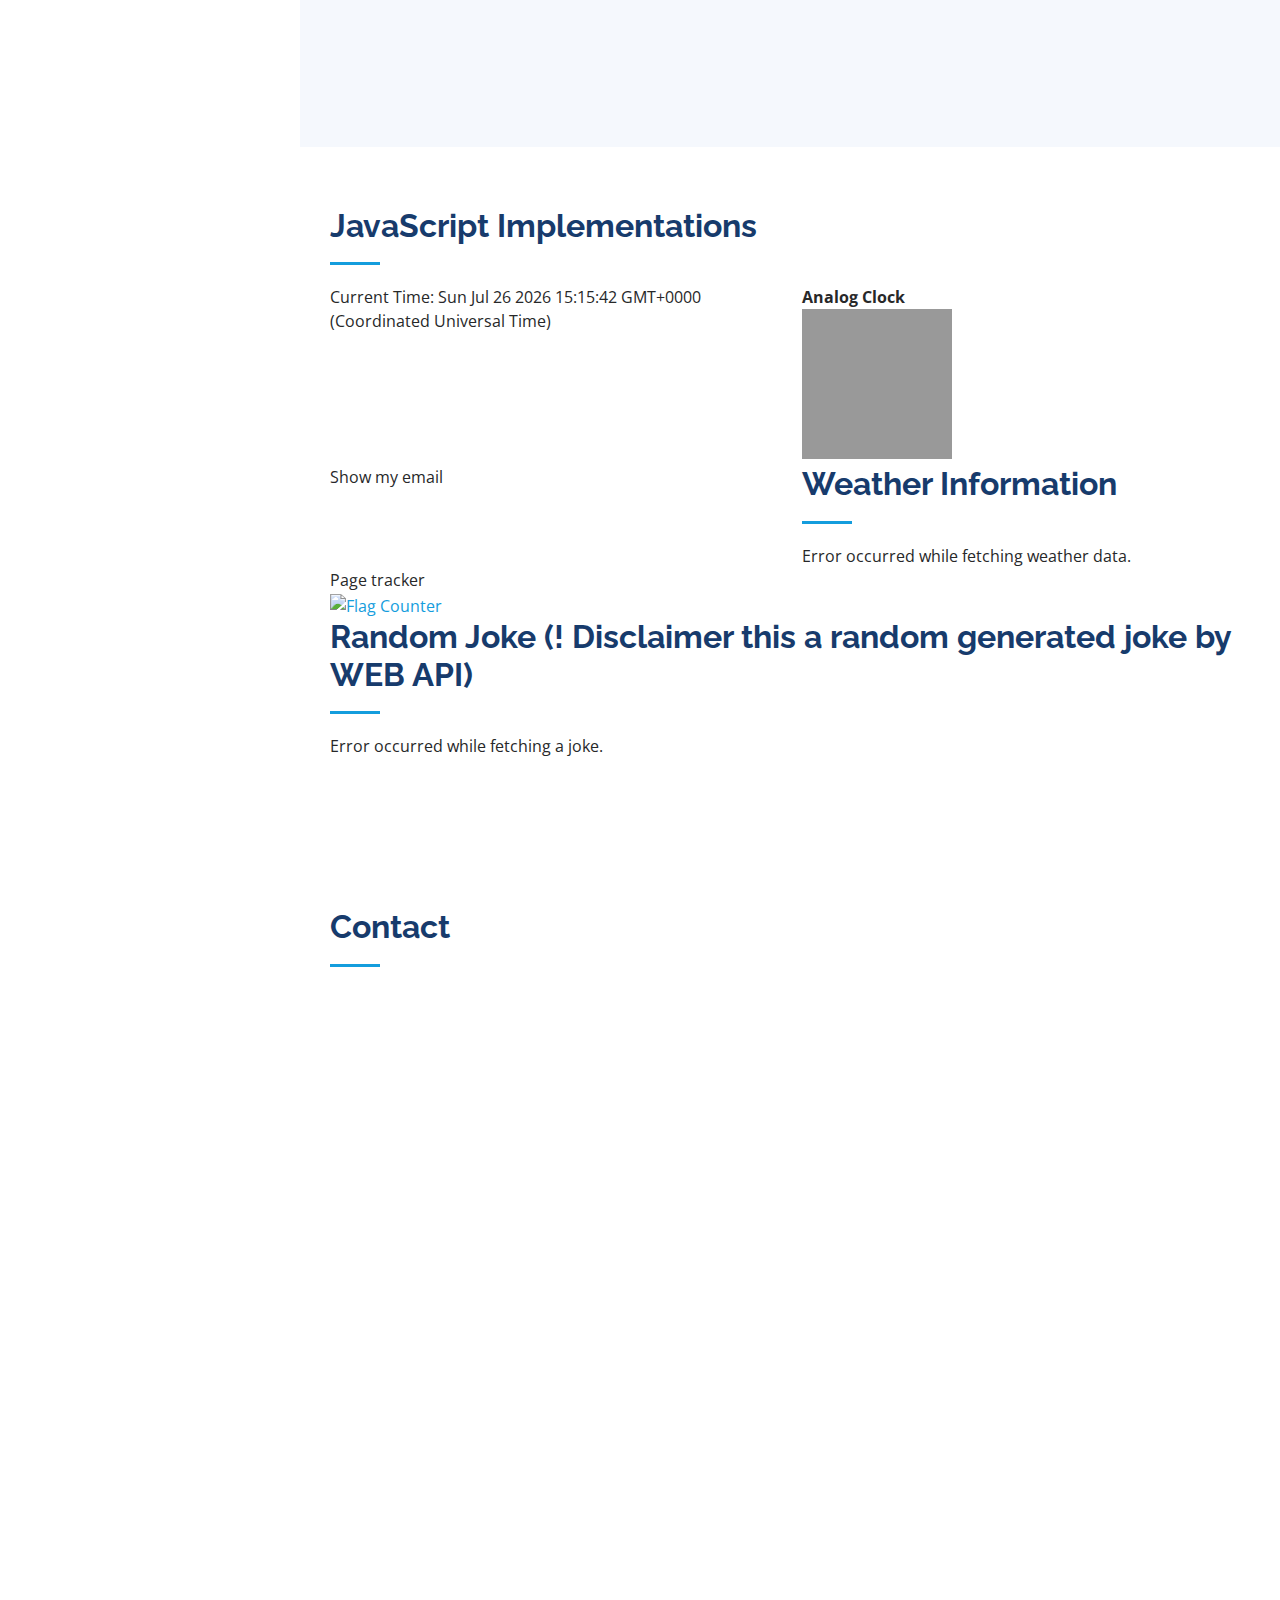
==== commit 077e2b20: "Update index.html" ====
--- a/index.html
+++ b/index.html
@@ -190,7 +190,7 @@
               <h3>Sohan Chidvilas Bodapati</h3>
               <p><em>Innovative and deadline-driven Developer with 3+ years of experience in designing and developing applications from initial concept to final deliverable.</em></p>
               <ul>
-                <li>Cincinnati, Ohio</li>
+                <li>United States of America</li>
                 <li>+(704) 292-5992</li>
                 <li>sohanchidvilas@gmail.com</li>
               </ul>
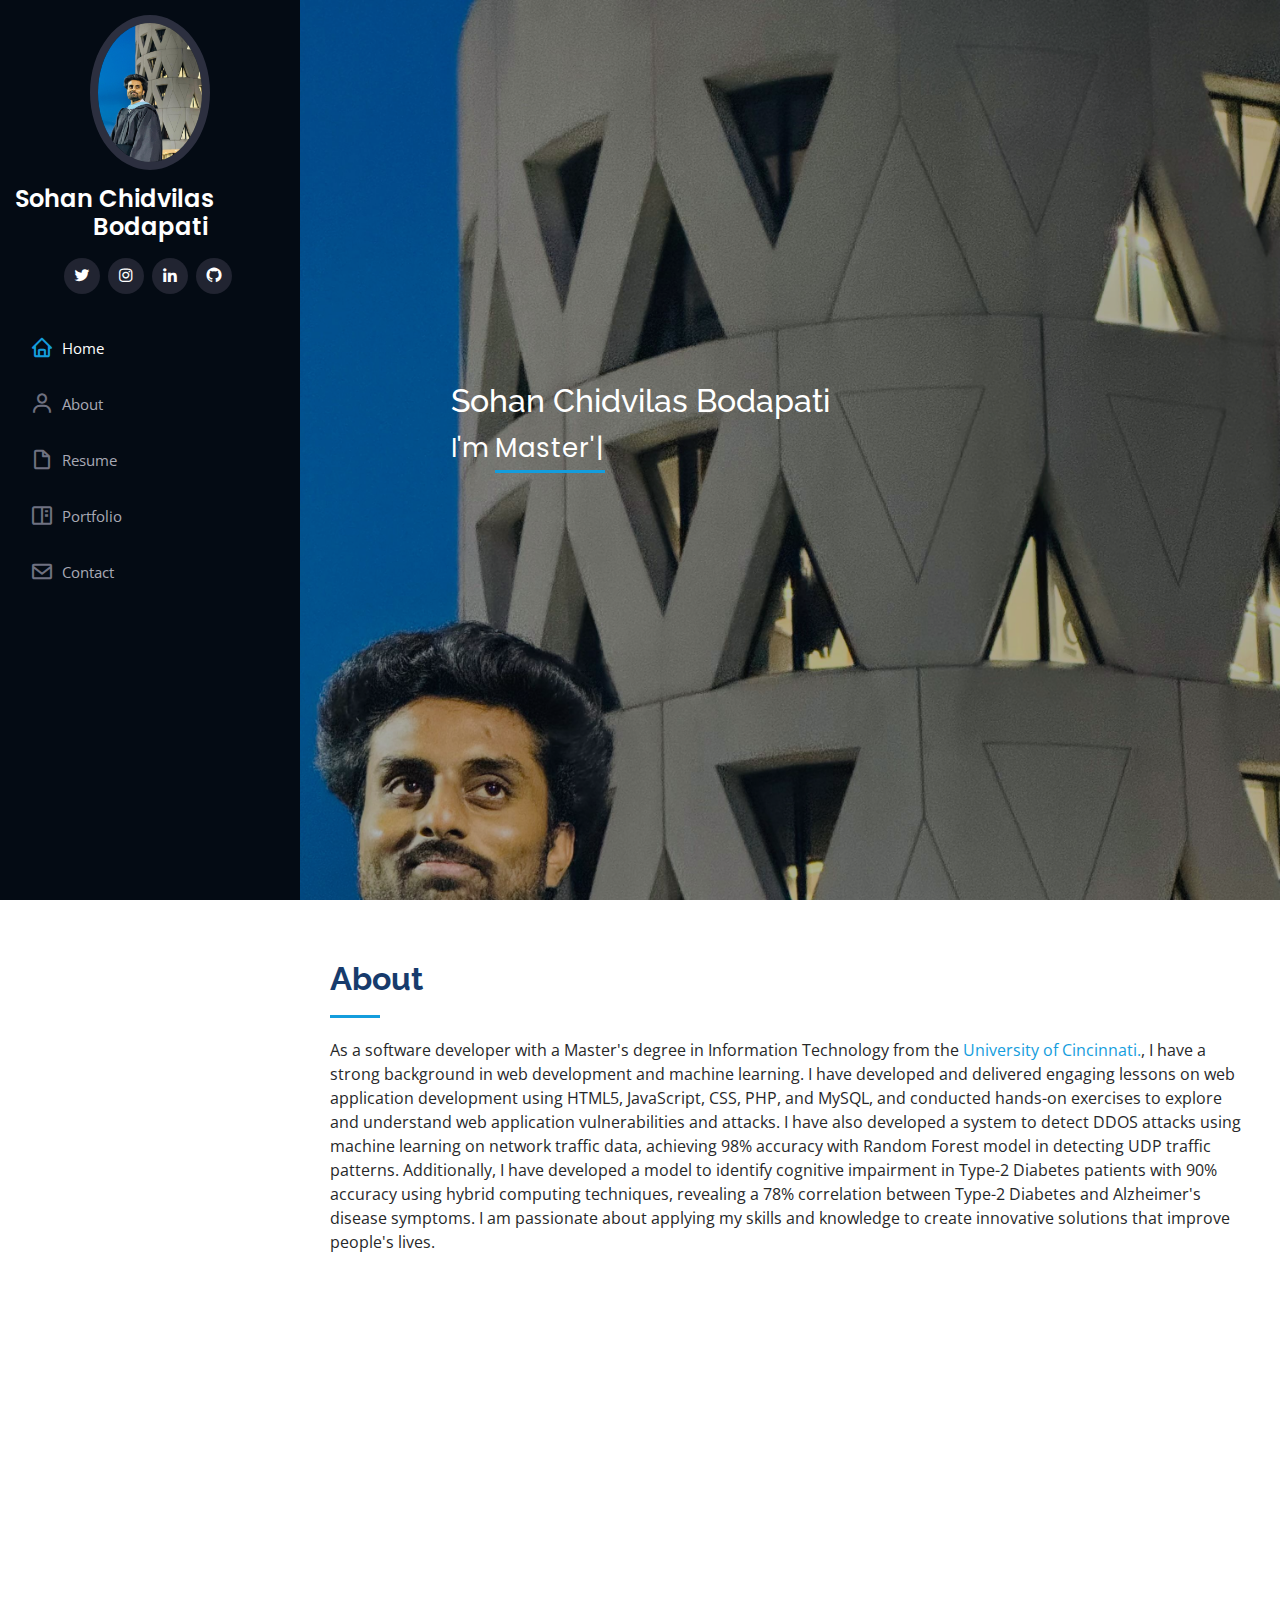
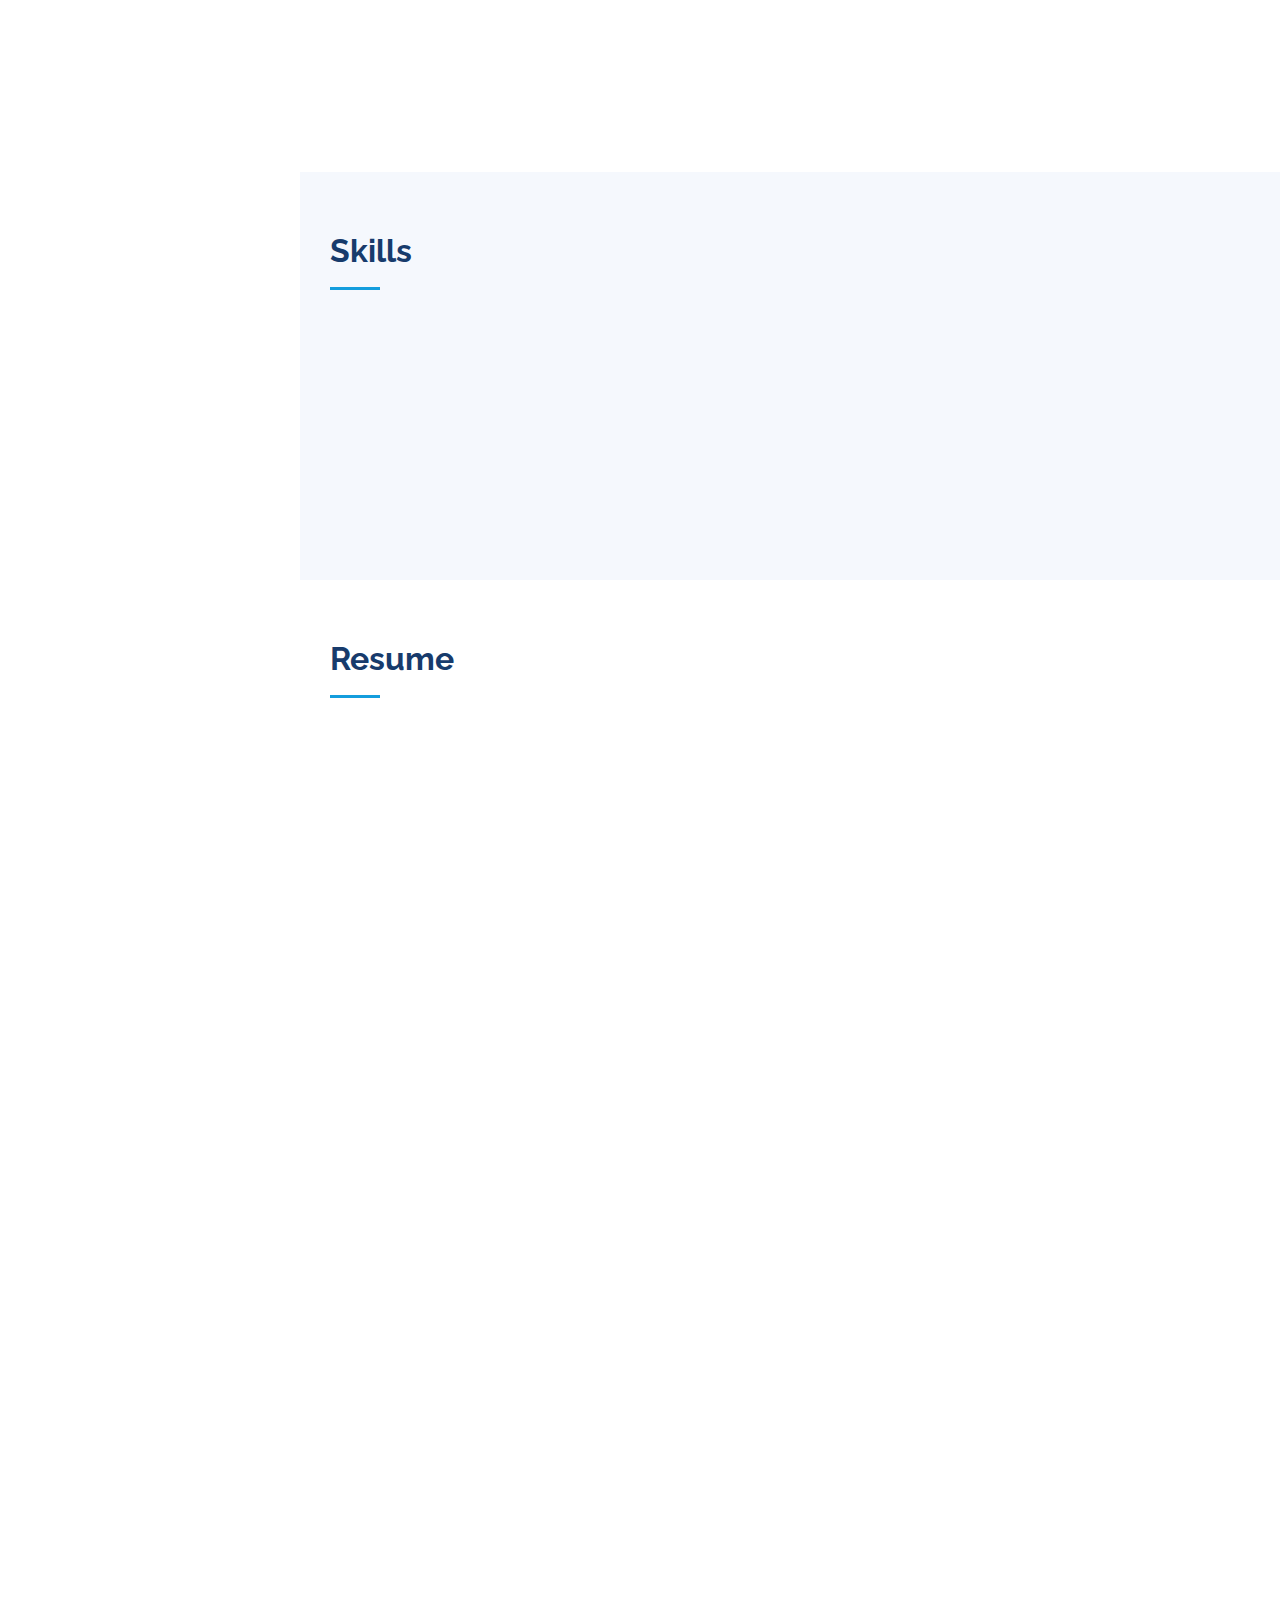
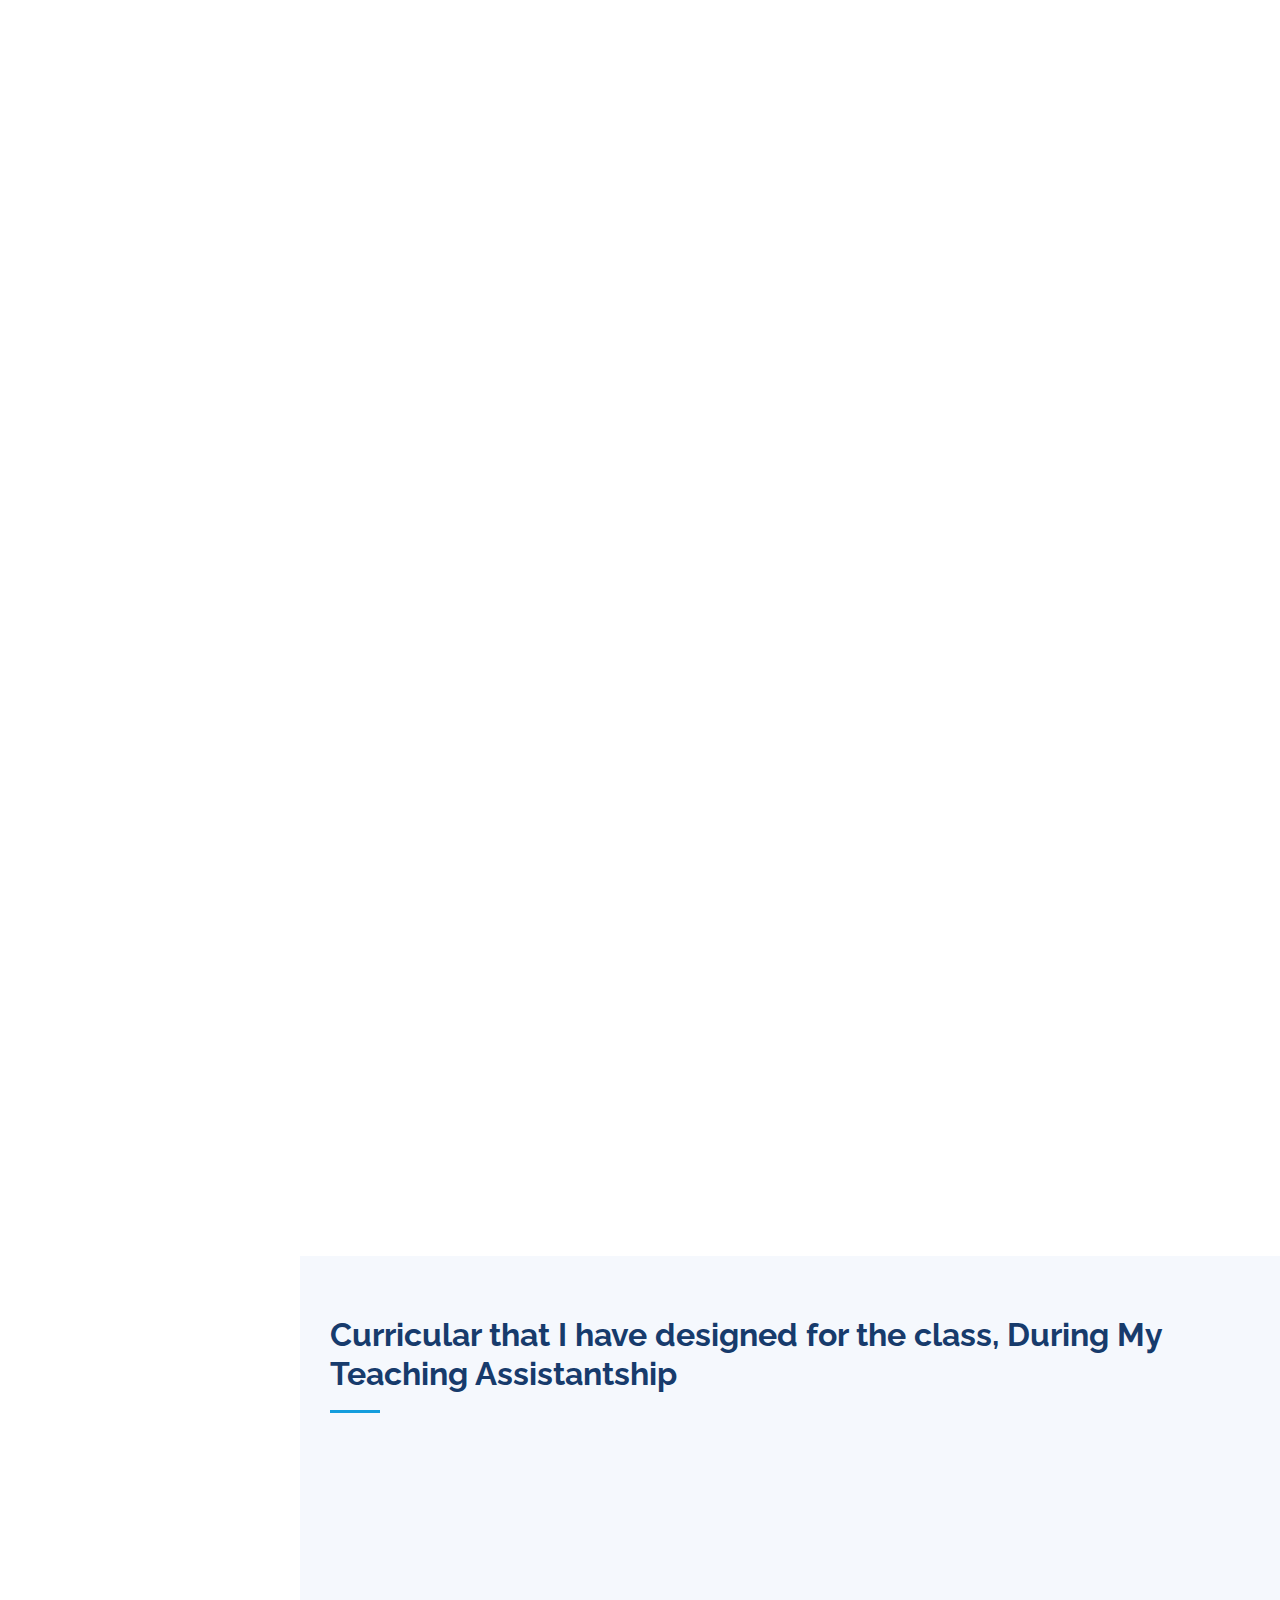
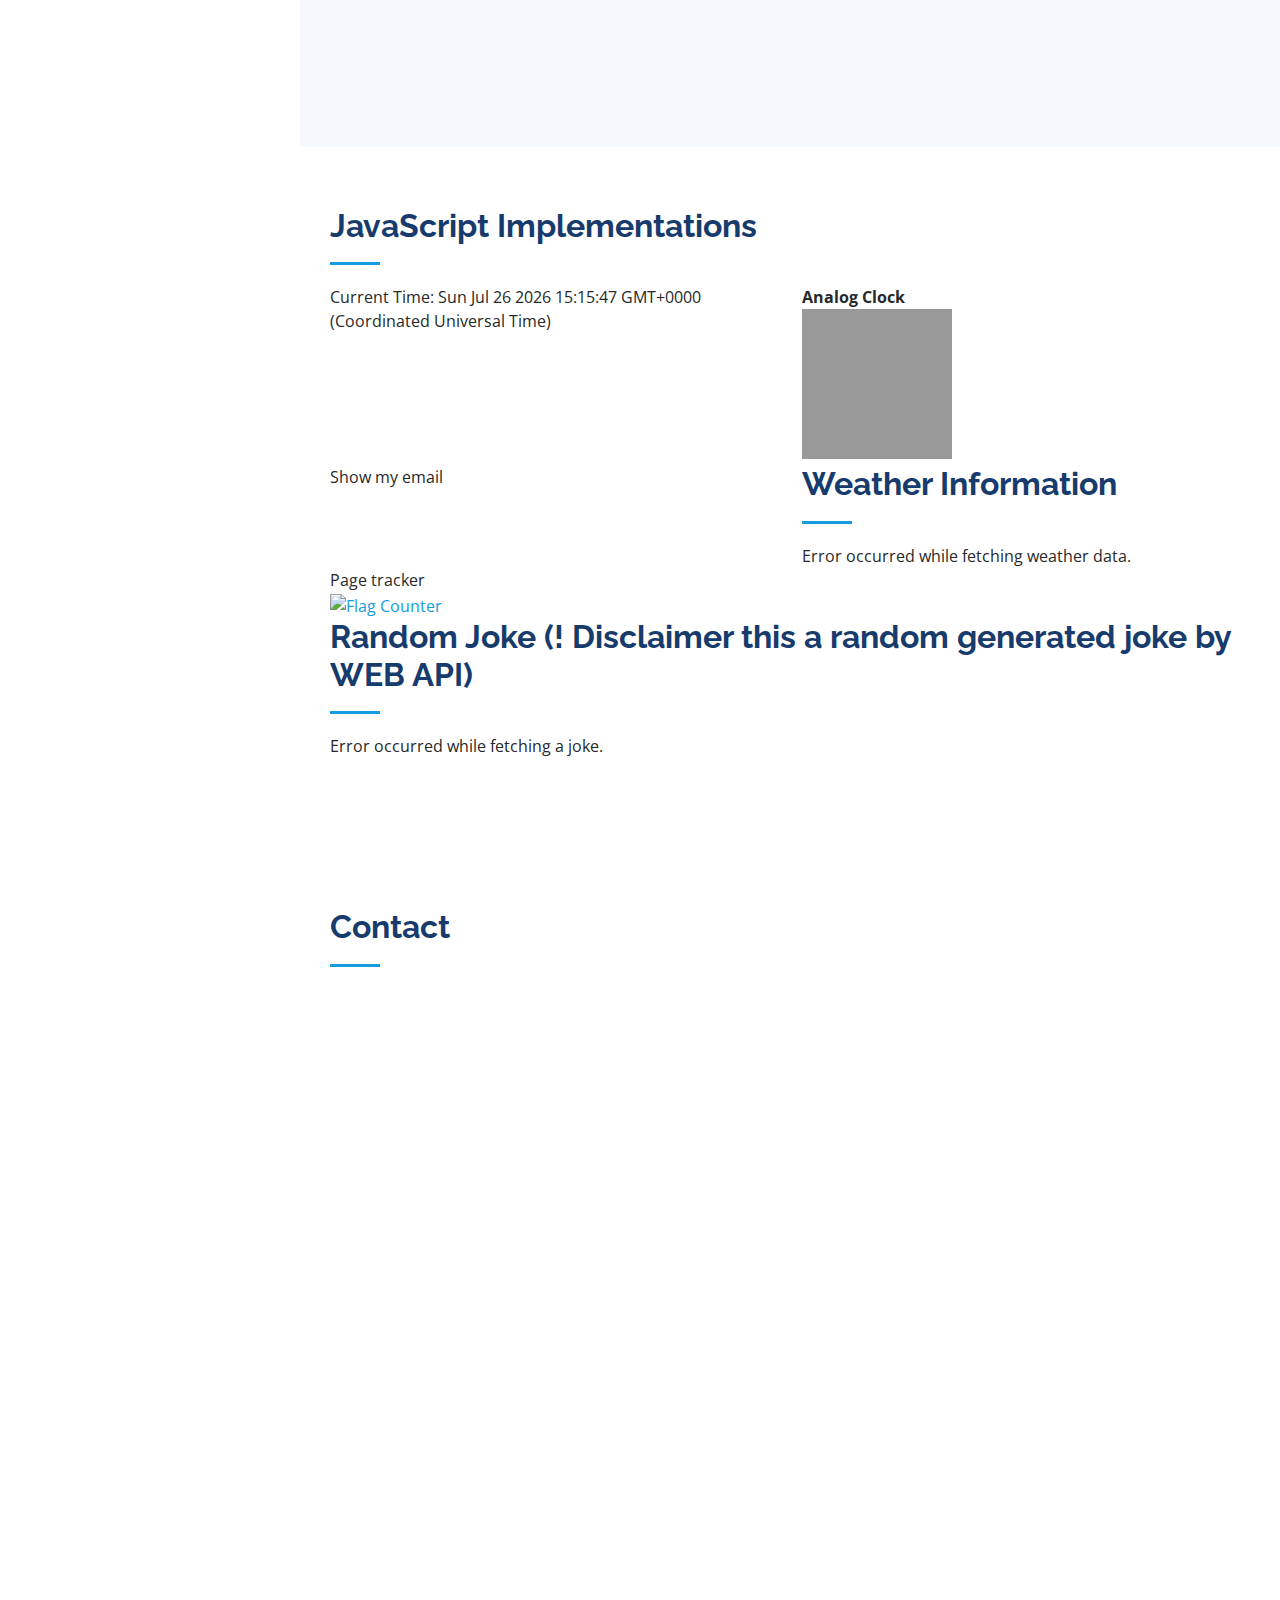
==== commit 8633864d: "Update index.html" ====
--- a/index.html
+++ b/index.html
@@ -100,7 +100,7 @@
                 <ul>
                   <li><i class="bi bi-chevron-right"></i> <strong>Age:</strong> <span>25</span></li>
                   <li><i class="bi bi-chevron-right"></i> <strong>Degree:</strong> <span>Masters in Information Technology</span></li>
-                  <li><i class="bi bi-chevron-right"></i> <strong>Email:</strong> <span>bodapass@mail.uc.edu</span></li>
+                  <li><i class="bi bi-chevron-right"></i> <strong>Email:</strong> <span>sohanchidvilas@gmail.com</span></li>
                 </ul>
               </div>
             </div>
